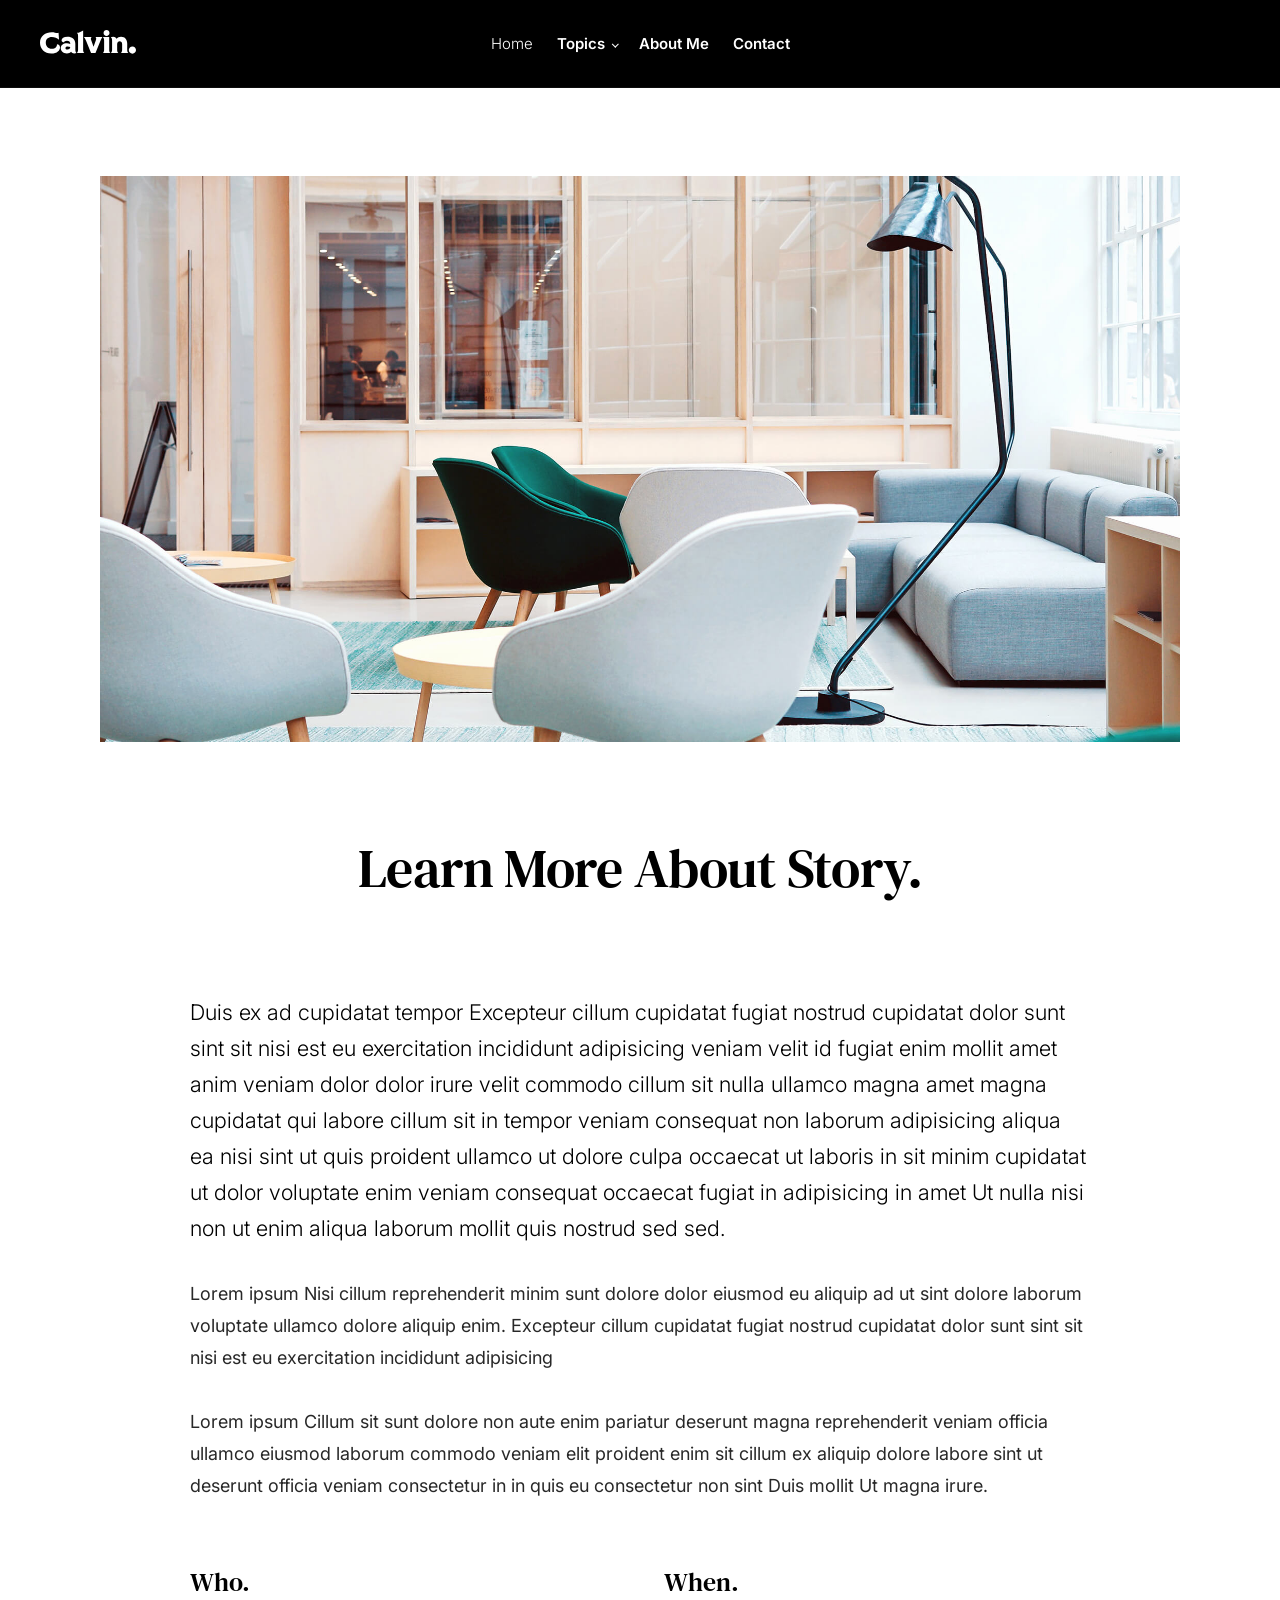
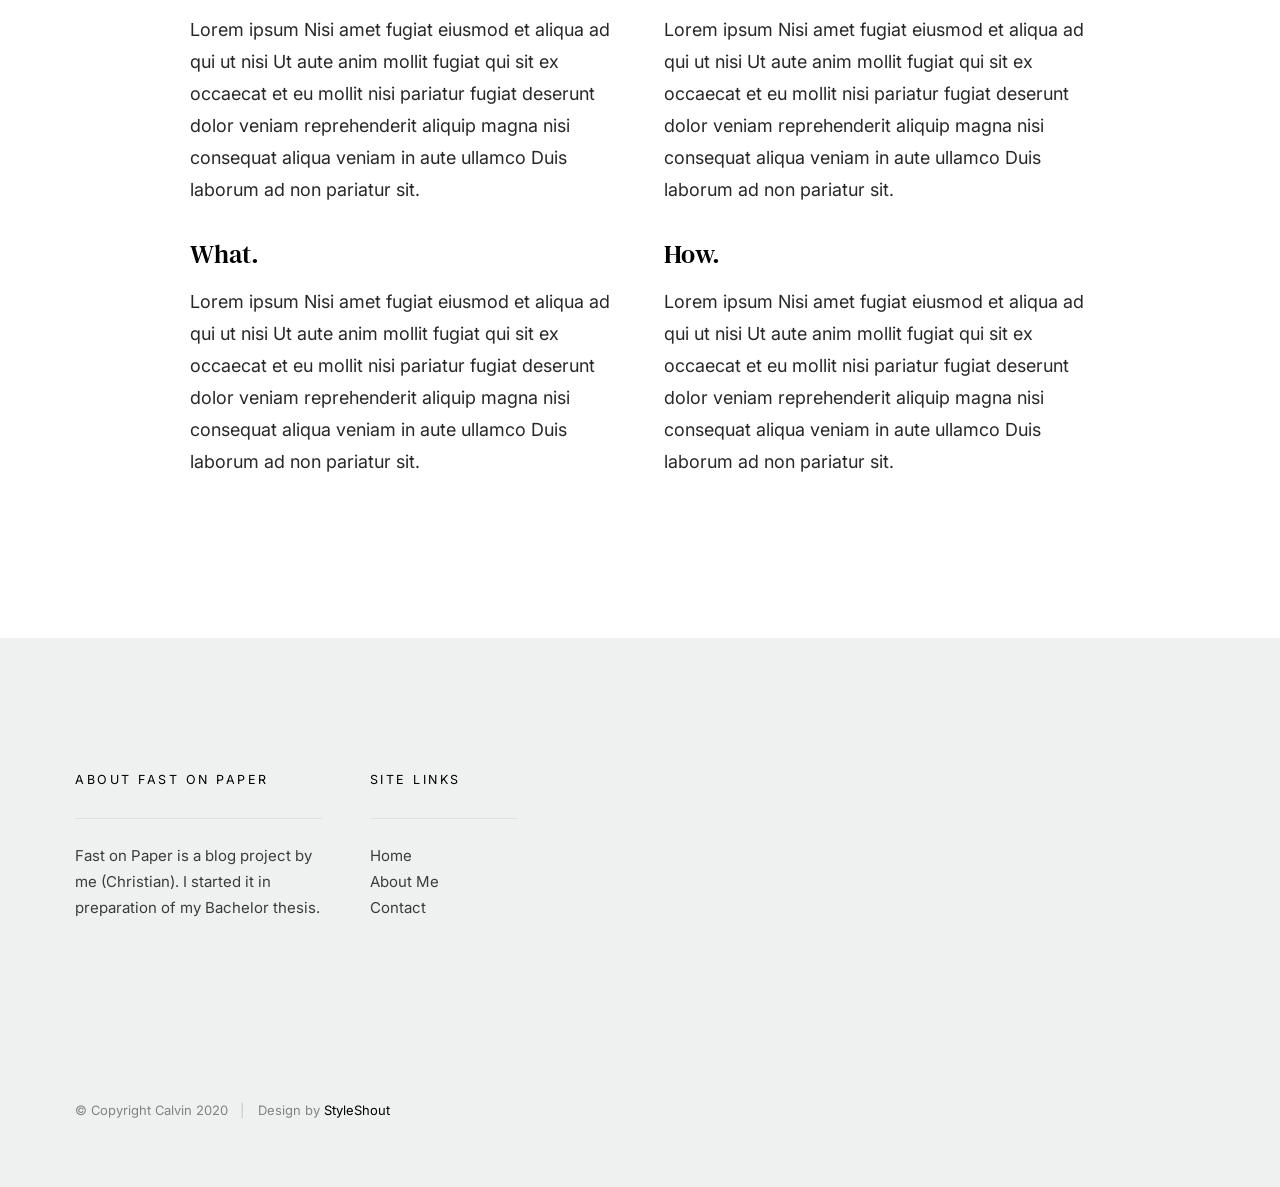
==== about.html @ 8bb9c4a1 "hid search function via css rule and changed header on all html except style guide" ====
<!DOCTYPE html>
<html class="no-js" lang="en">
<head>

    <!--- basic page needs
    ================================================== -->
    <meta charset="utf-8">
    <title>About - Calvin</title>
    <meta name="description" content="">
    <meta name="author" content="">

    <!-- mobile specific metas
    ================================================== -->
    <meta name="viewport" content="width=device-width, initial-scale=1">

    <!-- CSS
    ================================================== -->
    <link rel="stylesheet" href="css/vendor.css">
    <link rel="stylesheet" href="css/styles.css">

    <!-- script
    ================================================== -->
    <script src="js/modernizr.js"></script>
    <script defer src="js/fontawesome/all.min.js"></script>

    <!-- favicons
    ================================================== -->
    <link rel="apple-touch-icon" sizes="180x180" href="apple-touch-icon.png">
    <link rel="icon" type="image/png" sizes="32x32" href="favicon-32x32.png">
    <link rel="icon" type="image/png" sizes="16x16" href="favicon-16x16.png">
    <link rel="manifest" href="site.webmanifest">

</head>

<body id="top">


    <!-- preloader
    ================================================== -->
    <div id="preloader"> 
    	<div id="loader"></div>
    </div>


    <!-- header
    ================================================== -->
    <header class="s-header s-header--opaque">

        <div class="s-header__logo">
            <a class="logo" href="index.html">
                <img src="images/logo.svg" alt="Homepage">
            </a>
        </div>

        <div class="row s-header__navigation">

            <nav class="s-header__nav-wrap">

                <h3 class="s-header__nav-heading h6">Navigate to</h3>

                <ul class="s-header__nav">
                    <li class="current"><a href="index.html" title="">Home</a></li>
                    <li class="has-children">
                        <a href="#0" title="">Topics</a>
                        <ul class="sub-menu">
                            <li><a href="category.html">Physiology</a></li>
                            <li><a href="category.html">Psychology</a></li>
                            <li><a href="category.html">Endurance Training</a></li>
                            <li><a href="category.html">Strength Training</a></li>
                            <li><a href="category.html">Thesis Writing</a></li>
                        </ul>
                    </li>
                    <li><a href="about.html" title="">About Me</a></li>
                    <li><a href="contact.html" title="">Contact</a></li>
                </ul> <!-- end s-header__nav -->

                <a href="#0" title="Close Menu" class="s-header__overlay-close close-mobile-menu">Close</a>

            </nav> <!-- end s-header__nav-wrap -->

        </div> <!-- end s-header__navigation -->

        <a class="s-header__toggle-menu" href="#0" title="Menu"><span>Menu</span></a>

        <div class="s-header__search">

            <div class="s-header__search-inner">
                <div class="row wide">

                    <form role="search" method="get" class="s-header__search-form" action="#">
                        <label>
                            <span class="h-screen-reader-text">Search for:</span>
                            <input type="search" class="s-header__search-field" placeholder="Search for..." value="" name="s" title="Search for:" autocomplete="off">
                        </label>
                        <input type="submit" class="s-header__search-submit" value="Search"> 
                    </form>

                    <a href="#0" title="Close Search" class="s-header__overlay-close">Close</a>

                </div> <!-- end row -->
            </div> <!-- s-header__search-inner -->

        </div> <!-- end s-header__search wrap -->	

        <a class="s-header__search-trigger" href="#">
            <svg xmlns="http://www.w3.org/2000/svg" viewBox="0 0 17.982 17.983"><path fill="#010101" d="M12.622 13.611l-.209.163A7.607 7.607 0 017.7 15.399C3.454 15.399 0 11.945 0 7.7 0 3.454 3.454 0 7.7 0c4.245 0 7.699 3.454 7.699 7.7a7.613 7.613 0 01-1.626 4.714l-.163.209 4.372 4.371-.989.989-4.371-4.372zM7.7 1.399a6.307 6.307 0 00-6.3 6.3A6.307 6.307 0 007.7 14c3.473 0 6.3-2.827 6.3-6.3a6.308 6.308 0 00-6.3-6.301z"/></svg>
        </a>

    </header> <!-- end s-header -->


    <!-- content
    ================================================== -->
    <section class="s-content">

        <div class="row">
            <div class="column large-12">

                <article class="s-content__entry">

                    <div class="s-content__media">
                        <img src="images/thumbs/about/about-1050.jpg" 
                                srcset="images/thumbs/about/about-2100.jpg 2100w, 
                                        images/thumbs/about/about-1050.jpg 1050w, 
                                        images/thumbs/about/about-525.jpg 525w" sizes="(max-width: 2100px) 100vw, 2100px" alt="">

                    </div> <!-- end s-content__media -->

                    <div class="s-content__entry-header">
                        <h1 class="s-content__title">Learn More About Story.</h1>
                    </div> <!-- end s-content__entry-header -->

                    <div class="s-content__primary">

                        <div class="s-content__page-content">

                            <p class="lead">
                            Duis ex ad cupidatat tempor Excepteur cillum cupidatat fugiat nostrud cupidatat dolor sunt sint sit nisi est eu 
                            exercitation incididunt adipisicing veniam velit id fugiat enim mollit amet anim veniam dolor dolor irure velit 
                            commodo cillum sit nulla ullamco magna amet magna cupidatat qui labore cillum sit in tempor veniam consequat non 
                            laborum adipisicing aliqua ea nisi sint ut quis proident ullamco ut dolore culpa occaecat ut laboris in sit minim 
                            cupidatat ut dolor voluptate enim veniam consequat occaecat fugiat in adipisicing in amet Ut nulla nisi non ut 
                            enim aliqua laborum mollit quis nostrud sed sed.
                            </p>
                            
                            <p>
                            Lorem ipsum Nisi cillum reprehenderit minim sunt dolore dolor eiusmod eu aliquip ad ut sint dolore laborum 
                            voluptate ullamco dolore aliquip enim. Excepteur cillum cupidatat fugiat nostrud cupidatat dolor sunt sint sit 
                            nisi est eu exercitation incididunt adipisicing
                            </p> 

                            <p>
                            Lorem ipsum Cillum sit sunt dolore non aute enim pariatur deserunt magna reprehenderit veniam officia ullamco 
                            eiusmod laborum commodo veniam elit proident enim sit cillum ex aliquip dolore labore sint ut deserunt officia 
                            veniam consectetur in in quis eu consectetur non sint Duis mollit Ut magna irure.
                            </p>

                            <br>

                            <div class="row block-large-1-2 block-tab-full s-content__blocks">
                                <div class="column">
                                    <h4>Who.</h4>
                                    <p>
                                    Lorem ipsum Nisi amet fugiat eiusmod et aliqua ad qui ut nisi Ut aute anim mollit fugiat qui sit ex 
                                    occaecat et eu mollit nisi pariatur fugiat deserunt dolor veniam reprehenderit aliquip magna nisi 
                                    consequat aliqua veniam in aute ullamco Duis laborum ad non pariatur sit.
                                    </p>
                                </div>

                                <div class="column">
                                    <h4>When.</h4>
                                    <p>
                                    Lorem ipsum Nisi amet fugiat eiusmod et aliqua ad qui ut nisi Ut aute anim mollit fugiat qui sit ex 
                                    occaecat et eu mollit nisi pariatur fugiat deserunt dolor veniam reprehenderit aliquip magna nisi 
                                    consequat aliqua veniam in aute ullamco Duis laborum ad non pariatur sit.
                                    </p>
                                </div>

                                <div class="column">
                                    <h4>What.</h4>
                                    <p>
                                    Lorem ipsum Nisi amet fugiat eiusmod et aliqua ad qui ut nisi Ut aute anim mollit fugiat qui sit ex 
                                    occaecat et eu mollit nisi pariatur fugiat deserunt dolor veniam reprehenderit aliquip magna nisi 
                                    consequat aliqua veniam in aute ullamco Duis laborum ad non pariatur sit.
                                    </p>
                                </div>

                                <div class="column">
                                    <h4>How.</h4>
                                    <p>
                                    Lorem ipsum Nisi amet fugiat eiusmod et aliqua ad qui ut nisi Ut aute anim mollit fugiat qui 
                                    sit ex occaecat et eu mollit nisi pariatur fugiat deserunt dolor veniam reprehenderit aliquip 
                                    magna nisi consequat aliqua veniam in aute ullamco Duis laborum ad non pariatur sit.
                                    </p>
                                </div>

                            </div>
                        </div> <!-- end s-entry__page-content -->

                    </div> <!-- end s-content__primary -->
                </article> <!-- end entry -->

            </div> <!-- end column -->
        </div> <!-- end row -->

    </section> <!-- end s-content -->


    <!-- footer
    ================================================== -->
    <footer class="s-footer">

        <div class="s-footer__main">

            <div class="row">

                <div class="column large-3 medium-6 tab-12 s-footer__info">

                    <h5>About Fast on Paper</h5>

                    <p>
                    Fast on Paper is a blog project by me (Christian). I started it in preparation of my Bachelor thesis.  
                    </p>

                </div> <!-- end s-footer__info -->

                <div class="column large-2 medium-3 tab-6 s-footer__site-links">

                    <h5>Site Links</h5>

                    <ul>
                        <li><a href="index.html">Home</a></li>
                        <li><a href="about.html">About Me</a></li>
                        <li><a href="contact.html">Contact</a></li>
                    </ul>

                </div> <!-- end s-footer__site-links -->  

<!--this section is hidden via css rule right now-->
                <div class="column large-2 medium-3 tab-6 s-footer__social-links">

                    <h5>Follow Me</h5>

                    <ul>
                        <li><a href="#0">Twitter</a></li>
                        <li><a href="#0">Facebook</a></li>
                        <li><a href="#0">Dribbble</a></li>
                        <li><a href="#0">Pinterest</a></li>
                        <li><a href="#0">Instagram</a></li>
                    </ul>

                </div> <!-- end s-footer__social links --> 

<!--this section is hidden via css rule right now-->
                <div class="column large-3 medium-6 tab-12 s-footer__subscribe">

                    <h5>Sign Up for Newsletter</h5>

                    <p>Trag dich ein, um Updates zu Artikeln und dem Blog zu erhalten.</p>

                    <div class="subscribe-form">
                
                        <form id="mc-form" class="group" novalidate="true">

                            <input type="email" value="" name="dEmail" class="email" id="mc-email" placeholder="Your Email Address" required=""> 
                
                            <input type="submit" name="subscribe" value="subscribe" >
                
                            <label for="mc-email" class="subscribe-message"></label>
                
                        </form>

                    </div>

                </div> <!-- end s-footer__subscribe -->

            </div> <!-- end row -->

        </div> <!-- end s-footer__main -->

        <div class="s-footer__bottom">
            <div class="row">
                <div class="column">
                    <div class="ss-copyright">
                        <span>© Copyright Calvin 2020</span> 
                        <span>Design by <a href="https://www.styleshout.com/">StyleShout</a></span>
                    </div> <!-- end ss-copyright -->
                </div>
            </div> 

            <div class="ss-go-top">
                <a class="smoothscroll" title="Back to Top" href="#top">
                    <svg viewBox="0 0 15 15" fill="none" xmlns="http://www.w3.org/2000/svg" width="15" height="15"><path d="M7.5 1.5l.354-.354L7.5.793l-.354.353.354.354zm-.354.354l4 4 .708-.708-4-4-.708.708zm0-.708l-4 4 .708.708 4-4-.708-.708zM7 1.5V14h1V1.5H7z" fill="currentColor"></path></svg>
                </a>
            </div> <!-- end ss-go-top -->
        </div> <!-- end s-footer__bottom -->

   </footer> <!-- end s-footer -->


    <!-- Java Script
    ================================================== -->
    <script src="js/jquery-3.5.0.min.js"></script>
    <script src="js/plugins.js"></script>
    <script src="js/main.js"></script>

</body>

</html>
---- css/vendor.css ----
/* =================================================================== 
 *  Calvin Vendor/Third Party CSS
 *  Template Ver. 1.0.0 
 *  10-07-2020
 *  ------------------------------------------------------------------
 *
 *  TOC:
 *  # PrismJS 1.20.0
 *  # Animate On Scroll 
 *  # Slick Slider
 *
 * =================================================================== */

/* ===================================================================
 * # PrismJS 1.20.0
 *   https://prismjs.com/download.html#themes=prism-okaidia&languages=markup+css+clike+javascript+markup-templating+php 
 *   
 *   okaidia theme for JavaScript, CSS and HTML
 *   Loosely based on Monokai textmate theme by http://www.monokai.nl/
 *   @author ocodia
 * ------------------------------------------------------------------- */

code[class*="language-"], pre[class*="language-"] {
    color: #f8f8f2;
    background: none;
    text-shadow: 0 1px rgba(0, 0, 0, 0.3);
    font-family: var(--font-mono);
    font-size: calc(var(--text-size) * 0.9444);
    text-align: left;
    white-space: pre;
    word-spacing: normal;
    word-break: normal;
    word-wrap: normal;
    line-height: var(--vspace-1);
    -moz-tab-size: 4;
    -o-tab-size: 4;
    tab-size: 4;
    -webkit-hyphens: none;
    -ms-hyphens: none;
    hyphens: none;
}

/* Code blocks */

pre[class*="language-"] {
    padding: var(--vspace-0_5) 0 var(--vspace-1);
    margin: var(--vspace-1) 0;
    overflow: auto;
}

:not(pre)>code[class*="language-"], pre[class*="language-"] {
    background: #272822;
}

/* Inline code */

:not(pre)>code[class*="language-"] {
    padding: .1em;
    white-space: normal;
}

.token.comment, .token.prolog, .token.doctype, .token.cdata {
    color: slategray;
}

.token.punctuation {
    color: #f8f8f2;
}

.token.namespace {
    opacity: .7;
}

.token.property, .token.tag, .token.constant, .token.symbol, .token.deleted {
    color: #f92672;
}

.token.boolean, .token.number {
    color: #ae81ff;
}

.token.selector, .token.attr-name, .token.string, .token.char, .token.builtin, .token.inserted {
    color: #a6e22e;
}

.token.operator, .token.entity, .token.url, .language-css .token.string, .style .token.string, .token.variable {
    color: #f8f8f2;
}

.token.atrule, .token.attr-value, .token.function, .token.class-name {
    color: #e6db74;
}

.token.keyword {
    color: #66d9ef;
}

.token.regex, .token.important {
    color: #fd971f;
}

.token.important, .token.bold {
    font-weight: bold;
}

.token.italic {
    font-style: italic;
}

.token.entity {
    cursor: help;
}


/* ===================================================================
 * # Animate On Scroll 
 * https://michalsnik.github.io/aos/
 * ------------------------------------------------------------------- */

[data-aos][data-aos][data-aos-duration="50"], body[data-aos-duration="50"] [data-aos] {
    -webkit-transition-duration: 50ms;
    transition-duration: 50ms;
}

[data-aos][data-aos][data-aos-delay="50"], body[data-aos-delay="50"] [data-aos] {
    -webkit-transition-delay: 0;
    transition-delay: 0;
}

[data-aos][data-aos][data-aos-delay="50"].aos-animate, body[data-aos-delay="50"] [data-aos].aos-animate {
    -webkit-transition-delay: 50ms;
    transition-delay: 50ms;
}

[data-aos][data-aos][data-aos-duration="100"], body[data-aos-duration="100"] [data-aos] {
    -webkit-transition-duration: .1s;
    transition-duration: .1s;
}

[data-aos][data-aos][data-aos-delay="100"], body[data-aos-delay="100"] [data-aos] {
    -webkit-transition-delay: 0;
    transition-delay: 0;
}

[data-aos][data-aos][data-aos-delay="100"].aos-animate, body[data-aos-delay="100"] [data-aos].aos-animate {
    -webkit-transition-delay: .1s;
    transition-delay: .1s;
}

[data-aos][data-aos][data-aos-duration="150"], body[data-aos-duration="150"] [data-aos] {
    -webkit-transition-duration: .15s;
    transition-duration: .15s;
}

[data-aos][data-aos][data-aos-delay="150"], body[data-aos-delay="150"] [data-aos] {
    -webkit-transition-delay: 0;
    transition-delay: 0;
}

[data-aos][data-aos][data-aos-delay="150"].aos-animate, body[data-aos-delay="150"] [data-aos].aos-animate {
    -webkit-transition-delay: .15s;
    transition-delay: .15s;
}

[data-aos][data-aos][data-aos-duration="200"], body[data-aos-duration="200"] [data-aos] {
    -webkit-transition-duration: .2s;
    transition-duration: .2s;
}

[data-aos][data-aos][data-aos-delay="200"], body[data-aos-delay="200"] [data-aos] {
    -webkit-transition-delay: 0;
    transition-delay: 0;
}

[data-aos][data-aos][data-aos-delay="200"].aos-animate, body[data-aos-delay="200"] [data-aos].aos-animate {
    -webkit-transition-delay: .2s;
    transition-delay: .2s;
}

[data-aos][data-aos][data-aos-duration="250"], body[data-aos-duration="250"] [data-aos] {
    -webkit-transition-duration: .25s;
    transition-duration: .25s;
}

[data-aos][data-aos][data-aos-delay="250"], body[data-aos-delay="250"] [data-aos] {
    -webkit-transition-delay: 0;
    transition-delay: 0;
}

[data-aos][data-aos][data-aos-delay="250"].aos-animate, body[data-aos-delay="250"] [data-aos].aos-animate {
    -webkit-transition-delay: .25s;
    transition-delay: .25s;
}

[data-aos][data-aos][data-aos-duration="300"], body[data-aos-duration="300"] [data-aos] {
    -webkit-transition-duration: .3s;
    transition-duration: .3s;
}

[data-aos][data-aos][data-aos-delay="300"], body[data-aos-delay="300"] [data-aos] {
    -webkit-transition-delay: 0;
    transition-delay: 0;
}

[data-aos][data-aos][data-aos-delay="300"].aos-animate, body[data-aos-delay="300"] [data-aos].aos-animate {
    -webkit-transition-delay: .3s;
    transition-delay: .3s;
}

[data-aos][data-aos][data-aos-duration="350"], body[data-aos-duration="350"] [data-aos] {
    -webkit-transition-duration: .35s;
    transition-duration: .35s;
}

[data-aos][data-aos][data-aos-delay="350"], body[data-aos-delay="350"] [data-aos] {
    -webkit-transition-delay: 0;
    transition-delay: 0;
}

[data-aos][data-aos][data-aos-delay="350"].aos-animate, body[data-aos-delay="350"] [data-aos].aos-animate {
    -webkit-transition-delay: .35s;
    transition-delay: .35s;
}

[data-aos][data-aos][data-aos-duration="400"], body[data-aos-duration="400"] [data-aos] {
    -webkit-transition-duration: .4s;
    transition-duration: .4s;
}

[data-aos][data-aos][data-aos-delay="400"], body[data-aos-delay="400"] [data-aos] {
    -webkit-transition-delay: 0;
    transition-delay: 0;
}

[data-aos][data-aos][data-aos-delay="400"].aos-animate, body[data-aos-delay="400"] [data-aos].aos-animate {
    -webkit-transition-delay: .4s;
    transition-delay: .4s;
}

[data-aos][data-aos][data-aos-duration="450"], body[data-aos-duration="450"] [data-aos] {
    -webkit-transition-duration: .45s;
    transition-duration: .45s;
}

[data-aos][data-aos][data-aos-delay="450"], body[data-aos-delay="450"] [data-aos] {
    -webkit-transition-delay: 0;
    transition-delay: 0;
}

[data-aos][data-aos][data-aos-delay="450"].aos-animate, body[data-aos-delay="450"] [data-aos].aos-animate {
    -webkit-transition-delay: .45s;
    transition-delay: .45s;
}

[data-aos][data-aos][data-aos-duration="500"], body[data-aos-duration="500"] [data-aos] {
    -webkit-transition-duration: .5s;
    transition-duration: .5s;
}

[data-aos][data-aos][data-aos-delay="500"], body[data-aos-delay="500"] [data-aos] {
    -webkit-transition-delay: 0;
    transition-delay: 0;
}

[data-aos][data-aos][data-aos-delay="500"].aos-animate, body[data-aos-delay="500"] [data-aos].aos-animate {
    -webkit-transition-delay: .5s;
    transition-delay: .5s;
}

[data-aos][data-aos][data-aos-duration="550"], body[data-aos-duration="550"] [data-aos] {
    -webkit-transition-duration: .55s;
    transition-duration: .55s;
}

[data-aos][data-aos][data-aos-delay="550"], body[data-aos-delay="550"] [data-aos] {
    -webkit-transition-delay: 0;
    transition-delay: 0;
}

[data-aos][data-aos][data-aos-delay="550"].aos-animate, body[data-aos-delay="550"] [data-aos].aos-animate {
    -webkit-transition-delay: .55s;
    transition-delay: .55s;
}

[data-aos][data-aos][data-aos-duration="600"], body[data-aos-duration="600"] [data-aos] {
    -webkit-transition-duration: .6s;
    transition-duration: .6s;
}

[data-aos][data-aos][data-aos-delay="600"], body[data-aos-delay="600"] [data-aos] {
    -webkit-transition-delay: 0;
    transition-delay: 0;
}

[data-aos][data-aos][data-aos-delay="600"].aos-animate, body[data-aos-delay="600"] [data-aos].aos-animate {
    -webkit-transition-delay: .6s;
    transition-delay: .6s;
}

[data-aos][data-aos][data-aos-duration="650"], body[data-aos-duration="650"] [data-aos] {
    -webkit-transition-duration: .65s;
    transition-duration: .65s;
}

[data-aos][data-aos][data-aos-delay="650"], body[data-aos-delay="650"] [data-aos] {
    -webkit-transition-delay: 0;
    transition-delay: 0;
}

[data-aos][data-aos][data-aos-delay="650"].aos-animate, body[data-aos-delay="650"] [data-aos].aos-animate {
    -webkit-transition-delay: .65s;
    transition-delay: .65s;
}

[data-aos][data-aos][data-aos-duration="700"], body[data-aos-duration="700"] [data-aos] {
    -webkit-transition-duration: .7s;
    transition-duration: .7s;
}

[data-aos][data-aos][data-aos-delay="700"], body[data-aos-delay="700"] [data-aos] {
    -webkit-transition-delay: 0;
    transition-delay: 0;
}

[data-aos][data-aos][data-aos-delay="700"].aos-animate, body[data-aos-delay="700"] [data-aos].aos-animate {
    -webkit-transition-delay: .7s;
    transition-delay: .7s;
}

[data-aos][data-aos][data-aos-duration="750"], body[data-aos-duration="750"] [data-aos] {
    -webkit-transition-duration: .75s;
    transition-duration: .75s;
}

[data-aos][data-aos][data-aos-delay="750"], body[data-aos-delay="750"] [data-aos] {
    -webkit-transition-delay: 0;
    transition-delay: 0;
}

[data-aos][data-aos][data-aos-delay="750"].aos-animate, body[data-aos-delay="750"] [data-aos].aos-animate {
    -webkit-transition-delay: .75s;
    transition-delay: .75s;
}

[data-aos][data-aos][data-aos-duration="800"], body[data-aos-duration="800"] [data-aos] {
    -webkit-transition-duration: .8s;
    transition-duration: .8s;
}

[data-aos][data-aos][data-aos-delay="800"], body[data-aos-delay="800"] [data-aos] {
    -webkit-transition-delay: 0;
    transition-delay: 0;
}

[data-aos][data-aos][data-aos-delay="800"].aos-animate, body[data-aos-delay="800"] [data-aos].aos-animate {
    -webkit-transition-delay: .8s;
    transition-delay: .8s;
}

[data-aos][data-aos][data-aos-duration="850"], body[data-aos-duration="850"] [data-aos] {
    -webkit-transition-duration: .85s;
    transition-duration: .85s;
}

[data-aos][data-aos][data-aos-delay="850"], body[data-aos-delay="850"] [data-aos] {
    -webkit-transition-delay: 0;
    transition-delay: 0;
}

[data-aos][data-aos][data-aos-delay="850"].aos-animate, body[data-aos-delay="850"] [data-aos].aos-animate {
    -webkit-transition-delay: .85s;
    transition-delay: .85s;
}

[data-aos][data-aos][data-aos-duration="900"], body[data-aos-duration="900"] [data-aos] {
    -webkit-transition-duration: .9s;
    transition-duration: .9s;
}

[data-aos][data-aos][data-aos-delay="900"], body[data-aos-delay="900"] [data-aos] {
    -webkit-transition-delay: 0;
    transition-delay: 0;
}

[data-aos][data-aos][data-aos-delay="900"].aos-animate, body[data-aos-delay="900"] [data-aos].aos-animate {
    -webkit-transition-delay: .9s;
    transition-delay: .9s;
}

[data-aos][data-aos][data-aos-duration="950"], body[data-aos-duration="950"] [data-aos] {
    -webkit-transition-duration: .95s;
    transition-duration: .95s;
}

[data-aos][data-aos][data-aos-delay="950"], body[data-aos-delay="950"] [data-aos] {
    -webkit-transition-delay: 0;
    transition-delay: 0;
}

[data-aos][data-aos][data-aos-delay="950"].aos-animate, body[data-aos-delay="950"] [data-aos].aos-animate {
    -webkit-transition-delay: .95s;
    transition-delay: .95s;
}

[data-aos][data-aos][data-aos-duration="1000"], body[data-aos-duration="1000"] [data-aos] {
    -webkit-transition-duration: 1s;
    transition-duration: 1s;
}

[data-aos][data-aos][data-aos-delay="1000"], body[data-aos-delay="1000"] [data-aos] {
    -webkit-transition-delay: 0;
    transition-delay: 0;
}

[data-aos][data-aos][data-aos-delay="1000"].aos-animate, body[data-aos-delay="1000"] [data-aos].aos-animate {
    -webkit-transition-delay: 1s;
    transition-delay: 1s;
}

[data-aos][data-aos][data-aos-duration="1050"], body[data-aos-duration="1050"] [data-aos] {
    -webkit-transition-duration: 1.05s;
    transition-duration: 1.05s;
}

[data-aos][data-aos][data-aos-delay="1050"], body[data-aos-delay="1050"] [data-aos] {
    -webkit-transition-delay: 0;
    transition-delay: 0;
}

[data-aos][data-aos][data-aos-delay="1050"].aos-animate, body[data-aos-delay="1050"] [data-aos].aos-animate {
    -webkit-transition-delay: 1.05s;
    transition-delay: 1.05s;
}

[data-aos][data-aos][data-aos-duration="1100"], body[data-aos-duration="1100"] [data-aos] {
    -webkit-transition-duration: 1.1s;
    transition-duration: 1.1s;
}

[data-aos][data-aos][data-aos-delay="1100"], body[data-aos-delay="1100"] [data-aos] {
    -webkit-transition-delay: 0;
    transition-delay: 0;
}

[data-aos][data-aos][data-aos-delay="1100"].aos-animate, body[data-aos-delay="1100"] [data-aos].aos-animate {
    -webkit-transition-delay: 1.1s;
    transition-delay: 1.1s;
}

[data-aos][data-aos][data-aos-duration="1150"], body[data-aos-duration="1150"] [data-aos] {
    -webkit-transition-duration: 1.15s;
    transition-duration: 1.15s;
}

[data-aos][data-aos][data-aos-delay="1150"], body[data-aos-delay="1150"] [data-aos] {
    -webkit-transition-delay: 0;
    transition-delay: 0;
}

[data-aos][data-aos][data-aos-delay="1150"].aos-animate, body[data-aos-delay="1150"] [data-aos].aos-animate {
    -webkit-transition-delay: 1.15s;
    transition-delay: 1.15s;
}

[data-aos][data-aos][data-aos-duration="1200"], body[data-aos-duration="1200"] [data-aos] {
    -webkit-transition-duration: 1.2s;
    transition-duration: 1.2s;
}

[data-aos][data-aos][data-aos-delay="1200"], body[data-aos-delay="1200"] [data-aos] {
    -webkit-transition-delay: 0;
    transition-delay: 0;
}

[data-aos][data-aos][data-aos-delay="1200"].aos-animate, body[data-aos-delay="1200"] [data-aos].aos-animate {
    -webkit-transition-delay: 1.2s;
    transition-delay: 1.2s;
}

[data-aos][data-aos][data-aos-duration="1250"], body[data-aos-duration="1250"] [data-aos] {
    -webkit-transition-duration: 1.25s;
    transition-duration: 1.25s;
}

[data-aos][data-aos][data-aos-delay="1250"], body[data-aos-delay="1250"] [data-aos] {
    -webkit-transition-delay: 0;
    transition-delay: 0;
}

[data-aos][data-aos][data-aos-delay="1250"].aos-animate, body[data-aos-delay="1250"] [data-aos].aos-animate {
    -webkit-transition-delay: 1.25s;
    transition-delay: 1.25s;
}

[data-aos][data-aos][data-aos-duration="1300"], body[data-aos-duration="1300"] [data-aos] {
    -webkit-transition-duration: 1.3s;
    transition-duration: 1.3s;
}

[data-aos][data-aos][data-aos-delay="1300"], body[data-aos-delay="1300"] [data-aos] {
    -webkit-transition-delay: 0;
    transition-delay: 0;
}

[data-aos][data-aos][data-aos-delay="1300"].aos-animate, body[data-aos-delay="1300"] [data-aos].aos-animate {
    -webkit-transition-delay: 1.3s;
    transition-delay: 1.3s;
}

[data-aos][data-aos][data-aos-duration="1350"], body[data-aos-duration="1350"] [data-aos] {
    -webkit-transition-duration: 1.35s;
    transition-duration: 1.35s;
}

[data-aos][data-aos][data-aos-delay="1350"], body[data-aos-delay="1350"] [data-aos] {
    -webkit-transition-delay: 0;
    transition-delay: 0;
}

[data-aos][data-aos][data-aos-delay="1350"].aos-animate, body[data-aos-delay="1350"] [data-aos].aos-animate {
    -webkit-transition-delay: 1.35s;
    transition-delay: 1.35s;
}

[data-aos][data-aos][data-aos-duration="1400"], body[data-aos-duration="1400"] [data-aos] {
    -webkit-transition-duration: 1.4s;
    transition-duration: 1.4s;
}

[data-aos][data-aos][data-aos-delay="1400"], body[data-aos-delay="1400"] [data-aos] {
    -webkit-transition-delay: 0;
    transition-delay: 0;
}

[data-aos][data-aos][data-aos-delay="1400"].aos-animate, body[data-aos-delay="1400"] [data-aos].aos-animate {
    -webkit-transition-delay: 1.4s;
    transition-delay: 1.4s;
}

[data-aos][data-aos][data-aos-duration="1450"], body[data-aos-duration="1450"] [data-aos] {
    -webkit-transition-duration: 1.45s;
    transition-duration: 1.45s;
}

[data-aos][data-aos][data-aos-delay="1450"], body[data-aos-delay="1450"] [data-aos] {
    -webkit-transition-delay: 0;
    transition-delay: 0;
}

[data-aos][data-aos][data-aos-delay="1450"].aos-animate, body[data-aos-delay="1450"] [data-aos].aos-animate {
    -webkit-transition-delay: 1.45s;
    transition-delay: 1.45s;
}

[data-aos][data-aos][data-aos-duration="1500"], body[data-aos-duration="1500"] [data-aos] {
    -webkit-transition-duration: 1.5s;
    transition-duration: 1.5s;
}

[data-aos][data-aos][data-aos-delay="1500"], body[data-aos-delay="1500"] [data-aos] {
    -webkit-transition-delay: 0;
    transition-delay: 0;
}

[data-aos][data-aos][data-aos-delay="1500"].aos-animate, body[data-aos-delay="1500"] [data-aos].aos-animate {
    -webkit-transition-delay: 1.5s;
    transition-delay: 1.5s;
}

[data-aos][data-aos][data-aos-duration="1550"], body[data-aos-duration="1550"] [data-aos] {
    -webkit-transition-duration: 1.55s;
    transition-duration: 1.55s;
}

[data-aos][data-aos][data-aos-delay="1550"], body[data-aos-delay="1550"] [data-aos] {
    -webkit-transition-delay: 0;
    transition-delay: 0;
}

[data-aos][data-aos][data-aos-delay="1550"].aos-animate, body[data-aos-delay="1550"] [data-aos].aos-animate {
    -webkit-transition-delay: 1.55s;
    transition-delay: 1.55s;
}

[data-aos][data-aos][data-aos-duration="1600"], body[data-aos-duration="1600"] [data-aos] {
    -webkit-transition-duration: 1.6s;
    transition-duration: 1.6s;
}

[data-aos][data-aos][data-aos-delay="1600"], body[data-aos-delay="1600"] [data-aos] {
    -webkit-transition-delay: 0;
    transition-delay: 0;
}

[data-aos][data-aos][data-aos-delay="1600"].aos-animate, body[data-aos-delay="1600"] [data-aos].aos-animate {
    -webkit-transition-delay: 1.6s;
    transition-delay: 1.6s;
}

[data-aos][data-aos][data-aos-duration="1650"], body[data-aos-duration="1650"] [data-aos] {
    -webkit-transition-duration: 1.65s;
    transition-duration: 1.65s;
}

[data-aos][data-aos][data-aos-delay="1650"], body[data-aos-delay="1650"] [data-aos] {
    -webkit-transition-delay: 0;
    transition-delay: 0;
}

[data-aos][data-aos][data-aos-delay="1650"].aos-animate, body[data-aos-delay="1650"] [data-aos].aos-animate {
    -webkit-transition-delay: 1.65s;
    transition-delay: 1.65s;
}

[data-aos][data-aos][data-aos-duration="1700"], body[data-aos-duration="1700"] [data-aos] {
    -webkit-transition-duration: 1.7s;
    transition-duration: 1.7s;
}

[data-aos][data-aos][data-aos-delay="1700"], body[data-aos-delay="1700"] [data-aos] {
    -webkit-transition-delay: 0;
    transition-delay: 0;
}

[data-aos][data-aos][data-aos-delay="1700"].aos-animate, body[data-aos-delay="1700"] [data-aos].aos-animate {
    -webkit-transition-delay: 1.7s;
    transition-delay: 1.7s;
}

[data-aos][data-aos][data-aos-duration="1750"], body[data-aos-duration="1750"] [data-aos] {
    -webkit-transition-duration: 1.75s;
    transition-duration: 1.75s;
}

[data-aos][data-aos][data-aos-delay="1750"], body[data-aos-delay="1750"] [data-aos] {
    -webkit-transition-delay: 0;
    transition-delay: 0;
}

[data-aos][data-aos][data-aos-delay="1750"].aos-animate, body[data-aos-delay="1750"] [data-aos].aos-animate {
    -webkit-transition-delay: 1.75s;
    transition-delay: 1.75s;
}

[data-aos][data-aos][data-aos-duration="1800"], body[data-aos-duration="1800"] [data-aos] {
    -webkit-transition-duration: 1.8s;
    transition-duration: 1.8s;
}

[data-aos][data-aos][data-aos-delay="1800"], body[data-aos-delay="1800"] [data-aos] {
    -webkit-transition-delay: 0;
    transition-delay: 0;
}

[data-aos][data-aos][data-aos-delay="1800"].aos-animate, body[data-aos-delay="1800"] [data-aos].aos-animate {
    -webkit-transition-delay: 1.8s;
    transition-delay: 1.8s;
}

[data-aos][data-aos][data-aos-duration="1850"], body[data-aos-duration="1850"] [data-aos] {
    -webkit-transition-duration: 1.85s;
    transition-duration: 1.85s;
}

[data-aos][data-aos][data-aos-delay="1850"], body[data-aos-delay="1850"] [data-aos] {
    -webkit-transition-delay: 0;
    transition-delay: 0;
}

[data-aos][data-aos][data-aos-delay="1850"].aos-animate, body[data-aos-delay="1850"] [data-aos].aos-animate {
    -webkit-transition-delay: 1.85s;
    transition-delay: 1.85s;
}

[data-aos][data-aos][data-aos-duration="1900"], body[data-aos-duration="1900"] [data-aos] {
    -webkit-transition-duration: 1.9s;
    transition-duration: 1.9s;
}

[data-aos][data-aos][data-aos-delay="1900"], body[data-aos-delay="1900"] [data-aos] {
    -webkit-transition-delay: 0;
    transition-delay: 0;
}

[data-aos][data-aos][data-aos-delay="1900"].aos-animate, body[data-aos-delay="1900"] [data-aos].aos-animate {
    -webkit-transition-delay: 1.9s;
    transition-delay: 1.9s;
}

[data-aos][data-aos][data-aos-duration="1950"], body[data-aos-duration="1950"] [data-aos] {
    -webkit-transition-duration: 1.95s;
    transition-duration: 1.95s;
}

[data-aos][data-aos][data-aos-delay="1950"], body[data-aos-delay="1950"] [data-aos] {
    -webkit-transition-delay: 0;
    transition-delay: 0;
}

[data-aos][data-aos][data-aos-delay="1950"].aos-animate, body[data-aos-delay="1950"] [data-aos].aos-animate {
    -webkit-transition-delay: 1.95s;
    transition-delay: 1.95s;
}

[data-aos][data-aos][data-aos-duration="2000"], body[data-aos-duration="2000"] [data-aos] {
    -webkit-transition-duration: 2s;
    transition-duration: 2s;
}

[data-aos][data-aos][data-aos-delay="2000"], body[data-aos-delay="2000"] [data-aos] {
    -webkit-transition-delay: 0;
    transition-delay: 0;
}

[data-aos][data-aos][data-aos-delay="2000"].aos-animate, body[data-aos-delay="2000"] [data-aos].aos-animate {
    -webkit-transition-delay: 2s;
    transition-delay: 2s;
}

[data-aos][data-aos][data-aos-duration="2050"], body[data-aos-duration="2050"] [data-aos] {
    -webkit-transition-duration: 2.05s;
    transition-duration: 2.05s;
}

[data-aos][data-aos][data-aos-delay="2050"], body[data-aos-delay="2050"] [data-aos] {
    -webkit-transition-delay: 0;
    transition-delay: 0;
}

[data-aos][data-aos][data-aos-delay="2050"].aos-animate, body[data-aos-delay="2050"] [data-aos].aos-animate {
    -webkit-transition-delay: 2.05s;
    transition-delay: 2.05s;
}

[data-aos][data-aos][data-aos-duration="2100"], body[data-aos-duration="2100"] [data-aos] {
    -webkit-transition-duration: 2.1s;
    transition-duration: 2.1s;
}

[data-aos][data-aos][data-aos-delay="2100"], body[data-aos-delay="2100"] [data-aos] {
    -webkit-transition-delay: 0;
    transition-delay: 0;
}

[data-aos][data-aos][data-aos-delay="2100"].aos-animate, body[data-aos-delay="2100"] [data-aos].aos-animate {
    -webkit-transition-delay: 2.1s;
    transition-delay: 2.1s;
}

[data-aos][data-aos][data-aos-duration="2150"], body[data-aos-duration="2150"] [data-aos] {
    -webkit-transition-duration: 2.15s;
    transition-duration: 2.15s;
}

[data-aos][data-aos][data-aos-delay="2150"], body[data-aos-delay="2150"] [data-aos] {
    -webkit-transition-delay: 0;
    transition-delay: 0;
}

[data-aos][data-aos][data-aos-delay="2150"].aos-animate, body[data-aos-delay="2150"] [data-aos].aos-animate {
    -webkit-transition-delay: 2.15s;
    transition-delay: 2.15s;
}

[data-aos][data-aos][data-aos-duration="2200"], body[data-aos-duration="2200"] [data-aos] {
    -webkit-transition-duration: 2.2s;
    transition-duration: 2.2s;
}

[data-aos][data-aos][data-aos-delay="2200"], body[data-aos-delay="2200"] [data-aos] {
    -webkit-transition-delay: 0;
    transition-delay: 0;
}

[data-aos][data-aos][data-aos-delay="2200"].aos-animate, body[data-aos-delay="2200"] [data-aos].aos-animate {
    -webkit-transition-delay: 2.2s;
    transition-delay: 2.2s;
}

[data-aos][data-aos][data-aos-duration="2250"], body[data-aos-duration="2250"] [data-aos] {
    -webkit-transition-duration: 2.25s;
    transition-duration: 2.25s;
}

[data-aos][data-aos][data-aos-delay="2250"], body[data-aos-delay="2250"] [data-aos] {
    -webkit-transition-delay: 0;
    transition-delay: 0;
}

[data-aos][data-aos][data-aos-delay="2250"].aos-animate, body[data-aos-delay="2250"] [data-aos].aos-animate {
    -webkit-transition-delay: 2.25s;
    transition-delay: 2.25s;
}

[data-aos][data-aos][data-aos-duration="2300"], body[data-aos-duration="2300"] [data-aos] {
    -webkit-transition-duration: 2.3s;
    transition-duration: 2.3s;
}

[data-aos][data-aos][data-aos-delay="2300"], body[data-aos-delay="2300"] [data-aos] {
    -webkit-transition-delay: 0;
    transition-delay: 0;
}

[data-aos][data-aos][data-aos-delay="2300"].aos-animate, body[data-aos-delay="2300"] [data-aos].aos-animate {
    -webkit-transition-delay: 2.3s;
    transition-delay: 2.3s;
}

[data-aos][data-aos][data-aos-duration="2350"], body[data-aos-duration="2350"] [data-aos] {
    -webkit-transition-duration: 2.35s;
    transition-duration: 2.35s;
}

[data-aos][data-aos][data-aos-delay="2350"], body[data-aos-delay="2350"] [data-aos] {
    -webkit-transition-delay: 0;
    transition-delay: 0;
}

[data-aos][data-aos][data-aos-delay="2350"].aos-animate, body[data-aos-delay="2350"] [data-aos].aos-animate {
    -webkit-transition-delay: 2.35s;
    transition-delay: 2.35s;
}

[data-aos][data-aos][data-aos-duration="2400"], body[data-aos-duration="2400"] [data-aos] {
    -webkit-transition-duration: 2.4s;
    transition-duration: 2.4s;
}

[data-aos][data-aos][data-aos-delay="2400"], body[data-aos-delay="2400"] [data-aos] {
    -webkit-transition-delay: 0;
    transition-delay: 0;
}

[data-aos][data-aos][data-aos-delay="2400"].aos-animate, body[data-aos-delay="2400"] [data-aos].aos-animate {
    -webkit-transition-delay: 2.4s;
    transition-delay: 2.4s;
}

[data-aos][data-aos][data-aos-duration="2450"], body[data-aos-duration="2450"] [data-aos] {
    -webkit-transition-duration: 2.45s;
    transition-duration: 2.45s;
}

[data-aos][data-aos][data-aos-delay="2450"], body[data-aos-delay="2450"] [data-aos] {
    -webkit-transition-delay: 0;
    transition-delay: 0;
}

[data-aos][data-aos][data-aos-delay="2450"].aos-animate, body[data-aos-delay="2450"] [data-aos].aos-animate {
    -webkit-transition-delay: 2.45s;
    transition-delay: 2.45s;
}

[data-aos][data-aos][data-aos-duration="2500"], body[data-aos-duration="2500"] [data-aos] {
    -webkit-transition-duration: 2.5s;
    transition-duration: 2.5s;
}

[data-aos][data-aos][data-aos-delay="2500"], body[data-aos-delay="2500"] [data-aos] {
    -webkit-transition-delay: 0;
    transition-delay: 0;
}

[data-aos][data-aos][data-aos-delay="2500"].aos-animate, body[data-aos-delay="2500"] [data-aos].aos-animate {
    -webkit-transition-delay: 2.5s;
    transition-delay: 2.5s;
}

[data-aos][data-aos][data-aos-duration="2550"], body[data-aos-duration="2550"] [data-aos] {
    -webkit-transition-duration: 2.55s;
    transition-duration: 2.55s;
}

[data-aos][data-aos][data-aos-delay="2550"], body[data-aos-delay="2550"] [data-aos] {
    -webkit-transition-delay: 0;
    transition-delay: 0;
}

[data-aos][data-aos][data-aos-delay="2550"].aos-animate, body[data-aos-delay="2550"] [data-aos].aos-animate {
    -webkit-transition-delay: 2.55s;
    transition-delay: 2.55s;
}

[data-aos][data-aos][data-aos-duration="2600"], body[data-aos-duration="2600"] [data-aos] {
    -webkit-transition-duration: 2.6s;
    transition-duration: 2.6s;
}

[data-aos][data-aos][data-aos-delay="2600"], body[data-aos-delay="2600"] [data-aos] {
    -webkit-transition-delay: 0;
    transition-delay: 0;
}

[data-aos][data-aos][data-aos-delay="2600"].aos-animate, body[data-aos-delay="2600"] [data-aos].aos-animate {
    -webkit-transition-delay: 2.6s;
    transition-delay: 2.6s;
}

[data-aos][data-aos][data-aos-duration="2650"], body[data-aos-duration="2650"] [data-aos] {
    -webkit-transition-duration: 2.65s;
    transition-duration: 2.65s;
}

[data-aos][data-aos][data-aos-delay="2650"], body[data-aos-delay="2650"] [data-aos] {
    -webkit-transition-delay: 0;
    transition-delay: 0;
}

[data-aos][data-aos][data-aos-delay="2650"].aos-animate, body[data-aos-delay="2650"] [data-aos].aos-animate {
    -webkit-transition-delay: 2.65s;
    transition-delay: 2.65s;
}

[data-aos][data-aos][data-aos-duration="2700"], body[data-aos-duration="2700"] [data-aos] {
    -webkit-transition-duration: 2.7s;
    transition-duration: 2.7s;
}

[data-aos][data-aos][data-aos-delay="2700"], body[data-aos-delay="2700"] [data-aos] {
    -webkit-transition-delay: 0;
    transition-delay: 0;
}

[data-aos][data-aos][data-aos-delay="2700"].aos-animate, body[data-aos-delay="2700"] [data-aos].aos-animate {
    -webkit-transition-delay: 2.7s;
    transition-delay: 2.7s;
}

[data-aos][data-aos][data-aos-duration="2750"], body[data-aos-duration="2750"] [data-aos] {
    -webkit-transition-duration: 2.75s;
    transition-duration: 2.75s;
}

[data-aos][data-aos][data-aos-delay="2750"], body[data-aos-delay="2750"] [data-aos] {
    -webkit-transition-delay: 0;
    transition-delay: 0;
}

[data-aos][data-aos][data-aos-delay="2750"].aos-animate, body[data-aos-delay="2750"] [data-aos].aos-animate {
    -webkit-transition-delay: 2.75s;
    transition-delay: 2.75s;
}

[data-aos][data-aos][data-aos-duration="2800"], body[data-aos-duration="2800"] [data-aos] {
    -webkit-transition-duration: 2.8s;
    transition-duration: 2.8s;
}

[data-aos][data-aos][data-aos-delay="2800"], body[data-aos-delay="2800"] [data-aos] {
    -webkit-transition-delay: 0;
    transition-delay: 0;
}

[data-aos][data-aos][data-aos-delay="2800"].aos-animate, body[data-aos-delay="2800"] [data-aos].aos-animate {
    -webkit-transition-delay: 2.8s;
    transition-delay: 2.8s;
}

[data-aos][data-aos][data-aos-duration="2850"], body[data-aos-duration="2850"] [data-aos] {
    -webkit-transition-duration: 2.85s;
    transition-duration: 2.85s;
}

[data-aos][data-aos][data-aos-delay="2850"], body[data-aos-delay="2850"] [data-aos] {
    -webkit-transition-delay: 0;
    transition-delay: 0;
}

[data-aos][data-aos][data-aos-delay="2850"].aos-animate, body[data-aos-delay="2850"] [data-aos].aos-animate {
    -webkit-transition-delay: 2.85s;
    transition-delay: 2.85s;
}

[data-aos][data-aos][data-aos-duration="2900"], body[data-aos-duration="2900"] [data-aos] {
    -webkit-transition-duration: 2.9s;
    transition-duration: 2.9s;
}

[data-aos][data-aos][data-aos-delay="2900"], body[data-aos-delay="2900"] [data-aos] {
    -webkit-transition-delay: 0;
    transition-delay: 0;
}

[data-aos][data-aos][data-aos-delay="2900"].aos-animate, body[data-aos-delay="2900"] [data-aos].aos-animate {
    -webkit-transition-delay: 2.9s;
    transition-delay: 2.9s;
}

[data-aos][data-aos][data-aos-duration="2950"], body[data-aos-duration="2950"] [data-aos] {
    -webkit-transition-duration: 2.95s;
    transition-duration: 2.95s;
}

[data-aos][data-aos][data-aos-delay="2950"], body[data-aos-delay="2950"] [data-aos] {
    -webkit-transition-delay: 0;
    transition-delay: 0;
}

[data-aos][data-aos][data-aos-delay="2950"].aos-animate, body[data-aos-delay="2950"] [data-aos].aos-animate {
    -webkit-transition-delay: 2.95s;
    transition-delay: 2.95s;
}

[data-aos][data-aos][data-aos-duration="3000"], body[data-aos-duration="3000"] [data-aos] {
    -webkit-transition-duration: 3s;
    transition-duration: 3s;
}

[data-aos][data-aos][data-aos-delay="3000"], body[data-aos-delay="3000"] [data-aos] {
    -webkit-transition-delay: 0;
    transition-delay: 0;
}

[data-aos][data-aos][data-aos-delay="3000"].aos-animate, body[data-aos-delay="3000"] [data-aos].aos-animate {
    -webkit-transition-delay: 3s;
    transition-delay: 3s;
}

[data-aos][data-aos][data-aos-easing=linear], body[data-aos-easing=linear] [data-aos] {
    -webkit-transition-timing-function: cubic-bezier(0.25, 0.25, 0.75, 0.75);
    transition-timing-function: cubic-bezier(0.25, 0.25, 0.75, 0.75);
}

[data-aos][data-aos][data-aos-easing=ease], body[data-aos-easing=ease] [data-aos] {
    -webkit-transition-timing-function: ease;
    transition-timing-function: ease;
}

[data-aos][data-aos][data-aos-easing=ease-in], body[data-aos-easing=ease-in] [data-aos] {
    -webkit-transition-timing-function: ease-in;
    transition-timing-function: ease-in;
}

[data-aos][data-aos][data-aos-easing=ease-out], body[data-aos-easing=ease-out] [data-aos] {
    -webkit-transition-timing-function: ease-out;
    transition-timing-function: ease-out;
}

[data-aos][data-aos][data-aos-easing=ease-in-out], body[data-aos-easing=ease-in-out] [data-aos] {
    -webkit-transition-timing-function: ease-in-out;
    transition-timing-function: ease-in-out;
}

[data-aos][data-aos][data-aos-easing=ease-in-back], body[data-aos-easing=ease-in-back] [data-aos] {
    -webkit-transition-timing-function: cubic-bezier(0.6, -0.28, 0.735, 0.045);
    transition-timing-function: cubic-bezier(0.6, -0.28, 0.735, 0.045);
}

[data-aos][data-aos][data-aos-easing=ease-out-back], body[data-aos-easing=ease-out-back] [data-aos] {
    -webkit-transition-timing-function: cubic-bezier(0.175, 0.885, 0.32, 1.275);
    transition-timing-function: cubic-bezier(0.175, 0.885, 0.32, 1.275);
}

[data-aos][data-aos][data-aos-easing=ease-in-out-back], body[data-aos-easing=ease-in-out-back] [data-aos] {
    -webkit-transition-timing-function: cubic-bezier(0.68, -0.55, 0.265, 1.55);
    transition-timing-function: cubic-bezier(0.68, -0.55, 0.265, 1.55);
}

[data-aos][data-aos][data-aos-easing=ease-in-sine], body[data-aos-easing=ease-in-sine] [data-aos] {
    -webkit-transition-timing-function: cubic-bezier(0.47, 0, 0.745, 0.715);
    transition-timing-function: cubic-bezier(0.47, 0, 0.745, 0.715);
}

[data-aos][data-aos][data-aos-easing=ease-out-sine], body[data-aos-easing=ease-out-sine] [data-aos] {
    -webkit-transition-timing-function: cubic-bezier(0.39, 0.575, 0.565, 1);
    transition-timing-function: cubic-bezier(0.39, 0.575, 0.565, 1);
}

[data-aos][data-aos][data-aos-easing=ease-in-out-sine], body[data-aos-easing=ease-in-out-sine] [data-aos] {
    -webkit-transition-timing-function: cubic-bezier(0.445, 0.05, 0.55, 0.95);
    transition-timing-function: cubic-bezier(0.445, 0.05, 0.55, 0.95);
}

[data-aos][data-aos][data-aos-easing=ease-in-quad], body[data-aos-easing=ease-in-quad] [data-aos] {
    -webkit-transition-timing-function: cubic-bezier(0.55, 0.085, 0.68, 0.53);
    transition-timing-function: cubic-bezier(0.55, 0.085, 0.68, 0.53);
}

[data-aos][data-aos][data-aos-easing=ease-out-quad], body[data-aos-easing=ease-out-quad] [data-aos] {
    -webkit-transition-timing-function: cubic-bezier(0.25, 0.46, 0.45, 0.94);
    transition-timing-function: cubic-bezier(0.25, 0.46, 0.45, 0.94);
}

[data-aos][data-aos][data-aos-easing=ease-in-out-quad], body[data-aos-easing=ease-in-out-quad] [data-aos] {
    -webkit-transition-timing-function: cubic-bezier(0.455, 0.03, 0.515, 0.955);
    transition-timing-function: cubic-bezier(0.455, 0.03, 0.515, 0.955);
}

[data-aos][data-aos][data-aos-easing=ease-in-cubic], body[data-aos-easing=ease-in-cubic] [data-aos] {
    -webkit-transition-timing-function: cubic-bezier(0.55, 0.085, 0.68, 0.53);
    transition-timing-function: cubic-bezier(0.55, 0.085, 0.68, 0.53);
}

[data-aos][data-aos][data-aos-easing=ease-out-cubic], body[data-aos-easing=ease-out-cubic] [data-aos] {
    -webkit-transition-timing-function: cubic-bezier(0.25, 0.46, 0.45, 0.94);
    transition-timing-function: cubic-bezier(0.25, 0.46, 0.45, 0.94);
}

[data-aos][data-aos][data-aos-easing=ease-in-out-cubic], body[data-aos-easing=ease-in-out-cubic] [data-aos] {
    -webkit-transition-timing-function: cubic-bezier(0.455, 0.03, 0.515, 0.955);
    transition-timing-function: cubic-bezier(0.455, 0.03, 0.515, 0.955);
}

[data-aos][data-aos][data-aos-easing=ease-in-quart], body[data-aos-easing=ease-in-quart] [data-aos] {
    -webkit-transition-timing-function: cubic-bezier(0.55, 0.085, 0.68, 0.53);
    transition-timing-function: cubic-bezier(0.55, 0.085, 0.68, 0.53);
}

[data-aos][data-aos][data-aos-easing=ease-out-quart], body[data-aos-easing=ease-out-quart] [data-aos] {
    -webkit-transition-timing-function: cubic-bezier(0.25, 0.46, 0.45, 0.94);
    transition-timing-function: cubic-bezier(0.25, 0.46, 0.45, 0.94);
}

[data-aos][data-aos][data-aos-easing=ease-in-out-quart], body[data-aos-easing=ease-in-out-quart] [data-aos] {
    -webkit-transition-timing-function: cubic-bezier(0.455, 0.03, 0.515, 0.955);
    transition-timing-function: cubic-bezier(0.455, 0.03, 0.515, 0.955);
}

[data-aos^=fade][data-aos^=fade] {
    opacity: 0;
    -webkit-transition-property: opacity, -webkit-transform;
    transition-property: opacity, -webkit-transform;
    transition-property: opacity, transform;
    transition-property: opacity, transform, -webkit-transform;
}

[data-aos^=fade][data-aos^=fade].aos-animate {
    opacity: 1;
    -webkit-transform: translateZ(0);
    transform: translateZ(0);
}

[data-aos=fade-up] {
    -webkit-transform: translate3d(0, 100px, 0);
    transform: translate3d(0, 100px, 0);
}

[data-aos=fade-down] {
    -webkit-transform: translate3d(0, -100px, 0);
    transform: translate3d(0, -100px, 0);
}

[data-aos=fade-right] {
    -webkit-transform: translate3d(-100px, 0, 0);
    transform: translate3d(-100px, 0, 0);
}

[data-aos=fade-left] {
    -webkit-transform: translate3d(100px, 0, 0);
    transform: translate3d(100px, 0, 0);
}

[data-aos=fade-up-right] {
    -webkit-transform: translate3d(-100px, 100px, 0);
    transform: translate3d(-100px, 100px, 0);
}

[data-aos=fade-up-left] {
    -webkit-transform: translate3d(100px, 100px, 0);
    transform: translate3d(100px, 100px, 0);
}

[data-aos=fade-down-right] {
    -webkit-transform: translate3d(-100px, -100px, 0);
    transform: translate3d(-100px, -100px, 0);
}

[data-aos=fade-down-left] {
    -webkit-transform: translate3d(100px, -100px, 0);
    transform: translate3d(100px, -100px, 0);
}

[data-aos^=zoom][data-aos^=zoom] {
    opacity: 0;
    -webkit-transition-property: opacity, -webkit-transform;
    transition-property: opacity, -webkit-transform;
    transition-property: opacity, transform;
    transition-property: opacity, transform, -webkit-transform;
}

[data-aos^=zoom][data-aos^=zoom].aos-animate {
    opacity: 1;
    -webkit-transform: translateZ(0) scale(1);
    transform: translateZ(0) scale(1);
}

[data-aos=zoom-in] {
    -webkit-transform: scale(0.6);
    transform: scale(0.6);
}

[data-aos=zoom-in-up] {
    -webkit-transform: translate3d(0, 100px, 0) scale(0.6);
    transform: translate3d(0, 100px, 0) scale(0.6);
}

[data-aos=zoom-in-down] {
    -webkit-transform: translate3d(0, -100px, 0) scale(0.6);
    transform: translate3d(0, -100px, 0) scale(0.6);
}

[data-aos=zoom-in-right] {
    -webkit-transform: translate3d(-100px, 0, 0) scale(0.6);
    transform: translate3d(-100px, 0, 0) scale(0.6);
}

[data-aos=zoom-in-left] {
    -webkit-transform: translate3d(100px, 0, 0) scale(0.6);
    transform: translate3d(100px, 0, 0) scale(0.6);
}

[data-aos=zoom-out] {
    -webkit-transform: scale(1.2);
    transform: scale(1.2);
}

[data-aos=zoom-out-up] {
    -webkit-transform: translate3d(0, 100px, 0) scale(1.2);
    transform: translate3d(0, 100px, 0) scale(1.2);
}

[data-aos=zoom-out-down] {
    -webkit-transform: translate3d(0, -100px, 0) scale(1.2);
    transform: translate3d(0, -100px, 0) scale(1.2);
}

[data-aos=zoom-out-right] {
    -webkit-transform: translate3d(-100px, 0, 0) scale(1.2);
    transform: translate3d(-100px, 0, 0) scale(1.2);
}

[data-aos=zoom-out-left] {
    -webkit-transform: translate3d(100px, 0, 0) scale(1.2);
    transform: translate3d(100px, 0, 0) scale(1.2);
}

[data-aos^=slide][data-aos^=slide] {
    -webkit-transition-property: -webkit-transform;
    transition-property: -webkit-transform;
    transition-property: transform;
    transition-property: transform, -webkit-transform;
}

[data-aos^=slide][data-aos^=slide].aos-animate {
    -webkit-transform: translateZ(0);
    transform: translateZ(0);
}

[data-aos=slide-up] {
    -webkit-transform: translate3d(0, 100%, 0);
    transform: translate3d(0, 100%, 0);
}

[data-aos=slide-down] {
    -webkit-transform: translate3d(0, -100%, 0);
    transform: translate3d(0, -100%, 0);
}

[data-aos=slide-right] {
    -webkit-transform: translate3d(-100%, 0, 0);
    transform: translate3d(-100%, 0, 0);
}

[data-aos=slide-left] {
    -webkit-transform: translate3d(100%, 0, 0);
    transform: translate3d(100%, 0, 0);
}

[data-aos^=flip][data-aos^=flip] {
    -webkit-backface-visibility: hidden;
    backface-visibility: hidden;
    -webkit-transition-property: -webkit-transform;
    transition-property: -webkit-transform;
    transition-property: transform;
    transition-property: transform, -webkit-transform;
}

[data-aos=flip-left] {
    -webkit-transform: perspective(2500px) rotateY(-100deg);
    transform: perspective(2500px) rotateY(-100deg);
}

[data-aos=flip-left].aos-animate {
    -webkit-transform: perspective(2500px) rotateY(0);
    transform: perspective(2500px) rotateY(0);
}

[data-aos=flip-right] {
    -webkit-transform: perspective(2500px) rotateY(100deg);
    transform: perspective(2500px) rotateY(100deg);
}

[data-aos=flip-right].aos-animate {
    -webkit-transform: perspective(2500px) rotateY(0);
    transform: perspective(2500px) rotateY(0);
}

[data-aos=flip-up] {
    -webkit-transform: perspective(2500px) rotateX(-100deg);
    transform: perspective(2500px) rotateX(-100deg);
}

[data-aos=flip-up].aos-animate {
    -webkit-transform: perspective(2500px) rotateX(0);
    transform: perspective(2500px) rotateX(0);
}

[data-aos=flip-down] {
    -webkit-transform: perspective(2500px) rotateX(100deg);
    transform: perspective(2500px) rotateX(100deg);
}

[data-aos=flip-down].aos-animate {
    -webkit-transform: perspective(2500px) rotateX(0);
    transform: perspective(2500px) rotateX(0);
}

/* ===================================================================
 * # Slick Slider
 * http://kenwheeler.github.io/slick/
 * ------------------------------------------------------------------- */

/* Slider */
.slick-slider {
    position: relative;
    display: block;
    -webkit-box-sizing: border-box;
    box-sizing: border-box;
    -webkit-touch-callout: none;
    -webkit-user-select: none;
    -moz-user-select: none;
    -ms-user-select: none;
    user-select: none;
    -ms-touch-action: pan-y;
    touch-action: pan-y;
    -webkit-tap-highlight-color: transparent;
}

.slick-list {
    position: relative;
    overflow: hidden;
    display: block;
    margin: 0;
    padding: 0;
}

.slick-list:focus {
    outline: none;
}

.slick-list.dragging {
    cursor: pointer;
    cursor: hand;
}

.slick-slider .slick-track, .slick-slider .slick-list {
    -webkit-transform: translate3d(0, 0, 0);
    transform: translate3d(0, 0, 0);
}

.slick-track {
    position: relative;
    left: 0;
    top: 0;
    display: block;
    margin-left: auto;
    margin-right: auto;
}

.slick-track:before, .slick-track:after {
    content: "";
    display: table;
}

.slick-track:after {
    clear: both;
}

.slick-loading .slick-track {
    visibility: hidden;
}

.slick-slide {
    float: left;
    height: 100%;
    min-height: 1px;
    display: none;
}

[dir="rtl"] .slick-slide {
    float: right;
}

.slick-slide img {
    display: block;
}

.slick-slide.slick-loading img {
    display: none;
}

.slick-slide.dragging img {
    pointer-events: none;
}

.slick-initialized .slick-slide {
    display: block;
}

.slick-loading .slick-slide {
    visibility: hidden;
}

.slick-vertical .slick-slide {
    display: block;
    height: auto;
    border: 1px solid transparent;
}

.slick-arrow.slick-hidden {
    display: none;
}
---- css/styles.css ----
/* =================================================================== 
 * Calvin Main Stylesheet
 * Template Ver. 1.0.0
 * 10-07-2020
 * ------------------------------------------------------------------
 *
 * TOC:
 * # settings and variables
 *      ## fonts
 *      ## colors
 *      ## vertical spacing and typescale
 *      ## grid variables
 *  # normalize
 *  # basic/base setup styles
 *      ## media
 *      ## typography resets
 *      ## links
 *      ## inputs
 *  # Grid v3.0.0
 *      ## medium screen devices
 *      ## tablets
 *      ## mobile devices
 *      ## small mobile devices <= 400px
 *  # block grids
 *      ## block grids - medium screen devices
 *      ## block grids - tablets
 *      ## block grids - mobile devices 
 *      ## block grids - small mobile devices <= 400px
 *  # MISC
 *  # custom grid, block grid STACK breakpoints
 *  # base style overrides
 *      ## links
 *  # typography & general theme styles
 *      ## lists
 *      ## responsive video container
 *      ## floated image
 *      ## tables
 *      ## spacing
 *  # preloader
 *      ## page loaded
 *  # forms
 *      ## style placeholder text
 *      ## change autocomplete styles in Chrome 
 *  # buttons
 *  # additional components
 *      ## additional typo styles
 *      ## skillbars
 *      ## alert box
 *      ## pagination
 *  # common and reusable styles
 *      ## animation stuff
 *      ## close button for search & mobile nav
 *      ## bricks masonry
 *      ## masonry entries
 *  # site header
 *      ## header logo
 *      ## main navigation
 *      ## header-toggle
 *      ## header-search
 *      ## search triggers
 *  # hero
 *      ## hero slider
 *      ## hero social
 *      ## hero slider nav arrows
 *  # content wrap
 *      ## pageheader
 *      ## content media
 *      ## content entry header
 *      ## content primary
 *  # footer
 *      ## footer main
 *      ## footer bottom
 *      ## go top
 *  # blog styles and blog components
 *      ## blog comments 
 *
 * ------------------------------------------------------------------ */


/* ===================================================================
 * # settings and variables
 *
 * ------------------------------------------------------------------- */

/* ------------------------------------------------------------------- 
 * ## fonts
 * ------------------------------------------------------------------- */
@import url("https://fonts.googleapis.com/css2?family=DM+Serif+Display&family=DM+Serif+Text&family=Inter:wght@300;400;500;600;700&display=swap");

:root {
    --font-1: "Inter", sans-serif;
    --font-2: "DM Serif Text", serif;
    --font-3: "DM Serif Display", serif;

    /* monospace
     */
    --font-mono: Consolas, "Andale Mono", Courier, "Courier New", monospace;
}

/* ------------------------------------------------------------------- 
 * ## colors
 * ------------------------------------------------------------------- */
:root {

    /* color-1(#0A369D)
     * color-2(#C1292E)
     */
    --color-1: hsla(222, 88%, 33%, 1);
    --color-2: hsla(358, 65%, 46%, 1);

    /* theme color variations
     */
    --color-1-lighter: hsla(222, 88%, 53%, 1);
    --color-1-light  : hsla(222, 88%, 43%, 1);
    --color-1-dark   : hsla(222, 88%, 23%, 1);
    --color-1-darker : hsla(222, 88%, 13%, 1);
    --color-2-lighter: hsla(358, 65%, 66%, 1);
    --color-2-light  : hsla(358, 65%, 56%, 1);
    --color-2-dark   : hsla(358, 65%, 36%, 1);
    --color-2-darker : hsla(358, 65%, 26%, 1);

    /* feedback colors
     * color-error(#ffd1d2), color-success(#c8e675), 
     * color-info(#d7ecfb), color-notice(#fff099)
     */
    --color-error          : hsla(359, 100%, 91%, 1);
    --color-success        : hsla(76, 69%, 68%, 1);
    --color-info           : hsla(205, 82%, 91%, 1);
    --color-notice         : hsla(51, 100%, 80%, 1);
    --color-error-content  : hsla(359, 50%, 50%, 1);
    --color-success-content: hsla(76, 29%, 28%, 1);
    --color-info-content   : hsla(205, 32%, 31%, 1);
    --color-notice-content : hsla(51, 30%, 30%, 1);

    /* shades 
     * generated using 
     * Tint & Shade Generator 
     * (https://maketintsandshades.com/)
     */
    --color-black  : #000000;
    --color-gray-19: #0a0a0a;
    --color-gray-18: #141414;
    --color-gray-17: #1e1e1e;
    --color-gray-16: #282828;
    --color-gray-15: #323333;
    --color-gray-14: #3b3d3d;
    --color-gray-13: #454747;
    --color-gray-12: #4f5151;
    --color-gray-11: #595b5b;
    --color-gray-10: #636565;
    --color-gray-9 : #737474;
    --color-gray-8 : #828484;
    --color-gray-7 : #929393;
    --color-gray-6 : #a1a3a3;
    --color-gray-5 : #b1b2b2;
    --color-gray-4 : #c1c1c1;
    --color-gray-3 : #d0d1d1;
    --color-gray-2 : #e0e0e0;
    --color-gray-1 : #eff0f0;
    --color-white  : #ffffff;

    /* text
     */
    --color-text: var(--color-gray-16);
    --color-text-dark: var(--color-black);
    --color-text-light: var(--color-gray-7);
    --color-placeholder: var(--color-gray-7);

    /* buttons
     */
    --color-btn: var(--color-gray-3);
    --color-btn-text: var(--color-black);
    --color-btn-hover: var(--color-black);
    --color-btn-hover-text: var(--color-white);
    --color-btn-primary: var(--color-black);
    --color-btn-primary-text: var(--color-white);
    --color-btn-primary-hover: var(--color-gray-16);
    --color-btn-primary-hover-text: var(--color-white);
    --color-btn-stroke: var(--color-black);
    --color-btn-stroke-text: var(--color-black);
    --color-btn-stroke-hover: var(--color-black);
    --color-btn-stroke-hover-text: var(--color-white);

    /* others
     */
    --color-bg: var(--color-gray-1);
    --color-border: #eeeeee;
}

/* ------------------------------------------------------------------- 
 * ## vertical spacing and typescale
 * ------------------------------------------------------------------- */
:root {

    /* spacing
     * base font size: 18px 
     * vertical space unit : 32px
     */
    --base-size: 62.5%;
    --base-font-size: 1.8rem;
    --space: 3.2rem;

    /* vertical spacing 
     */
    --vspace-0_125: calc(0.125 * var(--space));
    --vspace-0_25 : calc(0.25 * var(--space));
    --vspace-0_5  : calc(0.5 * var(--space));
    --vspace-0_75 : calc(0.75 * var(--space));
    --vspace-0_875: calc(0.875 * var(--space));
    --vspace-1    : calc(var(--space));
    --vspace-1_25 : calc(1.25 * var(--space));
    --vspace-1_5  : calc(1.5 * var(--space));
    --vspace-1_75 : calc(1.75 * var(--space));
    --vspace-2    : calc(2 * var(--space));
    --vspace-2_5  : calc(2.5 * var(--space));
    --vspace-3    : calc(3 * var(--space));
    --vspace-3_5  : calc(3.5 * var(--space));
    --vspace-4    : calc(4 * var(--space));
    --vspace-4_5  : calc(4.5 * var(--space));
    --vspace-5    : calc(5 * var(--space));

    /* type scale
     * ratio 1:2 | base: 18px
     * -------------------------------------------------------
     *
     * --text-display-3 = (77.40px)
     * --text-display-2 = (64.50px)
     * --text-display-1 = (53.75px)
     * --text-xxxl      = (44.79px)
     * --text-xxl       = (37.32px)
     * --text-xl        = (31.10px)
     * --text-lg        = (25.92px)
     * --text-md        = (21.60px)
     * --text-size      = (18.00px) BASE
     * --text-sm        = (15.00px)
     * --text-xs        = (12.50px)
     *
     * -------------------------------------------------------
     */
    --text-scale-ratio: 1.2;
    --text-size       : var(--base-font-size);
    --text-xs         : calc((var(--text-size) / var(--text-scale-ratio)) / var(--text-scale-ratio));
    --text-sm         : calc(var(--text-xs) * var(--text-scale-ratio));
    --text-md         : calc(var(--text-sm) * var(--text-scale-ratio) * var(--text-scale-ratio));
    --text-lg         : calc(var(--text-md) * var(--text-scale-ratio));
    --text-xl         : calc(var(--text-lg) * var(--text-scale-ratio));
    --text-xxl        : calc(var(--text-xl) * var(--text-scale-ratio));
    --text-xxxl       : calc(var(--text-xxl) * var(--text-scale-ratio));
    --text-display-1  : calc(var(--text-xxxl) * var(--text-scale-ratio));
    --text-display-2  : calc(var(--text-display-1) * var(--text-scale-ratio));
    --text-display-3  : calc(var(--text-display-2) * var(--text-scale-ratio));

    /* default button height
     */
    --vspace-btn: var(--vspace-2);
}

/* on mobile devices below 600px
 */
@media screen and (max-width: 600px) {
    :root {
        --base-font-size: 1.7rem;
        --space: 2.8rem;
    }
}

/* ------------------------------------------------------------------- 
 * ## grid variables
 * ------------------------------------------------------------------- */
:root {

    /* widths for rows and containers
     */
    --width-full    : 100%;
    --width-max     : 1200px;
    --width-wide    : 1400px;
    --width-wider   : 1600px;
    --width-widest  : 1800px;
    --width-narrow  : 1000px;
    --width-narrower: 800px;
    --width-grid-max: var(--width-max);

    /* gutters
     */
    --gutter-lg : 2.4rem;
    --gutter-md : 2rem;
    --gutter-mob: 1rem;
}


/* ==========================================================================
 * # normalize
 * normalize.css v8.0.1 | MIT License |
 * github.com/necolas/normalize.css
 *
 * -------------------------------------------------------------------------- */

/* ------------------------------------------------------------------- 
 * ## document
 * ------------------------------------------------------------------- */

/* 1. Correct the line height in all browsers.
 * 2. Prevent adjustments of font size after orientation changes in iOS.*/

html {
    line-height: 1.15;
    /* 1 */
    -webkit-text-size-adjust: 100%;
    /* 2 */
}

/* ------------------------------------------------------------------- 
 * ## sections
 * ------------------------------------------------------------------- */

/* Remove the margin in all browsers. */

body {
    margin: 0;
}

/* Render the `main` element consistently in IE. */

main {
    display: block;
}

/* Correct the font size and margin on `h1` elements within `section` and
 * `article` contexts in Chrome, Firefox, and Safari. */

h1 {
    font-size: 2em;
    margin: 0.67em 0;
}

/* ------------------------------------------------------------------- 
 * ## grouping
 * ------------------------------------------------------------------- */

/* 1. Add the correct box sizing in Firefox.
 * 2. Show the overflow in Edge and IE. */

hr {
    -webkit-box-sizing: content-box;
    box-sizing: content-box;
    /* 1 */
    height: 0;
    /* 1 */
    overflow: visible;
    /* 2 */
}

/* 1. Correct the inheritance and scaling of font size in all browsers.
 * 2. Correct the odd `em` font sizing in all browsers. */

pre {
    font-family: monospace, monospace;
    /* 1 */
    font-size: 1em;
    /* 2 */
}

/* ------------------------------------------------------------------- 
 * ## text-level semantics
 * ------------------------------------------------------------------- */

/* Remove the gray background on active links in IE 10. */

a {
    background-color: transparent;
}

/* 1. Remove the bottom border in Chrome 57-
 * 2. Add the correct text decoration in Chrome, Edge, IE, Opera, and Safari. */

abbr[title] {
    border-bottom: none;
    /* 1 */
    text-decoration: underline;
    /* 2 */
    -webkit-text-decoration: underline dotted;
    text-decoration: underline dotted;
    /* 2 */
}

/* Add the correct font weight in Chrome, Edge, and Safari. */

b, strong {
    font-weight: bolder;
}

/* 1. Correct the inheritance and scaling of font size in all browsers.
 * 2. Correct the odd `em` font sizing in all browsers. */

code, kbd, samp {
    font-family: monospace, monospace;
    /* 1 */
    font-size: 1em;
    /* 2 */
}

/* Add the correct font size in all browsers. */

small {
    font-size: 80%;
}

/* Prevent `sub` and `sup` elements from affecting the line height in
 * all browsers. */

sub, sup {
    font-size: 75%;
    line-height: 0;
    position: relative;
    vertical-align: baseline;
}

sub {
    bottom: -0.25em;
}

sup {
    top: -0.5em;
}

/* ------------------------------------------------------------------- 
 * ## embedded content
 * ------------------------------------------------------------------- */

/* Remove the border on images inside links in IE 10. */

img {
    border-style: none;
}

/* ------------------------------------------------------------------- 
 * ## forms
 * ------------------------------------------------------------------- */

/* 1. Change the font styles in all browsers.
 * 2. Remove the margin in Firefox and Safari. */

button, input, optgroup, select, textarea {
    font-family: inherit;
    /* 1 */
    font-size: 100%;
    /* 1 */
    line-height: 1.15;
    /* 1 */
    margin: 0;
    /* 2 */
}

/* Show the overflow in IE.
 * 1. Show the overflow in Edge. */

button, input {
    /* 1 */
    overflow: visible;
}

/* Remove the inheritance of text transform in Edge, Firefox, and IE.
 * 1. Remove the inheritance of text transform in Firefox. */

button, select {
    /* 1 */
    text-transform: none;
}

/* Correct the inability to style clickable types in iOS and Safari. */

button, [type="button"], [type="reset"], [type="submit"] {
    -webkit-appearance: button;
}

/* Remove the inner border and padding in Firefox. */

button::-moz-focus-inner, [type="button"]::-moz-focus-inner, [type="reset"]::-moz-focus-inner, [type="submit"]::-moz-focus-inner {
    border-style: none;
    padding: 0;
}

/* Restore the focus styles unset by the previous rule. */

button:-moz-focusring, [type="button"]:-moz-focusring, [type="reset"]:-moz-focusring, [type="submit"]:-moz-focusring {
    outline: 1px dotted ButtonText;
}

/* Correct the padding in Firefox. */

fieldset {
    padding: 0.35em 0.75em 0.625em;
}

/* 1. Correct the text wrapping in Edge and IE.
 * 2. Correct the color inheritance from `fieldset` elements in IE.
 * 3. Remove the padding so developers are not caught out when they zero out
 *    `fieldset` elements in all browsers. */

legend {
    -webkit-box-sizing: border-box;
    box-sizing: border-box;
    /* 1 */
    color: inherit;
    /* 2 */
    display: table;
    /* 1 */
    max-width: 100%;
    /* 1 */
    padding: 0;
    /* 3 */
    white-space: normal;
    /* 1 */
}

/* Add the correct vertical alignment in Chrome, Firefox, and Opera. */

progress {
    vertical-align: baseline;
}

/* Remove the default vertical scrollbar in IE 10+. */

textarea {
    overflow: auto;
}

/* 1. Add the correct box sizing in IE 10.
 * 2. Remove the padding in IE 10. */

[type="checkbox"], [type="radio"] {
    -webkit-box-sizing: border-box;
    box-sizing: border-box;
    /* 1 */
    padding: 0;
    /* 2 */
}

/* Correct the cursor style of increment and decrement buttons in Chrome. */

[type="number"]::-webkit-inner-spin-button, [type="number"]::-webkit-outer-spin-button {
    height: auto;
}

/* 1. Correct the odd appearance in Chrome and Safari.
 * 2. Correct the outline style in Safari. */

[type="search"] {
    -webkit-appearance: textfield;
    /* 1 */
    outline-offset: -2px;
    /* 2 */
}

/* Remove the inner padding in Chrome and Safari on macOS. */

[type="search"]::-webkit-search-decoration {
    -webkit-appearance: none;
}

/* 1. Correct the inability to style clickable types in iOS and Safari.
 * 2. Change font properties to `inherit` in Safari. */

::-webkit-file-upload-button {
    -webkit-appearance: button;
    /* 1 */
    font: inherit;
    /* 2 */
}

/* ------------------------------------------------------------------- 
 * ## interactive
 * ------------------------------------------------------------------- */

/* Add the correct display in Edge, IE 10+, and Firefox. */

details {
    display: block;
}

/* Add the correct display in all browsers. */

summary {
    display: list-item;
}

/* ------------------------------------------------------------------- 
 * ## misc
 * ------------------------------------------------------------------- */

/* Add the correct display in IE 10+. */

template {
    display: none;
}

/* Add the correct display in IE 10. */

[hidden] {
    display: none;
}


/* ===================================================================
 * # basic/base setup styles
 *
 * ------------------------------------------------------------------- */
html {
    font-size: 62.5%;
    -webkit-box-sizing: border-box;
    box-sizing: border-box;
}

*, *::before, *::after {
    -webkit-box-sizing: inherit;
    box-sizing: inherit;
}

body {
    font-weight: normal;
    line-height: 1;
    word-wrap: break-word;
    -moz-font-smoothing: grayscale;
    -moz-osx-font-smoothing: grayscale;
    -webkit-font-smoothing: antialiased;
    -webkit-overflow-scrolling: touch;
    -webkit-text-size-adjust: none;
}

/* ------------------------------------------------------------------- 
 * ## media
 * ------------------------------------------------------------------- */
svg, img, video embed, iframe, object {
    max-width: 100%;
    height: auto;
}

/* ------------------------------------------------------------------- 
 * ## typography resets
 * ------------------------------------------------------------------- */
div, dl, dt, dd, ul, ol, li, h1, h2, h3, h4, h5, h6, pre, form, p, blockquote, th, td {
    margin: 0;
    padding: 0;
}

p {
    font-size: inherit;
    text-rendering: optimizeLegibility;
}

em, i {
    font-style: italic;
    line-height: inherit;
}

strong, b {
    font-weight: bold;
    line-height: inherit;
}

small {
    font-size: 60%;
    line-height: inherit;
}

ol, ul {
    list-style: none;
}

li {
    display: block;
}

/* ------------------------------------------------------------------- 
 * ## links
 * ------------------------------------------------------------------- */
a {
    text-decoration: none;
    line-height: inherit;
}

a img {
    border: none;
}

/* ------------------------------------------------------------------- 
 * ## inputs
 * ------------------------------------------------------------------- */
fieldset {
    margin: 0;
    padding: 0;
}

input[type="email"], 
input[type="number"], 
input[type="search"], 
input[type="text"], 
input[type="tel"], 
input[type="url"], 
input[type="password"], 
textarea {
    -webkit-appearance: none;
    -moz-appearance: none;
    appearance: none;
}


/* ===================================================================
 * # Grid v3.0.0
 *
 *   -----------------------------------------------------------------
 * - Grid breakpoints are based on MAXIMUM WIDTH media queries, 
 *   meaning they apply to that one breakpoint and ALL THOSE BELOW IT.
 * - Grid columns without a specified width will automatically layout 
 *   as equal width columns.
 * ------------------------------------------------------------------- */

/* rows
 * ------------------------------------- */
.row {
    width: 92%;
    max-width: var(--width-grid-max);
    margin: 0 auto;
    display: -ms-flexbox;
    display: -webkit-box;
    display: flex;
    -ms-flex-flow: row wrap;
    -webkit-box-orient: horizontal;
    -webkit-box-direction: normal;
    flex-flow: row wrap;
}

.row .row {
    width: auto;
    max-width: none;
    margin-left: calc(var(--gutter-lg) * -1);
    margin-right: calc(var(--gutter-lg) * -1);
}

/* columns
 * -------------------------------------- */
.column {
    -ms-flex: 1 1 0%;
    -webkit-box-flex: 1;
    flex: 1 1 0%;
    padding: 0 var(--gutter-lg);
}

.collapse>.column, .column.collapse {
    padding: 0;
}

/* flex row containers utility classes
 */
.row.row-wrap {
    -ms-flex-wrap: wrap;
    flex-wrap: wrap;
}

.row.row-nowrap {
    -ms-flex-wrap: none;
    flex-wrap: nowrap;
}

.row.row-y-top {
    -ms-flex-align: start;
    -webkit-box-align: start;
    align-items: flex-start;
}

.row.row-y-bottom {
    -ms-flex-align: end;
    -webkit-box-align: end;
    align-items: flex-end;
}

.row.row-y-center {
    -ms-flex-align: center;
    -webkit-box-align: center;
    align-items: center;
}

.row.row-stretch {
    -ms-flex-align: stretch;
    -webkit-box-align: stretch;
    align-items: stretch;
}

.row.row-baseline {
    -ms-flex-align: baseline;
    -webkit-box-align: baseline;
    align-items: baseline;
}

.row.row-x-left {
    -ms-flex-pack: start;
    -webkit-box-pack: start;
    justify-content: flex-start;
}

.row.row-x-right {
    -ms-flex-pack: end;
    -webkit-box-pack: end;
    justify-content: flex-end;
}

.row.row-x-center {
    -ms-flex-pack: center;
    -webkit-box-pack: center;
    justify-content: center;
}

/* flex item utility alignment classes
 */
.align-center {
    margin: auto;
    -webkit-align-self: center;
    -ms-flex-item-align: center;
    -ms-grid-row-align: center;
    align-self: center;
}

.align-left {
    margin-right: auto;
    -webkit-align-self: center;
    -ms-flex-item-align: center;
    -ms-grid-row-align: center;
    align-self: center;
}

.align-right {
    margin-left: auto;
    -webkit-align-self: center;
    -ms-flex-item-align: center;
    -ms-grid-row-align: center;
    align-self: center;
}

.align-x-center {
    margin-right: auto;
    margin-left: auto;
}

.align-x-left {
    margin-right: auto;
}

.align-x-right {
    margin-left: auto;
}

.align-y-center {
    -webkit-align-self: center;
    -ms-flex-item-align: center;
    -ms-grid-row-align: center;
    align-self: center;
}

.align-y-top {
    -webkit-align-self: flex-start;
    -ms-flex-item-align: start;
    align-self: flex-start;
}

.align-y-bottom {
    -webkit-align-self: flex-end;
    -ms-flex-item-align: end;
    align-self: flex-end;
}

/* large screen column widths 
 */
.large-1 {
    -ms-flex: 0 0 8.33333%;
    -webkit-box-flex: 0;
    flex: 0 0 8.33333%;
    max-width: 8.33333%;
}

.large-2 {
    -ms-flex: 0 0 16.66667%;
    -webkit-box-flex: 0;
    flex: 0 0 16.66667%;
    max-width: 16.66667%;
}

.large-3 {
    -ms-flex: 0 0 25%;
    -webkit-box-flex: 0;
    flex: 0 0 25%;
    max-width: 25%;
}

.large-4 {
    -ms-flex: 0 0 33.33333%;
    -webkit-box-flex: 0;
    flex: 0 0 33.33333%;
    max-width: 33.33333%;
}

.large-5 {
    -ms-flex: 0 0 41.66667%;
    -webkit-box-flex: 0;
    flex: 0 0 41.66667%;
    max-width: 41.66667%;
}

.large-6 {
    -ms-flex: 0 0 50%;
    -webkit-box-flex: 0;
    flex: 0 0 50%;
    max-width: 50%;
}

.large-7 {
    -ms-flex: 0 0 58.33333%;
    -webkit-box-flex: 0;
    flex: 0 0 58.33333%;
    max-width: 58.33333%;
}

.large-8 {
    -ms-flex: 0 0 66.66667%;
    -webkit-box-flex: 0;
    flex: 0 0 66.66667%;
    max-width: 66.66667%;
}

.large-9 {
    -ms-flex: 0 0 75%;
    -webkit-box-flex: 0;
    flex: 0 0 75%;
    max-width: 75%;
}

.large-10 {
    -ms-flex: 0 0 83.33333%;
    -webkit-box-flex: 0;
    flex: 0 0 83.33333%;
    max-width: 83.33333%;
}

.large-11 {
    -ms-flex: 0 0 91.66667%;
    -webkit-box-flex: 0;
    flex: 0 0 91.66667%;
    max-width: 91.66667%;
}

.large-12 {
    -ms-flex: 0 0 100%;
    -webkit-box-flex: 0;
    flex: 0 0 100%;
    max-width: 100%;
}

/* ------------------------------------------------------------------- 
 * ## medium screen devices
 * ------------------------------------------------------------------- */
@media screen and (max-width: 1200px) {
    .row .row {
        margin-left: calc(var(--gutter-md) * -1);
        margin-right: calc(var(--gutter-md) * -1);
    }
    .column {
        padding: 0 var(--gutter-md);
    }
    .medium-1 {
        -ms-flex: 0 0 8.33333%;
        -webkit-box-flex: 0;
        flex: 0 0 8.33333%;
        max-width: 8.33333%;
    }
    .medium-2 {
        -ms-flex: 0 0 16.66667%;
        -webkit-box-flex: 0;
        flex: 0 0 16.66667%;
        max-width: 16.66667%;
    }
    .medium-3 {
        -ms-flex: 0 0 25%;
        -webkit-box-flex: 0;
        flex: 0 0 25%;
        max-width: 25%;
    }
    .medium-4 {
        -ms-flex: 0 0 33.33333%;
        -webkit-box-flex: 0;
        flex: 0 0 33.33333%;
        max-width: 33.33333%;
    }
    .medium-5 {
        -ms-flex: 0 0 41.66667%;
        -webkit-box-flex: 0;
        flex: 0 0 41.66667%;
        max-width: 41.66667%;
    }
    .medium-6 {
        -ms-flex: 0 0 50%;
        -webkit-box-flex: 0;
        flex: 0 0 50%;
        max-width: 50%;
    }
    .medium-7 {
        -ms-flex: 0 0 58.33333%;
        -webkit-box-flex: 0;
        flex: 0 0 58.33333%;
        max-width: 58.33333%;
    }
    .medium-8 {
        -ms-flex: 0 0 66.66667%;
        -webkit-box-flex: 0;
        flex: 0 0 66.66667%;
        max-width: 66.66667%;
    }
    .medium-9 {
        -ms-flex: 0 0 75%;
        -webkit-box-flex: 0;
        flex: 0 0 75%;
        max-width: 75%;
    }
    .medium-10 {
        -ms-flex: 0 0 83.33333%;
        -webkit-box-flex: 0;
        flex: 0 0 83.33333%;
        max-width: 83.33333%;
    }
    .medium-11 {
        -ms-flex: 0 0 91.66667%;
        -webkit-box-flex: 0;
        flex: 0 0 91.66667%;
        max-width: 91.66667%;
    }
    .medium-12 {
        -ms-flex: 0 0 100%;
        -webkit-box-flex: 0;
        flex: 0 0 100%;
        max-width: 100%;
    }
}

/* ------------------------------------------------------------------- 
 * ## tablets
 * ------------------------------------------------------------------- */
@media screen and (max-width: 800px) {
    .row {
        width: 90%;
    }
    .tab-1 {
        -ms-flex: 0 0 8.33333%;
        -webkit-box-flex: 0;
        flex: 0 0 8.33333%;
        max-width: 8.33333%;
    }
    .tab-2 {
        -ms-flex: 0 0 16.66667%;
        -webkit-box-flex: 0;
        flex: 0 0 16.66667%;
        max-width: 16.66667%;
    }
    .tab-3 {
        -ms-flex: 0 0 25%;
        -webkit-box-flex: 0;
        flex: 0 0 25%;
        max-width: 25%;
    }
    .tab-4 {
        -ms-flex: 0 0 33.33333%;
        -webkit-box-flex: 0;
        flex: 0 0 33.33333%;
        max-width: 33.33333%;
    }
    .tab-5 {
        -ms-flex: 0 0 41.66667%;
        -webkit-box-flex: 0;
        flex: 0 0 41.66667%;
        max-width: 41.66667%;
    }
    .tab-6 {
        -ms-flex: 0 0 50%;
        -webkit-box-flex: 0;
        flex: 0 0 50%;
        max-width: 50%;
    }
    .tab-7 {
        -ms-flex: 0 0 58.33333%;
        -webkit-box-flex: 0;
        flex: 0 0 58.33333%;
        max-width: 58.33333%;
    }
    .tab-8 {
        -ms-flex: 0 0 66.66667%;
        -webkit-box-flex: 0;
        flex: 0 0 66.66667%;
        max-width: 66.66667%;
    }
    .tab-9 {
        -ms-flex: 0 0 75%;
        -webkit-box-flex: 0;
        flex: 0 0 75%;
        max-width: 75%;
    }
    .tab-10 {
        -ms-flex: 0 0 83.33333%;
        -webkit-box-flex: 0;
        flex: 0 0 83.33333%;
        max-width: 83.33333%;
    }
    .tab-11 {
        -ms-flex: 0 0 91.66667%;
        -webkit-box-flex: 0;
        flex: 0 0 91.66667%;
        max-width: 91.66667%;
    }
    .tab-12 {
        -ms-flex: 0 0 100%;
        -webkit-box-flex: 0;
        flex: 0 0 100%;
        max-width: 100%;
    }
    .hide-on-tablet {
        display: none;
    }
}

/* ------------------------------------------------------------------- 
 * ## mobile devices
 * ------------------------------------------------------------------- */
@media screen and (max-width: 600px) {
    .row {
        width: 100%;
        padding-left: 6vw;
        padding-right: 6vw;
    }
    .row .row {
        margin-left: calc(var(--gutter-mob) * -1);
        margin-right: calc(var(--gutter-mob) * -1);
        padding-left: 0;
        padding-right: 0;
    }
    .column {
        padding: 0 var(--gutter-mob);
    }
    .mob-1 {
        -ms-flex: 0 0 8.33333%;
        -webkit-box-flex: 0;
        flex: 0 0 8.33333%;
        max-width: 8.33333%;
    }
    .mob-2 {
        -ms-flex: 0 0 16.66667%;
        -webkit-box-flex: 0;
        flex: 0 0 16.66667%;
        max-width: 16.66667%;
    }
    .mob-3 {
        -ms-flex: 0 0 25%;
        -webkit-box-flex: 0;
        flex: 0 0 25%;
        max-width: 25%;
    }
    .mob-4 {
        -ms-flex: 0 0 33.33333%;
        -webkit-box-flex: 0;
        flex: 0 0 33.33333%;
        max-width: 33.33333%;
    }
    .mob-5 {
        -ms-flex: 0 0 41.66667%;
        -webkit-box-flex: 0;
        flex: 0 0 41.66667%;
        max-width: 41.66667%;
    }
    .mob-6 {
        -ms-flex: 0 0 50%;
        -webkit-box-flex: 0;
        flex: 0 0 50%;
        max-width: 50%;
    }
    .mob-7 {
        -ms-flex: 0 0 58.33333%;
        -webkit-box-flex: 0;
        flex: 0 0 58.33333%;
        max-width: 58.33333%;
    }
    .mob-8 {
        -ms-flex: 0 0 66.66667%;
        -webkit-box-flex: 0;
        flex: 0 0 66.66667%;
        max-width: 66.66667%;
    }
    .mob-9 {
        -ms-flex: 0 0 75%;
        -webkit-box-flex: 0;
        flex: 0 0 75%;
        max-width: 75%;
    }
    .mob-10 {
        -ms-flex: 0 0 83.33333%;
        -webkit-box-flex: 0;
        flex: 0 0 83.33333%;
        max-width: 83.33333%;
    }
    .mob-11 {
        -ms-flex: 0 0 91.66667%;
        -webkit-box-flex: 0;
        flex: 0 0 91.66667%;
        max-width: 91.66667%;
    }
    .mob-12 {
        -ms-flex: 0 0 100%;
        -webkit-box-flex: 0;
        flex: 0 0 100%;
        max-width: 100%;
    }
    .hide-on-mobile {
        display: none;
    }
}

/* ------------------------------------------------------------------- 
 * ## small mobile devices <= 400px
 * ------------------------------------------------------------------- */
@media screen and (max-width: 400px) {
    .row .row {
        margin-left: 0;
        margin-right: 0;
    }
    .column {
        -ms-flex: 0 0 100%;
        -webkit-box-flex: 0;
        flex: 0 0 100%;
        max-width: 100%;
        margin-left: 0;
        margin-right: 0;
        padding: 0;
    }
    .hide-on-mobile-small {
        display: none;
    }
}


/* ===================================================================
 * # block grids
 *
 * -------------------------------------------------------------------
 * Equally-sized columns define at parent/row level.
 * ------------------------------------------------------------------- */
.block-large-1-8>.column {
    -ms-flex: 0 0 12.5%;
    -webkit-box-flex: 0;
    flex: 0 0 12.5%;
    max-width: 12.5%;
}

.block-large-1-6>.column {
    -ms-flex: 0 0 16.66667%;
    -webkit-box-flex: 0;
    flex: 0 0 16.66667%;
    max-width: 16.66667%;
}

.block-large-1-5>.column {
    -ms-flex: 0 0 20%;
    -webkit-box-flex: 0;
    flex: 0 0 20%;
    max-width: 20%;
}

.block-large-1-4>.column {
    -ms-flex: 0 0 25%;
    -webkit-box-flex: 0;
    flex: 0 0 25%;
    max-width: 25%;
}

.block-large-1-3>.column {
    -ms-flex: 0 0 33.33333%;
    -webkit-box-flex: 0;
    flex: 0 0 33.33333%;
    max-width: 33.33333%;
}

.block-large-1-2>.column {
    -ms-flex: 0 0 50%;
    -webkit-box-flex: 0;
    flex: 0 0 50%;
    max-width: 50%;
}

.block-large-full>.column {
    -ms-flex: 0 0 100%;
    -webkit-box-flex: 0;
    flex: 0 0 100%;
    max-width: 100%;
}

/* ------------------------------------------------------------------- 
 * ## block grids - medium screen devices
 * ------------------------------------------------------------------- */
@media screen and (max-width: 1200px) {
    .block-medium-1-8>.column {
        -ms-flex: 0 0 12.5%;
        -webkit-box-flex: 0;
        flex: 0 0 12.5%;
        max-width: 12.5%;
    }
    .block-medium-1-6>.column {
        -ms-flex: 0 0 16.66667%;
        -webkit-box-flex: 0;
        flex: 0 0 16.66667%;
        max-width: 16.66667%;
    }
    .block-medium-1-5>.column {
        -ms-flex: 0 0 20%;
        -webkit-box-flex: 0;
        flex: 0 0 20%;
        max-width: 20%;
    }
    .block-medium-1-4>.column {
        -ms-flex: 0 0 25%;
        -webkit-box-flex: 0;
        flex: 0 0 25%;
        max-width: 25%;
    }
    .block-medium-1-3>.column {
        -ms-flex: 0 0 33.33333%;
        -webkit-box-flex: 0;
        flex: 0 0 33.33333%;
        max-width: 33.33333%;
    }
    .block-medium-1-2>.column {
        -ms-flex: 0 0 50%;
        -webkit-box-flex: 0;
        flex: 0 0 50%;
        max-width: 50%;
    }
    .block-medium-full>.column {
        -ms-flex: 0 0 100%;
        -webkit-box-flex: 0;
        flex: 0 0 100%;
        max-width: 100%;
    }
}

/* ------------------------------------------------------------------- 
 * ## block grids - tablets
 * ------------------------------------------------------------------- */
@media screen and (max-width: 800px) {
    .block-tab-1-8>.column {
        -ms-flex: 0 0 12.5%;
        -webkit-box-flex: 0;
        flex: 0 0 12.5%;
        max-width: 12.5%;
    }
    .block-tab-1-6>.column {
        -ms-flex: 0 0 16.66667%;
        -webkit-box-flex: 0;
        flex: 0 0 16.66667%;
        max-width: 16.66667%;
    }
    .block-tab-1-5>.column {
        -ms-flex: 0 0 20%;
        -webkit-box-flex: 0;
        flex: 0 0 20%;
        max-width: 20%;
    }
    .block-tab-1-4>.column {
        -ms-flex: 0 0 25%;
        -webkit-box-flex: 0;
        flex: 0 0 25%;
        max-width: 25%;
    }
    .block-tab-1-3>.column {
        -ms-flex: 0 0 33.33333%;
        -webkit-box-flex: 0;
        flex: 0 0 33.33333%;
        max-width: 33.33333%;
    }
    .block-tab-1-2>.column {
        -ms-flex: 0 0 50%;
        -webkit-box-flex: 0;
        flex: 0 0 50%;
        max-width: 50%;
    }
    .block-tab-full>.column {
        -ms-flex: 0 0 100%;
        -webkit-box-flex: 0;
        flex: 0 0 100%;
        max-width: 100%;
    }
}

/* ------------------------------------------------------------------- 
 * ## block grids - mobile devices 
 * ------------------------------------------------------------------- */
@media screen and (max-width: 600px) {
    .block-mob-1-8>.column {
        -ms-flex: 0 0 12.5%;
        -webkit-box-flex: 0;
        flex: 0 0 12.5%;
        max-width: 12.5%;
    }
    .block-mob-1-6>.column {
        -ms-flex: 0 0 16.66667%;
        -webkit-box-flex: 0;
        flex: 0 0 16.66667%;
        max-width: 16.66667%;
    }
    .block-mob-1-5>.column {
        -ms-flex: 0 0 20%;
        -webkit-box-flex: 0;
        flex: 0 0 20%;
        max-width: 20%;
    }
    .block-mob-1-4>.column {
        -ms-flex: 0 0 25%;
        -webkit-box-flex: 0;
        flex: 0 0 25%;
        max-width: 25%;
    }
    .block-mob-1-3>.column {
        -ms-flex: 0 0 33.33333%;
        -webkit-box-flex: 0;
        flex: 0 0 33.33333%;
        max-width: 33.33333%;
    }
    .block-mob-1-2>.column {
        -ms-flex: 0 0 50%;
        -webkit-box-flex: 0;
        flex: 0 0 50%;
        max-width: 50%;
    }
    .block-mob-full>.column {
        -ms-flex: 0 0 100%;
        -webkit-box-flex: 0;
        flex: 0 0 100%;
        max-width: 100%;
    }
}

/* ------------------------------------------------------------------- 
 * ## block grids - small mobile devices <= 400px
 * ------------------------------------------------------------------- */
@media screen and (max-width: 400px) {
    .stack>.column {
        -ms-flex: 0 0 100%;
        -webkit-box-flex: 0;
        flex: 0 0 100%;
        max-width: 100%;
        margin-left: 0;
        margin-right: 0;
        padding: 0;
    }
}


/* ===================================================================
 * # MISC
 *
 * ------------------------------------------------------------------- */
.h-group:after {
    content: "";
    display: table;
    clear: both;
}

/* misc helper classes
 */
.is-hidden {
    display: none;
}

.is-invisible {
    visibility: hidden;
}

.h-screen-reader-text {
    clip: rect(1px, 1px, 1px, 1px);
    -webkit-clip-path: inset(50%);
    clip-path: inset(50%);
    height: 1px;
    width: 1px;
    margin: -1px;
    overflow: hidden;
    padding: 0;
    border: 0;
    position: absolute;
}

.h-antialiased {
    -webkit-font-smoothing: antialiased;
    -moz-osx-font-smoothing: grayscale;
}

.h-overflow-hidden {
    overflow: hidden;
}

.h-remove-top {
    margin-top: 0;
}

.h-remove-bottom {
    margin-bottom: 0;
}

.h-add-half-bottom {
    margin-bottom: var(--vspace-0_5) !important;
}

.h-add-bottom {
    margin-bottom: var(--vspace-1) !important;
}

.h-no-border {
    border: none;
}

.h-full-width {
    width: 100%;
}

.h-text-center {
    text-align: center;
}

.h-text-left {
    text-align: left;
}

.h-text-right {
    text-align: right;
}

.h-pull-left {
    float: left;
}

.h-pull-right {
    float: right;
}


/* ===================================================================
 * # custom grid, block grid STACK breakpoints
 *
 * ------------------------------------------------------------------- */
@media screen and (max-width: 1000px) {
    .w-1000-stack, .block-1000-stack>.column {
        -ms-flex: 0 0 100%;
        -webkit-box-flex: 0;
        flex: 0 0 100%;
        max-width: 100%;
    }
}

@media screen and (max-width: 700px) {
    .w-700-stack, .block-700-stack>.column {
        -ms-flex: 0 0 100%;
        -webkit-box-flex: 0;
        flex: 0 0 100%;
        max-width: 100%;
    }
}

@media screen and (max-width: 500px) {
    .w-500-stack, .block-500-stack>.column {
        -ms-flex: 0 0 100%;
        -webkit-box-flex: 0;
        flex: 0 0 100%;
        max-width: 100%;
    }
}


/* ===================================================================
 * # base style overrides
 *
 * ------------------------------------------------------------------- */
html {
    font-size: var(--base-size);
}

html, body {
    height: 100%;
}

body {
    background: var(--color-bg);
    font-family: var(--font-1);
    font-size: var(--text-size);
    font-style: normal;
    font-weight: normal;
    line-height: var(--vspace-1);
    color: var(--color-text);
    margin: 0;
    padding: 0;
}

/* ------------------------------------------------------------------- 
 * ## links
 * ------------------------------------------------------------------- */
a {
    color: var(--color-1);
    -webkit-transition: all 0.3s ease-in-out;
    transition: all 0.3s ease-in-out;
}

a:hover, a:focus, a:active {
    color: var(--color-2);
}

a:hover, a:active {
    outline: 0;
}

/* ===================================================================
 * # typography & general theme styles
 * 
 * ------------------------------------------------------------------- */

/* type scale - ratio 1:2 | base: 18px
 * -------------------------------------------------------------------
 * --text-display-3 = (77.40px)
 * --text-display-2 = (64.50px)
 * --text-display-1 = (53.75px)
 * --text-xxxl      = (44.79px)
 * --text-xxl       = (37.32px)
 * --text-xl        = (31.10px)
 * --text-lg        = (25.92px)
 * --text-md        = (21.60px)
 * --text-size      = (18.00px) BASE
 * --text-sm        = (15.00px)
 * --text-xs        = (12.50px)
 * -------------------------------------------------------------------- */

h1, h2, h3, h4, h5, h6, .h1, .h2, .h3, .h4, .h5, .h6 {
    font-weight: 400;
    font-style: normal;
    color: var(--color-text-dark);
    -webkit-font-variant-ligatures: common-ligatures;
    font-variant-ligatures: common-ligatures;
    text-rendering: optimizeLegibility;
}

h1, h2, h3, h4, h5, .h1, .h2, .h3, .h4, .h5 {
    font-family: var(--font-2);
}

h6, .h6 {
    font-family: var(--font-1);
}

h1, .h1 {
    margin-top: var(--vspace-3);
    margin-bottom: var(--vspace-0_75);
}

h2, .h2, h3, .h3, h4, .h4 {
    margin-top: var(--vspace-2_5);
    margin-bottom: var(--vspace-0_5);
}

h5, .h5, h6, .h6 {
    margin-top: var(--vspace-1_5);
    margin-bottom: var(--vspace-0_5);
}

h1, .h1 {
    font-size: var(--text-display-1);
    line-height: calc(var(--vspace-1_75) + var(--vspace-0_125));
}

@media screen and (max-width: 600px) {
    h1, .h1 {
        font-size: var(--text-xxxl);
        line-height: var(--vspace-1_75);
    }
}

h2, .h2 {
    font-size: var(--text-xxl);
    line-height: calc(var(--vspace-1_25) + var(--vspace-0_125));
}

h3, .h3 {
    font-size: var(--text-xl);
    line-height: var(--vspace-1_25);
}

h4, .h4 {
    font-size: var(--text-lg);
    line-height: var(--vspace-1);
}

h5, .h5 {
    font-size: var(--text-md);
    line-height: calc(0.875 * var(--space));
}

h6, .h6 {
    font-size: var(--text-sm);
    font-weight: 600;
    line-height: var(--vspace-0_75);
    text-transform: uppercase;
    letter-spacing: .2em;
}

.lead, .attention-getter {
    font-weight: 300;
    font-size: var(--text-md);
    line-height: calc(1.125 * var(--space));
    color: var(--color-text-dark);
}

@media screen and (max-width: 400px) {
    .lead, .attention-getter {
        font-size: calc(var(--text-size) * 1.0556);
    }
}

figure img, p img {
    margin: 0;
    vertical-align: bottom;
}

em, i, strong, b {
    font-size: inherit;
    line-height: inherit;
}

em, i {
    font-family: var(--font-1);
    font-style: italic;
}

strong, b {
    font-family: var(--font-1);
    font-weight: 600;
    color: var(--color-text-dark);
}

small {
    font-size: var(--text-sm);
    font-weight: 500;
    line-height: var(--vspace-0_5);
}

blockquote {
    margin: 0 0 var(--vspace-1) 0;
    padding: var(--vspace-1) var(--vspace-1_5);
    border-left: 4px solid black;
    position: relative;
}

@media screen and (max-width: 400px) {
    blockquote {
        padding: var(--vspace-0_75) var(--vspace-0_75);
    }
}

blockquote p {
    font-family: var(--font-1);
    font-size: var(--text-lg);
    font-weight: 400;
    font-style: normal;
    line-height: var(--vspace-1_25);
    color: var(--color-text-dark);
    padding: 0;
}

blockquote cite {
    display: block;
    font-family: var(--font-1);
    font-weight: 400;
    font-size: var(--text-sm);
    line-height: var(--vspace-0_75);
    font-style: normal;
}

blockquote cite:before {
    content: "\2014 \0020";
}

blockquote cite, 
blockquote cite a, 
blockquote cite a:visited {
    color: var(--color-text-light);
    border: none;
}

figure {
    display: block;
    margin-left: 0;
    margin-right: 0;
}

figure img+figcaption {
    margin-top: var(--vspace-1);
}

figcaption {
    font-size: var(--text-sm);
    text-align: center;
    margin-bottom: 0;
}

var, kbd, samp, code, pre {
    font-family: var(--font-mono);
}

pre {
    padding: var(--vspace-0_75) var(--vspace-1) var(--vspace-1);
    background: var(--color-gray-1);
    overflow-x: auto;
}

code {
    font-size: var(--text-sm);
    line-height: 1.6rem;
    margin: 0 .2rem;
    padding: calc(((var(--vspace-1) - 1.6rem) / 2) - .1rem) calc(.8rem - .1rem);
    white-space: nowrap;
    background: var(--color-gray-1);
    border: 1px solid var(--color-gray-3);
    color: var(--color-text);
    border-radius: 3px;
}

pre>code {
    display: block;
    white-space: pre;
    line-height: var(--vspace-1);
    padding: 0;
    margin: 0;
    border: none;
}

del {
    text-decoration: line-through;
}

abbr {
    font-family: var(--font-1);
    font-weight: 400;
    font-variant: small-caps;
    text-transform: lowercase;
    letter-spacing: .1em;
}

abbr[title], dfn[title] {
    border-bottom: 1px dotted;
    cursor: help;
    text-decoration: none;
}

mark {
    background: var(--color-notice);
    color: var(--color-black);
}

hr {
    border: solid var(--color-border);
    border-width: .1rem 0 0;
    clear: both;
    margin: var(--vspace-2) 0 calc(var(--vspace-2) - .1rem);
    height: 0;
}

hr.fancy {
    border: none;
    margin: var(--vspace-2) 0;
    height: var(--vspace-1);
    text-align: center;
}

hr.fancy::before {
    content: "*****";
    letter-spacing: .3em;
}

/* ------------------------------------------------------------------- 
 * ## lists
 * ------------------------------------------------------------------- */
ol {
    list-style: decimal;
}

ul {
    list-style: disc;
}

li {
    display: list-item;
}

ol, ul {
    margin-left: 1.6rem;
}

ul li {
    padding-left: .4rem;
}

ul ul, ul ol, ol ol, ol ul {
    margin: 1.6rem 0 1.6rem 1.6rem;
}

ul.disc li {
    display: list-item;
    list-style: none;
    padding: 0 0 0 .8rem;
    position: relative;
}

ul.disc li::before {
    content: "";
    display: inline-block;
    width: var(--vspace-0_25);
    height: var(--vspace-0_25);
    border-radius: 50%;
    background: var(--color-1-dark);
    position: absolute;
    left: -.9em;
    top: .65em;
    vertical-align: middle;
}

dt {
    margin: 0;
    color: var(--color-1);
}

dd {
    margin: 0 0 0 2rem;
}

/* ------------------------------------------------------------------- 
 * ## responsive video container
 * ------------------------------------------------------------------- */
.video-container {
    position: relative;
    padding-bottom: 56.25%;
    height: 0;
    overflow: hidden;
}

.video-container iframe, 
.video-container object, 
.video-container embed, 
.video-container video {
    position: absolute;
    top: 0;
    left: 0;
    width: 100%;
    height: 100%;
}

/* ------------------------------------------------------------------- 
 * ## floated image
 * ------------------------------------------------------------------- */
img.h-pull-right {
    margin: var(--vspace-0_5) 0 var(--vspace-0_5) 2.8rem;
}

img.h-pull-left {
    margin: var(--vspace-0_5) 2.8rem var(--vspace-0_5) 0;
}

/* ------------------------------------------------------------------- 
 * ## tables
 * ------------------------------------------------------------------- */

table {
    border-width: 0;
    width: 100%;
    max-width: 100%;
    font-family: var(--font-1);
    border-collapse: collapse;
}

th, td {
    padding: var(--vspace-0_5) 3.2rem calc(var(--vspace-0_5) - .1rem);
    text-align: left;
    border-bottom: 1px solid var(--color-border);
}

th {
    padding: var(--vspace-0_5) 3.2rem;
    color: var(--color-text-dark);
    font-family: var(--font-1);
    font-weight: 600;
}

th:first-child, td:first-child {
    padding-left: 0;
}

th:last-child, td:last-child {
    padding-right: 0;
}

.table-responsive {
    overflow-x: auto;
    -webkit-overflow-scrolling: touch;
}

/* ------------------------------------------------------------------- 
 * ## spacing
 * ------------------------------------------------------------------- */
fieldset, button, .btn {
    margin-bottom: var(--vspace-0_5);
}

input, 
textarea, 
select, 
pre, 
blockquote, 
figure, 
figcaption, 
table, 
p, 
ul, 
ol, 
dl, 
form, 
img, 
.video-container, 
.ss-custom-select {
    margin-bottom: var(--vspace-1);
}


/* =================================================================== 
 * # preloader
 *
 * ------------------------------------------------------------------- */
#preloader {
    position: fixed;
    top: 0;
    left: 0;
    right: 0;
    bottom: 0;
    display: -ms-flexbox;
    display: -webkit-box;
    display: flex;
    -ms-flex-flow: row wrap;
    -webkit-box-orient: horizontal;
    -webkit-box-direction: normal;
    flex-flow: row wrap;
    -ms-flex-pack: center;
    -webkit-box-pack: center;
    justify-content: center;
    -ms-flex-line-pack: center;
    align-content: center;
    background: black;
    z-index: 500;
    height: 100vh;
    width: 100%;
    opacity: 1;
}

.no-js #preloader, .oldie #preloader {
    display: none;
}

#loader {
    width: var(--vspace-1_5);
    height: var(--vspace-1_5);
    padding: 0;
    opacity: 1;
}

#loader:before {
    content: "";
    border-top: 4px solid rgba(255, 255, 255, 0.15);
    border-right: 4px solid rgba(255, 255, 255, 0.15);
    border-bottom: 4px solid rgba(255, 255, 255, 0.15);
    border-left: 4px solid white;
    -webkit-animation: load 1.1s infinite linear;
    animation: load 1.1s infinite linear;
    display: block;
    border-radius: 50%;
    width: var(--vspace-1_5);
    height: var(--vspace-1_5);
}

@-webkit-keyframes load {
    0% {
        -webkit-transform: rotate(0deg);
        transform: rotate(0deg);
    }
    100% {
        -webkit-transform: rotate(360deg);
        transform: rotate(360deg);
    }
}

@keyframes load {
    0% {
        -webkit-transform: rotate(0deg);
        transform: rotate(0deg);
    }
    100% {
        -webkit-transform: rotate(360deg);
        transform: rotate(360deg);
    }
}

/* ------------------------------------------------------------------- 
 * ## page loaded
 * ------------------------------------------------------------------- */
.ss-loaded #preloader {
    opacity: 0;
    visibility: hidden;
    -webkit-transition: all .6s .9s ease-in-out;
    transition: all .6s .9s ease-in-out;
}

.ss-loaded #preloader #loader {
    opacity: 0;
    -webkit-transition: opacity .6s ease-in-out;
    transition: opacity .6s ease-in-out;
}


/* ===================================================================
 * # forms
 *
 * ------------------------------------------------------------------- */
fieldset {
    border: none;
}

input[type="email"], 
input[type="number"], 
input[type="search"], 
input[type="text"], 
input[type="tel"], 
input[type="url"], 
input[type="password"], 
textarea, 
select {
    --input-height: var(--vspace-2);
    --input-line-height: var(--vspace-1);
    --input-vpadding: calc((var(--input-height) - var(--input-line-height)) / 2);
    display: block;
    height: var(--input-height);
    padding: var(--input-vpadding) 0 calc(var(--input-vpadding) - .1rem);
    border: 0;
    outline: none;
    color: var(--color-text);
    font-family: var(--font-1);
    font-size: calc(var(--text-size) * 0.7778);
    line-height: var(--input-line-height);
    max-width: 100%;
    background: transparent;
    border-bottom: 1px solid var(--color-gray-8);
    -webkit-transition: all .3s ease-in-out;
    transition: all .3s ease-in-out;
}

.ss-custom-select {
    position: relative;
    padding: 0;
}

.ss-custom-select select {
    -webkit-appearance: none;
    -moz-appearance: none;
    appearance: none;
    text-indent: 0.01px;
    text-overflow: '';
    margin: 0;
    line-height: 3rem;
    vertical-align: middle;
}

.ss-custom-select select option {
    padding-left: 2rem;
    padding-right: 2rem;
}

.ss-custom-select select::-ms-expand {
    display: none;
}

.ss-custom-select::after {
    border-bottom: 2px solid var(--color-black);
    border-right: 2px solid var(--color-black);
    content: '';
    display: block;
    height: 8px;
    width: 8px;
    margin-top: -7px;
    pointer-events: none;
    position: absolute;
    right: 2.4rem;
    top: 50%;
    -webkit-transition: all 0.15s ease-in-out;
    transition: all 0.15s ease-in-out;
    -webkit-transform-origin: 66% 66%;
    transform-origin: 66% 66%;
    -webkit-transform: rotate(45deg);
    transform: rotate(45deg);
}

textarea {
    min-height: 25.6rem;
}

input[type="email"]:focus, 
input[type="number"]:focus, 
input[type="search"]:focus, 
input[type="text"]:focus, 
input[type="tel"]:focus, 
input[type="url"]:focus, 
input[type="password"]:focus, 
textarea:focus, 
select:focus {
    color: var(--color-black);
    border-bottom: 2px solid var(--color-black);
}

label, legend {
    font-family: var(--font-1);
    font-weight: 700;
    font-size: var(--text-sm);
    line-height: var(--vspace-0_5);
    margin-bottom: var(--vspace-0_5);
    color: var(--color-text-dark);
    display: block;
}

input[type="checkbox"], input[type="radio"] {
    display: inline;
}

label>.label-text {
    display: inline-block;
    margin-left: 1rem;
    font-family: var(--font-1);
    line-height: inherit;
}

label>input[type="checkbox"], label>input[type="radio"] {
    margin: 0;
    position: relative;
    top: .2rem;
}

/* ------------------------------------------------------------------- 
 * ## style placeholder text
 * ------------------------------------------------------------------- */
::-webkit-input-placeholder {
    /* WebKit, Blink, Edge */
    color: var(--color-placeholder);
}

:-ms-input-placeholder {
    /* Internet Explorer 10-11 */
    color: var(--color-placeholder);
}

::-ms-input-placeholder {
    /* Microsoft Edge */
    color: var(--color-placeholder);
}

::placeholder {
    /* Most modern browsers support this now. */
    color: var(--color-placeholder);
}

.placeholder {
    color: var(--color-placeholder) !important;
}

/* ------------------------------------------------------------------- 
 * ## change autocomplete styles in Chrome
 * ------------------------------------------------------------------- */
input:-webkit-autofill, 
input:-webkit-autofill:hover, 
input:-webkit-autofill:focus input:-webkit-autofill, 
textarea:-webkit-autofill, 
textarea:-webkit-autofill:hover textarea:-webkit-autofill:focus, 
select:-webkit-autofill, 
select:-webkit-autofill:hover, 
select:-webkit-autofill:focus {
    -webkit-text-fill-color: var(--color-1);
    -webkit-transition: background-color 5000s ease-in-out 0s;
    transition: background-color 5000s ease-in-out 0s;
}


/* ===================================================================
 * # buttons
 *
 * ------------------------------------------------------------------- */
.btn, 
button, 
input[type="submit"], 
input[type="reset"], 
input[type="button"] {
    --btn-height: var(--vspace-btn);
    display: inline-block;
    font-family: var(--font-1);
    font-weight: 400;
    font-size: var(--text-xs);
    text-transform: uppercase;
    letter-spacing: .4em;
    height: var(--btn-height);
    line-height: calc(var(--btn-height) - .4rem);
    padding: 0 3.2rem;
    margin: 0 .4rem 1.6rem 0;
    color: var(--color-btn-text);
    text-decoration: none;
    text-align: center;
    white-space: nowrap;
    cursor: pointer;
    -webkit-transition: all .3s;
    transition: all .3s;
    -webkit-font-smoothing: antialiased;
    -moz-osx-font-smoothing: grayscale;
    background-color: var(--color-btn);
    border: 0.2rem solid var(--color-btn);
}

.btn:hover, 
button:hover, 
input[type="submit"]:hover, 
input[type="reset"]:hover, 
input[type="button"]:hover, 
.btn:focus, button:focus, 
input[type="submit"]:focus, 
input[type="reset"]:focus, 
input[type="button"]:focus {
    background-color: var(--color-btn-hover);
    border-color: var(--color-btn-hover);
    color: var(--color-btn-hover-text);
    outline: 0;
}

/* button primary
 * ------------------------------------------------- */
.btn.btn--primary, 
button.btn--primary, 
input[type="submit"].btn--primary, 
input[type="reset"].btn--primary, 
input[type="button"].btn--primary {
    background: var(--color-btn-primary);
    border-color: var(--color-btn-primary);
    color: var(--color-btn-primary-text);
}

.btn.btn--primary:hover, 
button.btn--primary:hover, 
input[type="submit"].btn--primary:hover, 
input[type="reset"].btn--primary:hover, 
input[type="button"].btn--primary:hover, 
.btn.btn--primary:focus, 
button.btn--primary:focus, 
input[type="submit"].btn--primary:focus, 
input[type="reset"].btn--primary:focus, 
input[type="button"].btn--primary:focus {
    background: var(--color-btn-primary-hover);
    border-color: var(--color-btn-primary-hover);
    color: var(--color-btn-primary-hover-text);
}

/* button modifiers
 * ------------------------------------------------- */
.btn.h-full-width, button.h-full-width {
    width: 100%;
    margin-right: 0;
}

.btn--small, button.btn--small {
    --btn-height: calc(var(--vspace-btn) - 1.6rem);
}

.btn--medium, button.btn--medium {
    --btn-height: calc(var(--vspace-btn) + .8rem);
}

.btn--large, button.btn--large {
    --btn-height: calc(var(--vspace-btn) + 1.6rem);
}

.btn--stroke, button.btn--stroke {
    background: transparent !important;
    border: 0.2rem solid var(--color-btn-stroke);
    color: var(--color-btn-stroke-text);
}

.btn--stroke:hover, button.btn--stroke:hover {
    background: var(--color-btn-stroke-hover) !important;
    border: 0.2rem solid var(--color-btn-stroke-hover);
    color: var(--color-btn-stroke-hover-text);
}

.btn--pill, button.btn--pill {
    padding-left: 3.2rem !important;
    padding-right: 3.2rem !important;
    border-radius: 1000px !important;
}

button::-moz-focus-inner, input::-moz-focus-inner {
    border: 0;
    padding: 0;
}


/* =================================================================== 
 * # additional components
 *
 * ------------------------------------------------------------------- */

/* ------------------------------------------------------------------- 
 * ## additional typo styles
 * ------------------------------------------------------------------- */
.drop-cap:first-letter {
    float: left;
    font-family: var(--font-1);
    font-weight: 700;
    font-size: calc(3 * var(--space));
    line-height: 1;
    padding: 0 0.125em 0 0;
    text-transform: uppercase;
    background: transparent;
    color: var(--color-text-dark);
}

/* line definition style 
 * ----------------------------------------------- */
.lining dt, .lining dd {
    display: inline;
    margin: 0;
}

.lining dt+dt:before, .lining dd+dt:before {
    content: "\A";
    white-space: pre;
}

.lining dd+dd:before {
    content: ", ";
}

.lining dd+dd:before {
    content: ", ";
}

.lining dd:before {
    content: ": ";
    margin-left: -0.2em;
}

/* dictionary definition style 
 * ----------------------------------------------- */
.dictionary-style dt {
    display: inline;
    counter-reset: definitions;
}

.dictionary-style dt+dt:before {
    content: ", ";
    margin-left: -0.2em;
}

.dictionary-style dd {
    display: block;
    counter-increment: definitions;
}

.dictionary-style dd:before {
    content: counter(definitions, decimal) ". ";
}

/** 
 * Pull Quotes
 * -----------
 * markup:
 *
 * <figure class="pull-quote">
 *		<blockquote>
 *			<p></p>
 *		</blockquote>
 * </figure>
 *
 * --------------------------------------------------------------------- */
.pull-quote {
    position: relative;
    padding: 0;
    margin-top: 0;
    text-align: center;
    background-color: var(--color-gray-1);
}

.pull-quote blockquote {
    border: none;
    margin: 0 auto;
    max-width: 62rem;
    padding-top: var(--vspace-4);
    padding-bottom: var(--vspace-2);
    position: relative;
}

.pull-quote blockquote p {
    font-weight: 400;
    color: var(--color-text-dark);
}

.pull-quote blockquote:before {
    content: "";
    display: block;
    height: var(--vspace-1_25);
    width: var(--vspace-1_25);
    background-repeat: no-repeat;
    background: center center;
    background-size: contain;
    background-image: url(../images/icons/icon-quote.svg);
    -webkit-transform: translate3d(-50%, 0, 0);
    transform: translate3d(-50%, 0, 0);
    position: absolute;
    top: var(--vspace-1_5);
    left: 50%;
}

/** 
 * Stats Tab
 * ---------
 * markup:
 *
 * <ul class="stats-tabs">
 *		<li><a href="#">[value]<em>[name]</em></a></li>
 *	</ul>
 *
 * Extend this object into your markup.
 *
 * --------------------------------------------------------------------- */
.stats-tabs {
    padding: 0;
    margin: var(--vspace-1) 0;
}

.stats-tabs li {
    display: inline-block;
    margin: 0 1.6rem var(--vspace-0_5) 0;
    padding: 0 1.5rem 0 0;
    border-right: 1px solid var(--color-border);
}

.stats-tabs li:last-child {
    margin: 0;
    padding: 0;
    border: none;
}

.stats-tabs li a {
    display: inline-block;
    font-size: var(--text-lg);
    font-family: var(--font-1);
    font-weight: 700;
    line-height: var(--vspace-1_5);
    border: none;
    color: var(--color-black);
}

.stats-tabs li a:hover {
    color: var(--color-1);
}

.stats-tabs li a em {
    display: block;
    margin: 0;
    font-family: var(--font-1);
    font-size: var(--text-sm);
    line-height: var(--vspace-0_5);
    font-weight: normal;
    font-style: normal;
    color: var(--color-text-light);
}

/* ------------------------------------------------------------------- 
 * ## skillbars
 * ------------------------------------------------------------------- */
.skill-bars {
    list-style: none;
    margin: var(--vspace-2) 0 var(--vspace-1);
}

.skill-bars li {
    height: .4rem;
    background: var(--color-gray-3);
    width: 100%;
    margin-bottom: calc(var(--vspace-2) - .4rem);
    padding: 0;
    position: relative;
}

.skill-bars li strong {
    position: absolute;
    left: 0;
    top: calc((var(--vspace-1) * 1.25) * -1);
    font-family: var(--font-1);
    font-weight: 500;
    color: white;
    text-transform: uppercase;
    letter-spacing: .2em;
    font-size: calc(var(--text-size) * 0.7778);
    line-height: calc(0.75 * var(--space));
}

.skill-bars li .progress {
    background: var(--color-black);
    position: relative;
    height: 100%;
}

.skill-bars li .progress span {
    position: absolute;
    right: 0;
    top: calc((var(--vspace-1) + .8rem)* -1);
    display: block;
    font-family: var(--font-1);
    color: white;
    font-size: 1rem;
    line-height: 1;
    background: var(--color-black);
    padding: calc(0.25 * var(--space)) calc(0.25 * var(--space));
    border-radius: 4px;
}

.skill-bars li .progress span::after {
    position: absolute;
    left: 50%;
    bottom: -10px;
    margin-left: -5px;
    width: 0;
    height: 0;
    border: 5px solid transparent;
    border-top-color: var(--color-black, var(--color-black));
    content: "";
}

.skill-bars li .percent5 {
    width: 5%;
}
.skill-bars li .percent10 {
    width: 10%;
}
.skill-bars li .percent15 {
    width: 15%;
}
.skill-bars li .percent20 {
    width: 20%;
}
.skill-bars li .percent25 {
    width: 25%;
}
.skill-bars li .percent30 {
    width: 30%;
}
.skill-bars li .percent35 {
    width: 35%;
}
.skill-bars li .percent40 {
    width: 40%;
}
.skill-bars li .percent45 {
    width: 45%;
}
.skill-bars li .percent50 {
    width: 50%;
}
.skill-bars li .percent55 {
    width: 55%;
}
.skill-bars li .percent60 {
    width: 60%;
}
.skill-bars li .percent65 {
    width: 65%;
}
.skill-bars li .percent70 {
    width: 70%;
}
.skill-bars li .percent75 {
    width: 75%;
}
.skill-bars li .percent80 {
    width: 80%;
}
.skill-bars li .percent85 {
    width: 85%;
}
.skill-bars li .percent90 {
    width: 90%;
}
.skill-bars li .percent95 {
    width: 95%;
}
.skill-bars li .percent100 {
    width: 100%;
}

/* ------------------------------------------------------------------- 
 * ## alert box
 * ------------------------------------------------------------------- */
.alert-box {
    padding: var(--vspace-0_75) 4rem var(--vspace-0_75) 3.2rem;
    margin-bottom: var(--vspace-1);
    border-radius: 4px;
    font-family: var(--font-1);
    font-weight: 500;
    font-size: var(--text-sm);
    line-height: var(--vspace-0_75);
    opacity: 1;
    visibility: visible;
    position: relative;
}

.alert-box__close {
    position: absolute;
    display: block;
    right: 1.6rem;
    top: 1.6rem;
    cursor: pointer;
    width: 12px;
    height: 12px;
}

.alert-box__close::before, 
.alert-box__close::after {
    content: '';
    position: absolute;
    display: inline-block;
    width: 2px;
    height: 12px;
    top: 0;
    left: 5px;
}

.alert-box__close::before {
    -webkit-transform: rotate(45deg);
    transform: rotate(45deg);
}

.alert-box__close::after {
    -webkit-transform: rotate(-45deg);
    transform: rotate(-45deg);
}

.alert-box--error {
    background-color: var(--color-error);
    color: var(--color-error-content);
}

.alert-box--error .alert-box__close::before, 
.alert-box--error .alert-box__close::after {
    background-color: var(--color-error-content);
}

.alert-box--success {
    background-color: var(--color-success);
    color: var(--color-success-content);
}

.alert-box--success .alert-box__close::before, 
.alert-box--success .alert-box__close::after {
    background-color: var(--color-success-content);
}

.alert-box--info {
    background-color: var(--color-info);
    color: var(--color-info-content);
}

.alert-box--info .alert-box__close::before, 
.alert-box--info .alert-box__close::after {
    background-color: var(--color-info-content);
}

.alert-box--notice {
    background-color: var(--color-notice);
    color: var(--color-notice-content);
}

.alert-box--notice .alert-box__close::before, 
.alert-box--notice .alert-box__close::after {
    background-color: var(--color-notice-content);
}

.alert-box.hideit {
    opacity: 0;
    visibility: hidden;
    -webkit-transition: all .5s;
    transition: all .5s;
}

/* -------------------------------------------------------------------
 * ## pagination
 * ------------------------------------------------------------------- */
.pgn {
    --pgn-num-height: calc(var(--vspace-1) + .4rem);
    margin: var(--vspace-1_5) auto var(--vspace-2);
    text-align: center;
}

.pgn ul {
    display: -ms-inline-flexbox;
    display: -webkit-inline-box;
    display: inline-flex;
    -ms-flex-flow: row wrap;
    -webkit-box-orient: horizontal;
    -webkit-box-direction: normal;
    flex-flow: row wrap;
    -ms-flex-pack: center;
    -webkit-box-pack: center;
    justify-content: center;
    list-style: none;
    margin-left: 0;
    padding: 0 8.8rem;
    text-align: center;
    position: relative;
}

.pgn ul li {
    margin: 0;
    padding: 0;
}

.pgn__num, .pgn__prev, .pgn__next {
    position: relative;
}

.pgn__num::after, .pgn__prev::after, .pgn__next::after {
    content: "";
    display: block;
    background-color: black;
    height: 2px;
    width: 0;
    -webkit-transition: width, .3s, ease-in-out;
    transition: width, .3s, ease-in-out;
    position: absolute;
    left: 0;
    bottom: 0;
}

.pgn__num {
    font-family: var(--font-1);
    font-weight: 400;
    font-size: var(--text-size);
    line-height: var(--vspace-1);
    display: inline-block;
    padding: .2rem 1.2rem;
    height: var(--pgn-num-height);
    margin: .2rem .4rem;
    color: var(--color-text-dark);
    -webkit-transition: all, .3s, ease-in-out;
    transition: all, .3s, ease-in-out;
}

.pgn__num:not(.dots):hover {
    color: black;
}

.pgn__num:not(.dots):hover::after {
    width: 100%;
}

.pgn .current {
    background-color: var(--color-gray-18);
    color: var(--color-white);
}

.pgn .current::after {
    display: none;
}

.pgn .current:hover {
    color: white;
}

.pgn .disabled, 
.pgn .inactive, 
.pgn .inactive:hover {
    opacity: 0.4;
    cursor: default;
}

.pgn .disabled::after, 
.pgn .inactive::after, 
.pgn .inactive:hover::after {
    display: none;
}

.pgn__prev, .pgn__next {
    font-family: var(--font-1);
    font-weight: 400;
    font-size: var(--text-size);
    color: black;
    display: -ms-inline-flexbox;
    display: -webkit-inline-box;
    display: inline-flex;
    -ms-flex-flow: row wrap;
    -webkit-box-orient: horizontal;
    -webkit-box-direction: normal;
    flex-flow: row wrap;
    -ms-flex-pack: center;
    -webkit-box-pack: center;
    justify-content: center;
    -ms-flex-align: center;
    -webkit-box-align: center;
    align-items: center;
    height: var(--pgn-num-height);
    line-height: var(--vspace-1);
    padding: 0;
    margin: 0;
    opacity: 1;
    cursor: pointer;
    -webkit-transition: all, .3s, ease-in-out;
    transition: all, .3s, ease-in-out;
    position: absolute;
    top: 50%;
    -webkit-transform: translate3d(0, -50%, 0);
    transform: translate3d(0, -50%, 0);
}

.pgn__prev:hover, .pgn__next:hover {
    color: black;
}

.pgn__prev:hover::after, 
.pgn__next:hover::after {
    width: 100%;
}

.pgn__prev svg, .pgn__next svg {
    height: 2.4rem;
    width: 2.4rem;
    -webkit-transition: all, .3s, ease-in-out;
    transition: all, .3s, ease-in-out;
}

.pgn__prev svg path, 
.pgn__next svg path {
    fill: var(--color-text-dark);
}

.pgn__prev:hover svg path, 
.pgn__prev:focus svg path, 
.pgn__next:hover svg path, 
.pgn__next:focus svg path {
    fill: white;
}

.pgn__prev {
    left: 0;
}

.pgn__next {
    right: 0;
}

.pgn__prev.inactive, 
.pgn__next.inactive {
    opacity: 0.4;
    cursor: default;
}

.pgn__prev.inactive:hover, 
.pgn__next.inactive:hover {
    background-color: transparent;
}

/* ------------------------------------------------------------------- 
 * responsive:
 * pagination
 * ------------------------------------------------------------------- */
@media screen and (max-width: 600px) {
    .pgn ul {
        padding: 0 6.4rem;
    }
    .pgn__num {
        margin: .2rem .2rem;
    }
}


/* ===================================================================
 * # common and reusable styles
 *
 * ------------------------------------------------------------------- */
.wide {
    max-width: var(--width-wide);
}

.narrow {
    max-width: 800px;
}

.sticky-block {
    position: -webkit-sticky;
    position: sticky;
    top: 2rem;
}

/* ------------------------------------------------------------------- 
 * ## animation stuff
 * ------------------------------------------------------------------- */
.animate-this {
    opacity: 0;
    visibility: hidden;
}

.no-js .animate-this, 
.no-cssanimations .animate-this {
    opacity: 1;
    visibility: visible;
}

.animated {
    -webkit-animation-duration: 1s;
    animation-duration: 1s;
    -webkit-animation-fill-mode: both;
    animation-fill-mode: both;
    -webkit-animation-name: fadeInUp;
    animation-name: fadeInUp;
    -webkit-animation-timing-function: cubic-bezier(0, 0.55, 0.45, 1);
    animation-timing-function: cubic-bezier(0, 0.55, 0.45, 1);
}

/* fade in up */

@-webkit-keyframes fadeInUp {
    from {
        opacity: 0;
        visibility: hidden;
        -webkit-transform: translate3d(0, 20%, 0);
        transform: translate3d(0, 20%, 0);
    }
    to {
        opacity: 1;
        visibility: visible;
        -webkit-transform: translate3d(0, 0, 0);
        transform: translate3d(0, 0, 0);
    }
}

@keyframes fadeInUp {
    from {
        opacity: 0;
        visibility: hidden;
        -webkit-transform: translate3d(0, 20%, 0);
        transform: translate3d(0, 20%, 0);
    }
    to {
        opacity: 1;
        visibility: visible;
        -webkit-transform: translate3d(0, 0, 0);
        transform: translate3d(0, 0, 0);
    }
}

/* ------------------------------------------------------------------- 
 * ## close button for search & mobile nav
 * ------------------------------------------------------------------- */
.s-header__overlay-close {
    font: 0/0 a;
    text-shadow: none;
    color: transparent;
    display: block;
    width: 50px;
    height: 50px;
    margin-left: -25px;
    -webkit-transform: scale(0.85);
    transform: scale(0.85);
    position: absolute;
    top: var(--vspace-1);
    left: 50%;
}

.s-header__overlay-close:hover {
    -webkit-transform: scale(1);
    transform: scale(1);
}

.s-header__overlay-close::before, 
.s-header__overlay-close::after {
    content: '';
    display: inline-block;
    width: 2px;
    height: 24px;
    top: 13px;
    left: 24px;
    background-color: white;
    position: absolute;
}

.s-header__overlay-close::before {
    -webkit-transform: rotate(45deg);
    transform: rotate(45deg);
}

.s-header__overlay-close::after {
    -webkit-transform: rotate(-45deg);
    transform: rotate(-45deg);
}

/* ------------------------------------------------------------------- 
 * ## bricks masonry
 * ------------------------------------------------------------------- */
.s-bricks {
    --brick-padding: 4rem;
    padding-top: var(--vspace-4);
    padding-bottom: var(--vspace-2_25);
    background-color: white;
}

.s-bricks--half-top-padding {
    padding-top: var(--vspace-2);
}

.s-bricks .masonry {
    max-width: 1520px;
    width: 94%;
    margin: 0 auto var(--vspace-2);
    overflow: hidden;
}

.s-bricks .pagination {
    margin-top: 6rem;
}

.bricks-wrapper {
    position: relative;
    margin-top: calc(var(--brick-padding) * -1);
}

.bricks-wrapper .lines {
    width: 100%;
    height: 100%;
    position: absolute;
    top: 0;
    left: 0;
    right: 0;
    bottom: 0;
    width: 100%;
    height: 100%;
}

.bricks-wrapper .lines span {
    height: 100%;
    width: 1px;
    background-color: var(--color-border);
    position: absolute;
    top: 0;
    bottom: 0;
}

.bricks-wrapper .lines span:nth-child(1) {
    left: 25%;
}

.bricks-wrapper .lines span:nth-child(2) {
    left: 50%;
}

.bricks-wrapper .lines span:nth-child(3) {
    left: 75%;
}

.bricks-wrapper .grid-sizer, .bricks-wrapper .brick {
    width: 25%;
}

.bricks-wrapper .brick {
    float: left;
    padding: var(--brick-padding) var(--brick-padding) 0;
    border-top: 1px solid var(--color-border);
}

/* ------------------------------------------------------------------- 
 * ## masonry entries 
 * ------------------------------------------------------------------- */
.bricks-wrapper .entry__thumb {
    overflow: hidden;
    position: relative;
}

.bricks-wrapper .entry__thumb img {
    vertical-align: bottom;
    -webkit-transition: all 0.3s ease-in-out;
    transition: all 0.3s ease-in-out;
    margin: 0;
}

.bricks-wrapper .entry__thumb .thumb-link::before {
    z-index: 1;
    content: "";
    display: block;
    background: rgba(0, 0, 0, 0.5);
    opacity: 0;
    visibility: hidden;
    width: 100%;
    height: 100%;
    -webkit-transition: all 0.3s ease-in-out;
    transition: all 0.3s ease-in-out;
    position: absolute;
    top: 0;
    left: 0;
}

.bricks-wrapper .entry__thumb .thumb-link::after {
    z-index: 1;
    display: block;
    content: "...";
    font-family: georgia, serif;
    font-size: 3.2rem;
    height: 90px;
    width: 90px;
    letter-spacing: .2rem;
    line-height: 90px;
    margin-left: -45px;
    margin-top: -45px;
    text-align: center;
    color: white;
    opacity: 0;
    visibility: hidden;
    -webkit-transform: scale(0.5);
    transform: scale(0.5);
    -webkit-transition: all 0.3s ease-in-out;
    transition: all 0.3s ease-in-out;
    position: absolute;
    left: 50%;
    top: 50%;
}

.bricks-wrapper .entry__thumb:hover .thumb-link::before {
    opacity: 1;
    visibility: visible;
}

.bricks-wrapper .entry__thumb:hover .thumb-link::after {
    opacity: 1;
    visibility: visible;
    -webkit-transform: scale(1);
    transform: scale(1);
}

.bricks-wrapper .entry__thumb:hover .thumb-link img {
    -webkit-transform: scale(1.05);
    transform: scale(1.05);
}

.bricks-wrapper .entry__text {
    padding: 2.8rem 0 3.6rem;
}

.bricks-wrapper .entry__title {
    font-size: var(--text-xl);
    font-weight: 400;
    line-height: calc(var(--vspace-1) + var(--vspace-0_125));
    margin-top: 0;
    margin-bottom: calc(0.375 * var(--space));
}

.bricks-wrapper .entry__title a, 
.bricks-wrapper .entry__title a:visited {
    color: black;
}

.bricks-wrapper .entry__title a:hover, 
.bricks-wrapper .entry__title a:focus {
    color: rgba(0, 0, 0, 0.8);
}

.bricks-wrapper .entry__meta {
    font-family: var(--font-1);
    font-weight: 400;
    font-size: calc(var(--text-size) * 0.7778);
    line-height: var(--vspace-0_75);
    margin-bottom: var(--vspace-0_75);
}

.bricks-wrapper .entry__meta a {
    color: var(--color-text-light);
}

.bricks-wrapper .entry__meta a:focus, 
.bricks-wrapper .entry__meta a:hover {
    color: black;
}

.bricks-wrapper .entry__meta .byline, 
.bricks-wrapper .entry__meta .cat-links {
    display: inline-block;
}

.bricks-wrapper .entry__meta .byline {
    margin-right: .8rem;
}

.bricks-wrapper .entry__meta .cat-links a::after {
    content: ", ";
}

.bricks-wrapper .entry__meta .cat-links a:last-child::after {
    display: none;
}

.bricks-wrapper .entry__excerpt {
    font-size: 1.5rem;
    line-height: 1.733;
}

.bricks-wrapper .entry__excerpt p {
    margin-bottom: var(--vspace-0_75);
}

.bricks-wrapper .entry__more-link {
    display: inline-block;
    font-size: calc(var(--text-size) * 0.6111);
    text-transform: uppercase;
    letter-spacing: .15em;
    color: black;
    border-bottom: 1px solid transparent;
}

.bricks-wrapper .entry__more-link:hover, 
.bricks-wrapper .entry__more-link:focus {
    border-bottom: 1px solid black;
}

/* ------------------------------------------------------------------- 
 * responsive:
 * common and reusable styles
 * ------------------------------------------------------------------- */
@media screen and (max-width: 1500px) {
    .s-bricks {
        --brick-padding: 3.4rem;
    }
}

@media screen and (max-width: 1400px) {
    .s-bricks {
        --brick-padding: 4rem;
    }
    .bricks-wrapper .lines span:nth-child(1) {
        left: 33.3333%;
    }
    .bricks-wrapper .lines span:nth-child(2) {
        left: 66.6666%;
    }
    .bricks-wrapper .lines span:nth-child(3) {
        display: none;
    }
    .bricks-wrapper .grid-sizer, .bricks-wrapper .brick {
        width: 33.3333%;
    }
}

@media screen and (max-width: 1200px) {
    .s-bricks {
        --brick-padding: 3.2rem;
    }
}

@media screen and (max-width: 1040px) {
    .s-bricks {
        --brick-padding: 4rem;
    }
    .bricks-wrapper .lines span:nth-child(1) {
        left: 50%;
    }
    .bricks-wrapper .lines span:nth-child(2) {
        display: none;
    }
    .bricks-wrapper .grid-sizer, .bricks-wrapper .brick {
        width: 50%;
    }
}

@media screen and (max-width: 800px) {
    .s-bricks {
        --brick-padding: 3.2rem;
    }
}

@media screen and (max-width: 640px) {
    .s-bricks {
        --brick-padding: 4rem;
    }
    .s-bricks .masonry {
        max-width: 500px;
    }
    .bricks-wrapper .lines {
        display: none;
    }
    .bricks-wrapper .grid-sizer, .bricks-wrapper .brick {
        width: 100%;
    }
}

@media screen and (max-width: 420px) {
    .s-bricks .masonry {
        width: 100%;
    }
    .bricks-wrapper .brick {
        padding-right: 8vw;
        padding-left: 8vw;
    }
    .bricks-wrapper .entry__title {
        font-size: calc(var(--text-size) * 1.648);
    }
}


/* ===================================================================
 * # site header
 *
 * ------------------------------------------------------------------- */
.s-header {
    --header-height: 8.8rem;
    --logo-width: 96px;
    --logo-height: 24px;
    z-index: 100;
    background-color: rgba(0, 0, 0, 0.1);
    width: 100%;
    height: var(--header-height);
    border-bottom: 1px solid rgba(255, 255, 255, 0.05);
    display: -ms-flexbox;
    display: -webkit-box;
    display: flex;
    -ms-flex-align: center;
    -webkit-box-align: center;
    align-items: center;
    position: absolute;
    top: 0;
    left: 0;
}

.s-header--opaque {
    background-color: black;
}

/* -------------------------------------------------------------------
 * ## header logo
 * ------------------------------------------------------------------- */
.s-header__logo {
    z-index: 101;
    margin: 0;
    -webkit-transform: translateY(-50%);
    transform: translateY(-50%);
    position: absolute;
    top: calc(50% - 6px);
    left: 4rem;
}

.s-header__logo a {
    display: block;
    margin: 0;
    padding: 0;
    outline: 0;
    border: none;
    -webkit-transition: all .3s;
    transition: all .3s;
}

.s-header__logo img {
    width: var(--logo-width);
    height: var(--logo-height);
    margin: 0;
    vertical-align: bottom;
}

/* -------------------------------------------------------------------
 * ## main navigation
 * ------------------------------------------------------------------- */
.s-header__navigation {
    max-width: var(--width-wide);
    height: auto;
    padding: var(--gutter-lg);
    -ms-flex-align: center;
    -webkit-box-align: center;
    align-items: center;
    position: relative;
}

.s-header__nav-wrap {
    margin-right: auto;
}

.s-header__nav-wrap .s-header__nav-heading {
    font-family: var(--font-1);
    font-weight: 400;
    font-size: calc(var(--text-size) * 0.7778);
    letter-spacing: .4em;
    margin-top: var(--vspace-3);
    color: rgba(255, 255, 255, 0.5);
    text-align: center;
}

.s-header__nav-wrap .s-header__nav-heading, 
.s-header__nav-wrap .close-mobile-menu {
    display: none;
}

.s-header--opaque .s-header__nav-wrap {
    margin: 0 auto;
}

.s-header__nav {
    list-style: none;
    margin: 0;
    padding: 0;
    font-family: var(--font-1);
    font-weight: 600;
    font-size: 1.5rem;
}

.s-header__nav li {
    display: inline-block;
    position: relative;
    padding: 0 1rem;
}

.s-header__nav li.has-children {
    padding-right: 2rem;
}

.s-header__nav li a {
    display: block;
    color: white;
    line-height: var(--header-height);
    position: relative;
}

.s-header__nav li.has-children>a::after {
    border-bottom: 1px solid white;
    border-right: 1px solid white;
    content: '';
    display: block;
    height: 5px;
    width: 5px;
    margin-top: -4px;
    pointer-events: none;
    -webkit-transform-origin: 66% 66%;
    transform-origin: 66% 66%;
    -webkit-transform: rotate(45deg);
    transform: rotate(45deg);
    -webkit-transition: all .3s;
    transition: all .3s;
    position: absolute;
    right: -1.2rem;
    top: calc(50% + 2px);
}

.s-header__nav li:hover>a, .s-header__nav li:focus>a {
    color: white;
}

.s-header__nav li:hover li, .s-header__nav li:focus li {
    background: transparent;
}

.s-header__nav li.current>a {
    color: white;
    font-weight: 300;
}

.s-header__nav li ul {
    z-index: 200;
    font-size: 1.4rem;
    font-weight: 400;
    margin: 0;
    padding: 1.8rem 0;
    background: #222222;
    border-radius: 0 0 4px 4px;
    -webkit-transform: translate3d(0, 15px, 0);
    transform: translate3d(0, 15px, 0);
    opacity: 0;
    visibility: hidden;
    -webkit-transition: all .5s;
    transition: all .5s;
    position: absolute;
    top: calc(100% - 1px);
    left: 0;
}

.s-header__nav li ul ul {
    position: absolute;
    top: 0;
    left: 100%;
    left: calc(100% + 1px);
    border-radius: 0 0 4px 4px;
    padding-top: 1.2rem;
}

.s-header__nav li ul li {
    display: block;
    text-align: left;
    padding: 0;
    margin: 0;
    min-height: 3.2rem;
    width: 100%;
}

.s-header__nav li ul li a {
    display: block;
    white-space: nowrap;
    padding: .7rem 3rem .7rem 2rem;
    font-family: var(--font-1);
    line-height: 1.8rem;
    color: rgba(255, 255, 255, 0.7);
}

.s-header__nav li ul li a:hover, .s-header__nav li ul li a:focus {
    color: white;
}

.s-header__nav li:hover>ul {
    opacity: 1;
    visibility: visible;
    -webkit-transform: translate3d(0, 0, 0);
    transform: translate3d(0, 0, 0);
}

/* ------------------------------------------------------------------- 
 * ## header-toggle
 * ------------------------------------------------------------------- */
.s-header__toggle-menu {
    display: none;
    width: 48px;
    height: 48px;
    -webkit-transform: translateY(-50%);
    transform: translateY(-50%);
    position: absolute;
    right: 4rem;
    top: 50%;
}

.s-header__toggle-menu span {
    display: block;
    background-color: white;
    font: 0/0 a;
    text-shadow: none;
    color: transparent;
    width: 28px;
    height: 2px;
    margin-top: -1px;
    position: absolute;
    right: 10px;
    top: 50%;
    bottom: auto;
    left: auto;
}

.s-header__toggle-menu span::before, 
.s-header__toggle-menu span::after {
    content: '';
    width: 100%;
    height: 100%;
    position: absolute;
    background-color: inherit;
    left: 0;
}

.s-header__toggle-menu span::before {
    top: -10px;
}

.s-header__toggle-menu span::after {
    bottom: -10px;
}

/* ------------------------------------------------------------------- 
 * ## header-search
 * ------------------------------------------------------------------- */
.s-header__search {
    z-index: 300;
    display: block;
    background: rgba(0, 0, 0, 0.3);
    opacity: 0;
    visibility: hidden;
    position: fixed;
    top: 0;
    left: 0;
    right: 0;
    bottom: 0;
    width: 100%;
    height: 100%;
    -webkit-transition: all .3s .5s;
    transition: all .3s .5s;
}

.s-header__search .s-header__overlay-close {
    margin-top: -23px;
    top: 50%;
    right: 4rem;
    left: auto;
}

.s-header__search-inner {
    background-color: black;
    height: var(--header-height);
    width: 100%;
    -webkit-transform: translateY(-200%);
    transform: translateY(-200%);
    -webkit-transition: -webkit-transform 0.5s 0.3s cubic-bezier(0, 0.55, 0.45, 1);
    transition: -webkit-transform 0.5s 0.3s cubic-bezier(0, 0.55, 0.45, 1);
    transition: transform 0.5s 0.3s cubic-bezier(0, 0.55, 0.45, 1);
    transition: transform 0.5s 0.3s cubic-bezier(0, 0.55, 0.45, 1), -webkit-transform 0.5s 0.3s cubic-bezier(0, 0.55, 0.45, 1);
    -webkit-box-shadow: 0 8px 16px rgba(0, 0, 0, 0.1);
    box-shadow: 0 8px 16px rgba(0, 0, 0, 0.1);
    position: absolute;
    top: 0;
    left: 0;
}

.s-header__search-form {
    width: 100%;
    padding: 0 var(--gutter-lg);
    margin: 0;
}

.s-header__search-form label {
    margin: 0;
}

.s-header__search-form input[type="search"] {
    --input-height: var(--header-height);
    background-color: transparent;
    color: white;
    height: auto;
    width: 100%;
    font-family: var(--font-1);
    font-weight: 400;
    font-size: var(--text-md);
    line-height: 1;
    border: transparent;
    margin: 0;
}

.s-header__search-form input[type="search"]::-webkit-search-decoration, 
.s-header__search-form input[type="search"]::-webkit-search-cancel-button, 
.s-header__search-form input[type="search"]::-webkit-search-results-button, 
.s-header__search-form input[type="search"]::-webkit-search-results-decoration {
    -webkit-appearance: none;
}

.s-header__search-form input[type="search"]::-webkit-input-placeholder {
    color: white;
    opacity: 1;
}

.s-header__search-form input[type="search"]:-moz-placeholder {
    color: white;
    opacity: 1;
}

.s-header__search-form input[type="search"]::-moz-placeholder {
    color: white;
    opacity: 1;
}

.s-header__search-form input[type="search"]:-ms-input-placeholder {
    color: white;
    opacity: 1;
}

.s-header__search-form input[type="search"].placeholder {
    color: white;
    opacity: 1;
}

.s-header__search-form input[type="search"]:focus {
    outline: none;
    color: white;
}

.s-header__search-form input[type="submit"] {
    display: none;
}

body.search-is-visible {
    overflow: hidden;
}

.search-is-visible .s-header__search {
    -webkit-transition: all .3s;
    transition: all .3s;
    opacity: 1;
    visibility: visible;
}

.search-is-visible .s-header__search-inner {
    -webkit-transform: none;
    transform: none;
}

/* -------------------------------------------------------------------
 * ## search triggers
 * ------------------------------------------------------------------- */
.s-header__search-trigger {
    visibility: hidden;
    width: 4rem;
    height: 4rem;
    display: -ms-flexbox;
    display: -webkit-box;
    display: flex;
    -ms-flex-align: center;
    -webkit-box-align: center;
    align-items: center;
    -ms-flex-pack: center;
    -webkit-box-pack: center;
    justify-content: center;
    -webkit-transform: translateY(-50%);
    transform: translateY(-50%);
    position: absolute;
    top: 50%;
    right: 4.4rem;
}

.s-header__search-trigger svg {
    height: 2.4rem;
    width: 2.4rem;
}

.s-header__search-trigger svg path {
    fill: white;
}

/* ------------------------------------------------------------------- 
 * responsive:
 * header
 * ------------------------------------------------------------------- */
@media screen and (max-width: 1700px) {
    .s-header:not(.s-header--opaque) .s-header__navigation {
        margin-left: calc(var(--logo-width) + 5.2rem);
    }
}

@media screen and (max-width: 1400px) {
    .s-header__search-form {
        padding: 0 calc(var(--gutter-lg) + 3rem) 0 var(--gutter-lg);
    }
}

@media screen and (min-width: 901px) {
    .s-header__nav li.has-children:hover>a::after, 
    .s-header__nav li.has-children:focus>a::after {
        -webkit-transform: rotate(225deg);
        transform: rotate(225deg);
    }
    .s-header__nav li ul {
        display: block !important;
    }
}

@media screen and (max-width: 900px) {
    .s-header__logo {
        left: 4.4rem;
    }
    .s-header__nav-wrap {
        --color-border: var(--color-gray-1);
        z-index: 300;
        background-color: black;
        opacity: 0;
        visibility: hidden;
        position: fixed;
        top: 0;
        left: 0;
        right: 0;
        bottom: 0;
        width: 100%;
        height: 100%;
        margin: 0;
        border: none;
        overflow-y: auto;
    }
    .s-header__nav-wrap .s-header__nav-heading, 
    .s-header__nav-wrap .close-mobile-menu {
        display: block;
    }
    .s-header__nav {
        counter-reset: ctr;
        font-family: var(--font-1);
        font-weight: 600;
        font-size: var(--text-md);
        margin: var(--vspace-2_5) 6rem var(--vspace-1);
        border-bottom: 1px dotted rgba(255, 255, 255, 0.05);
    }
    .s-header__nav>li::before {
        content: counter(ctr, decimal-leading-zero);
        counter-increment: ctr;
        display: inline;
        font-family: var(--font-1);
        font-weight: 300;
        font-size: var(--text-xs);
        color: rgba(255, 255, 255, 0.25);
        position: absolute;
        left: 0;
        top: 1.9em;
    }
    .s-header__nav li {
        display: block;
        padding: 0;
        text-align: left;
        position: relative;
    }
    .s-header__nav li ul {
        display: none;
        position: static;
        -webkit-box-shadow: none;
        box-shadow: none;
        -webkit-transform: translate3d(0, 0, 0);
        transform: translate3d(0, 0, 0);
        opacity: 1;
        visibility: visible;
        background-color: transparent;
        padding: 0 0 2rem 0;
        -webkit-transition: none !important;
        transition: none !important;
    }
    .s-header__nav li.has-children>a::after {
        top: var(--vspace-1_25);
    }
    .s-header__nav li.has-children>a.sub-menu-is-open::after {
        -webkit-transform: rotate(225deg);
        transform: rotate(225deg);
    }
    .s-header__nav li ul li a {
        padding: .8rem 1.6rem .8rem 2.8rem;
    }
    .s-header__nav li.current a {
        font-weight: 600;
    }
    .s-header__nav>li {
        border-top: 1px dotted rgba(255, 255, 255, 0.05);
    }
    .s-header__nav>li a {
        line-height: var(--vspace-2_5);
        padding-left: 2.6rem;
    }
    .s-header__toggle-menu {
        display: block;
    }
    .s-header__search-trigger {
        top: calc(50% + 1px);
        right: calc(4rem + 5rem);
    }
    .s-header__search-trigger svg {
        height: 2.5rem;
        width: 2.5rem;
    }
    body.nav-wrap-is-visible {
        overflow: hidden;
    }
    .nav-wrap-is-visible .s-header__nav-wrap {
        opacity: 1;
        visibility: visible;
    }
}

@media screen and (max-width: 600px) {
    .s-header__logo {
        left: 3.6rem;
    }
    .s-header__toggle-menu {
        right: 2.8rem;
    }
    .s-header__search-trigger {
        right: calc(2.8rem + 5rem);
    }
}

@media screen and (max-width: 500px) {
    .s-header__nav {
        margin: var(--vspace-2_5) 4rem var(--vspace-1);
    }
}

@media screen and (max-width: 400px) {
    .s-header__logo {
        left: 2.8rem;
    }
    .s-header__nav-wrap .s-header__nav-heading {
        font-size: calc(var(--text-size) * 0.7778);
    }
    .s-header__nav>li::before {
        top: 1.4em;
    }
    .s-header__nav li.has-children>a::after {
        top: var(--vspace-1);
    }
    .s-header__nav>li a {
        line-height: calc(var(--vspace-2) + var(--vspace-0_125));
    }
    .s-header__toggle-menu {
        right: 2rem;
    }
    .s-header__search .s-header__overlay-close {
        right: 3rem;
    }
    .s-header__search-trigger {
        right: calc(2rem + 5rem);
    }
}

@media screen and (max-width: 360px) {
    .s-header__nav {
        margin: var(--vspace-2_5) 2.8rem var(--vspace-1);
    }
}


/* ===================================================================
 * # hero
 *
 * ------------------------------------------------------------------- */
.s-hero {
    width: 100%;
    height: 100vh;
    min-height: calc(25.5 * var(--space));
    background-color: #151515;
    overflow: hidden;
    position: relative;
}

/* -------------------------------------------------------------------
 * ## hero slider
 * ------------------------------------------------------------------- */
.s-hero__slider {
    position: relative;
}

.s-hero__slider .slick-dots {
    display: block;
    list-style: none;
    width: 92%;
    max-width: var(--width-wide);
    padding: 0 3.2rem;
    margin-left: 0;
    margin-top: -15vh;
    margin-left: auto;
    margin-right: auto;
    position: relative;
}

.s-hero__slider .slick-dots li {
    display: inline;
    padding-left: 0;
    margin-right: .8rem;
}

.s-hero__slider .slick-dots li::after {
    content: "";
    display: inline-block;
    width: 0;
    height: 1px;
    background-color: rgba(255, 255, 255, 0.5);
    -webkit-transform: translateY(-4px);
    transform: translateY(-4px);
    -webkit-transition: width 0.3s cubic-bezier(0.21, 0.97, 0.75, 0.85);
    transition: width 0.3s cubic-bezier(0.21, 0.97, 0.75, 0.85);
}

.s-hero__slider .slick-dots li button {
    display: inline-block;
    background: transparent;
    border: none;
    margin: 0;
    padding: .4rem;
    line-height: var(--vspace-1);
    height: auto;
    color: white;
    position: relative;
}

.s-hero__slider .slick-dots li button::before {
    content: "0";
}

.s-hero__slider .slick-dots li:nth-child(n+10) button::before {
    content: none;
}

.s-hero__slider .slick-dots li.slick-active::after {
    width: 32px;
    margin: 0 10px 0 4px;
}

.s-hero__slider .s-hero__slide {
    height: 100vh;
    min-height: calc(25.5 * var(--space));
    position: relative;
}

.s-hero__slide-bg {
    display: block;
    position: absolute;
    top: 0;
    left: 0;
    right: 0;
    bottom: 0;
    width: 100%;
    height: 100%;
    background-size: cover;
    background-position: center center;
    background-repeat: no-repeat;
}

.s-hero__slide-bg::before {
    content: "";
    display: block;
    position: absolute;
    top: 0;
    left: 0;
    right: 0;
    bottom: 0;
    width: 100%;
    height: 100%;
    background-color: rgba(0, 0, 0, 0.4);
}

.s-hero__slide-bg::after {
    content: "";
    display: block;
    position: absolute;
    top: 0;
    left: 0;
    right: 0;
    bottom: 0;
    width: 100%;
    height: 100%;
    background: -webkit-gradient(linear, left top, left bottom, color-stop(45%, rgba(0, 0, 0, 0)), to(rgba(0, 0, 0, 0.78)));
    background: linear-gradient(180deg, rgba(0, 0, 0, 0) 45%, rgba(0, 0, 0, 0.78) 100%);
    opacity: 0.2;
}

.s-hero__slide-content {
    height: 100%;
    max-width: var(--width-wide);
    padding-top: calc(6 * var(--space));
    padding-bottom: 20vh;
    position: relative;
}

.s-hero__slide-content>.column {
    -webkit-align-self: flex-end;
    -ms-flex-item-align: end;
    align-self: flex-end;
    -ms-flex: 0 0 55%;
    -webkit-box-flex: 0;
    flex: 0 0 55%;
    max-width: 55%;
}

.s-hero__slide-meta {
    font-weight: 400;
    font-size: var(--text-sm);
    line-height: var(--vspace-0_75);
    color: white;
    margin-bottom: var(--vspace-0_5);
}

.s-hero__slide-meta .cat-links, .s-hero__slide-meta .byline {
    display: inline-block;
    margin: 0 .8rem;
}

.s-hero__slide-meta .cat-links a::after {
    content: ", ";
}

.s-hero__slide-meta .cat-links a:last-child::after {
    display: none;
}

.s-hero__slide-meta a, .s-hero__slide-meta .author {
    font-weight: 300;
    color: rgba(255, 255, 255, 0.7);
}

.s-hero__slide-text {
    font-family: var(--font-3);
    font-size: 8.8rem;
    font-weight: 400;
    line-height: 1.091;
    letter-spacing: -.01em;
    color: white;
    margin-top: 0;
    text-shadow: 0 4px 8px rgba(0, 0, 0, 0.1);
    position: relative;
}

.s-hero__slide-text a {
    color: white;
}

/* ------------------------------------------------------------------- 
 * ## hero social
 * ------------------------------------------------------------------- */
.s-hero__social {
    visibility: hidden; /* remove or alter html comment in index if you change visibility */
    font-size: var(--text-xs);
    font-weight: 400;
    color: white;
    text-align: right;
    position: absolute;
    right: 4rem;
    bottom: 15vh;
}

.s-hero__social p {
    line-height: 1;
    margin: 0;
    position: relative;
    -webkit-transform: rotate(90deg);
    transform: rotate(90deg);
}

.s-hero__social span {
    display: block;
    width: 1px;
    height: 3.6rem;
    background-color: white;
    margin: 3.6rem auto 4.8rem;
}

.s-hero__social-icons {
    list-style: none;
    margin-left: 0;
    font-size: 2.4rem;
}

.s-hero__social-icons li {
    padding-left: 0;
    margin-bottom: var(--vspace-0_75);
    text-align: center;
}

.s-hero__social-icons a {
    color: white;
}

.s-hero__social-icons a svg {
    -webkit-transform: scale(0.85);
    transform: scale(0.85);
    -webkit-transition: all 0.3s ease-in-out;
    transition: all 0.3s ease-in-out;
}

.s-hero__social-icons a:hover svg, .s-hero__social-icons a:focus svg {
    -webkit-transform: scale(1);
    transform: scale(1);
}

/* ------------------------------------------------------------------- 
 * ## hero slider nav arrows
 * ------------------------------------------------------------------- */
.s-hero__nav-arrows {
    z-index: 2;
    display: -ms-flexbox;
    display: -webkit-box;
    display: flex;
    position: absolute;
    right: 0;
    bottom: 0;
}

.s-hero__nav-arrows button {
    height: var(--vspace-1_75);
    width: var(--vspace-2);
    background-color: white;
    border-color: white;
    padding: 0;
    margin: 0;
    display: -ms-flexbox;
    display: -webkit-box;
    display: flex;
    -ms-flex-align: center;
    -webkit-box-align: center;
    align-items: center;
    -ms-flex-pack: center;
    -webkit-box-pack: center;
    justify-content: center;
}

.s-hero__nav-arrows button svg {
    height: 1.5rem;
    width: 1.5rem;
}

.s-hero__nav-arrows button svg path {
    fill: black;
}

.s-hero__nav-arrows button:hover, 
.s-hero__nav-arrows button:focus {
    background-color: black;
    border-color: black;
}

.s-hero__nav-arrows button:hover svg path, 
.s-hero__nav-arrows button:focus svg path {
    fill: white;
}

/* ------------------------------------------------------------------- 
 * responsive:
 * hero
 * ------------------------------------------------------------------- */
@media screen and (max-width: 1600px) {
    .s-hero__slide-content>.column {
        -ms-flex: 0 0 50vw;
        -webkit-box-flex: 0;
        flex: 0 0 50vw;
        max-width: 50vw;
    }
    .s-hero__slide-text {
        font-size: 8rem;
    }
}

@media screen and (max-width: 1400px) {
    .s-hero__slide-text {
        font-size: 7.8rem;
    }
}

@media screen and (max-width: 1200px) {
    .s-hero__slider .slick-dots {
        padding: 0 2.4rem;
    }
    .s-hero__slide-content>.column {
        -ms-flex: 0 0 55vw;
        -webkit-box-flex: 0;
        flex: 0 0 55vw;
        max-width: 55vw;
    }
    .s-hero__slide-text {
        font-size: 7rem;
    }
}

@media screen and (max-width: 1000px) {
    .s-hero__slide-content>.column {
        -ms-flex: 0 0 70vw;
        -webkit-box-flex: 0;
        flex: 0 0 70vw;
        max-width: 70vw;
    }
    .s-hero__slide-text {
        font-size: 6.8rem;
    }
    .s-hero__social-icons li {
        margin-bottom: var(--vspace-0_5);
    }
}

@media screen and (max-width: 800px) {
    .s-hero__slider .slick-dots {
        padding: 0 3rem;
    }
    .s-hero__slide-text {
        font-size: 6rem;
    }
}

@media screen and (max-width: 600px) {
    .s-hero__slider .slick-dots {
        padding: 0 2.4rem;
    }
    .s-hero__slide-content>.column {
        -ms-flex: 0 0 75vw;
        -webkit-box-flex: 0;
        flex: 0 0 75vw;
        max-width: 75vw;
    }
    .s-hero__slide-text {
        font-size: 5.4rem;
    }
    .s-hero__social {
        font-size: 1.3rem;
        right: 2.8rem;
    }
    .s-hero__social-icons z {
        font-size: 1rem;
    }
}

@media screen and (max-width: 500px) {
    .s-hero__slider .slick-dots {
        padding: 0 2rem;
    }
    .s-hero__slide-meta {
        font-size: var(--text-sm);
    }
    .s-hero__slide-text {
        font-size: 4.6rem;
    }
    .s-hero__social {
        right: 1.6rem;
    }
}

@media screen and (max-width: 400px) {
    .s-hero__slider .slick-dots {
        padding: 0 1rem;
    }
    .s-hero__slide-content {
        padding-bottom: 24vh;
    }
    .s-hero__slide-content>.column {
        -ms-flex: 0 0 100%;
        -webkit-box-flex: 0;
        flex: 0 0 100%;
        max-width: 100%;
    }
    .s-hero__slide-text {
        font-size: 4.2rem;
    }
    .s-hero__nav-arrows button {
        height: var(--vspace-1_5);
        width: var(--vspace-1_75);
    }
    .s-hero__nav-arrows button svg {
        height: 1.2rem;
        width: 1.2rem;
    }
}


/* ===================================================================
 * # content wrap
 *
 * ------------------------------------------------------------------- */
.s-content {
    --row-max-width: 1400px;
    background-color: white;
    padding-top: calc(5.5 * var(--space));
}

.s-content--no-top-padding {
    padding-top: 0;
}

.s-content .row {
    max-width: var(--row-max-width);
}

.s-content__entry {
    padding-bottom: var(--vspace-4);
}

.s-content__blocks h4 {
    margin-top: 0;
}

.s-content__form {
    margin-top: var(--vspace-2);
}

/* ------------------------------------------------------------------- 
 * ## pageheader
 * ------------------------------------------------------------------- */
.s-pageheader {
    text-align: center;
}

.s-pageheader .row {
    max-width: 900px;
}

.s-pageheader .page-title {
    font-size: var(--text-display-2);
    line-height: calc(var(--vspace-2) + var(--vspace-0_125));
    margin-top: 0;
    margin-bottom: var(--vspace-1);
}

.s-pageheader .page-title__small-type {
    display: block;
    font-family: var(--font-1);
    font-weight: 400;
    font-size: calc(var(--text-size) * 0.8889);
    line-height: var(--vspace-0_75);
    color: var(--color-text-light);
}

/* ------------------------------------------------------------------- 
 * ## content media
 * ------------------------------------------------------------------- */
.s-content__media {
    max-width: 1080px;
    margin: 0 auto var(--vspace-2_5);
    position: relative;
}

.s-content__media img {
    vertical-align: bottom;
    margin-bottom: 0;
}

/* ------------------------------------------------------------------- 
 * ## content entry header
 * ------------------------------------------------------------------- */
.s-content__entry-header {
    margin-top: var(--vspace-3);
    margin-bottom: var(--vspace-3);
}

.s-content__title {
    margin-top: 0;
    letter-spacing: -.01em;
    text-align: center;
}

/* ------------------------------------------------------------------- 
 * ## content primary
 * ------------------------------------------------------------------- */
.s-content__primary {
    display: -ms-flexbox;
    display: -webkit-box;
    display: flex;
    -ms-flex-flow: row nowrap;
    -webkit-box-orient: horizontal;
    -webkit-box-direction: normal;
    flex-flow: row nowrap;
    -ms-flex-align: start;
    -webkit-box-align: start;
    align-items: flex-start;
    -ms-flex-pack: center;
    -webkit-box-pack: center;
    justify-content: center;
}

.s-content__primary img {
    margin: var(--vspace-1) 0 var(--vspace-1);
}

.s-content__entry-content {
    -ms-flex: 1 1 0%;
    -webkit-box-flex: 1;
    flex: 1 1 0%;
    padding: 0 4.8rem;
    border-right: 1px solid var(--color-border);
    border-left: 1px solid var(--color-border);
}

.s-content__page-content {
    max-width: 900px;
}

.s-content__entry-meta, .s-content__pagenav {
    -ms-flex: 0 0 210px;
    -webkit-box-flex: 0;
    flex: 0 0 210px;
    max-width: 210px;
    position: -webkit-sticky;
    position: sticky;
    top: 4rem;
}

/* entry meta
 * ------------------------------------------------ */
.s-content__entry-meta {
    -ms-flex-order: -1;
    -webkit-box-ordinal-group: 0;
    order: -1;
    font-size: calc(var(--text-size) * 0.7778);
    font-weight: 300;
    line-height: calc(0.625 * var(--space));
    padding-right: 2.8rem;
}

.s-content__entry-meta a {
    color: var(--color-text);
}

.s-content__entry-meta a:focus, 
.s-content__entry-meta a:hover {
    color: black;
}

.s-content__entry-meta .byline span, 
.s-content__entry-meta .meta-blk span {
    font-size: calc(var(--text-size) * 0.6111);
    font-weight: 600;
    line-height: calc(0.375 * var(--space));
    text-transform: uppercase;
    letter-spacing: .05em;
    color: black;
}

.s-content__entry-meta .bytext, 
.s-content__entry-meta .tagtext {
    display: block;
}

.s-content__entry-meta .entry-author {
    margin-bottom: var(--vspace-0_5);
}

.s-content__entry-meta .avatar {
    max-width: var(--vspace-5);
    margin: var(--vspace-0_25) 0 var(--vspace-0_25) 0;
}

.s-content__entry-meta .entry-cat-links {
    margin-bottom: var(--vspace-0_75);
}

.s-content__entry-meta .cat-links a::after {
    content: ", ";
}

.s-content__entry-meta .cat-links a:last-child::after {
    display: none;
}

.s-content__entry-meta .entry-tags a {
    margin-right: .4rem;
}

/* page nav
 * ------------------------------------------------ */
.s-content__pagenav {
    font-size: var(--text-md);
    font-weight: 300;
    line-height: var(--vspace-1);
    padding-left: 3.2rem;
}

.s-content__pagenav>div {
    margin-bottom: var(--vspace-1_5);
}

.s-content__pagenav a {
    color: var(--color-text-light);
}

.s-content__pagenav a:hover, 
.s-content__pagenav a:focus {
    color: black;
}

.s-content__pagenav span {
    display: block;
    font-size: var(--text-xs);
    font-weight: 600;
    line-height: var(--vspace-0_5);
    text-transform: uppercase;
    letter-spacing: .2em;
    color: black;
    margin-bottom: var(--vspace-0_5);
}

/* ------------------------------------------------------------------- 
 * responsive:
 * content
 * ------------------------------------------------------------------- */
@media screen and (max-width: 1400px) {
    .s-content__entry-content {
        padding: 0 2rem;
        border: none;
    }
    .s-content__entry-meta, .s-content__pagenav {
        -ms-flex: 0 0 200px;
        -webkit-box-flex: 0;
        flex: 0 0 200px;
        max-width: 200px;
    }
    .s-content__entry-meta .avatar {
        max-width: 155px;
    }
    .s-content__pagenav {
        font-size: calc(var(--text-size) * 1.0556);
    }
}

@media screen and (max-width: 1300px) {
    .s-content__entry-content {
        padding: 0;
    }
    .s-content__entry-meta, .s-content__pagenav {
        -ms-flex: 0 0 190px;
        -webkit-box-flex: 0;
        flex: 0 0 190px;
        max-width: 190px;
    }
    .s-content__entry-meta .avatar {
        max-width: 145px;
    }
}

@media screen and (max-width: 1200px) {
    .s-content:not(.s-content--no-top-padding) {
        padding-top: calc(5 * var(--space));
    }
    .s-content__primary {
        display: block;
        padding: 0 5vw;
    }
    .s-content__entry-content {
        -ms-flex: 0 0 100%;
        -webkit-box-flex: 0;
        flex: 0 0 100%;
        max-width: 100%;
        margin-bottom: var(--vspace-1_5);
    }
    .s-content__entry-meta, .s-content__pagenav {
        position: static;
        top: auto;
    }
    .s-content__entry-meta {
        display: -ms-flexbox;
        display: -webkit-box;
        display: flex;
        max-width: none;
        padding-right: 0;
    }
    .s-content__entry-meta .entry-author {
        -ms-flex: 0 0 160px;
        -webkit-box-flex: 0;
        flex: 0 0 160px;
        max-width: 160px;
        padding-right: 4rem;
    }
    .s-content__entry-meta .avatar {
        max-width: calc(3.125 * var(--space));
    }
    .s-content__entry-meta .meta-bottom {
        margin-top: var(--vspace-0_25);
    }
    .s-content__pagenav {
        display: -ms-flexbox;
        display: -webkit-box;
        display: flex;
        font-size: var(--text-md);
        padding-top: var(--vspace-1);
        padding-left: 0;
        margin-top: var(--vspace-1_5);
        border-top: 1px solid var(--color-border);
        max-width: none;
    }
    .s-content__pagenav>div {
        -ms-flex: 0 0 50%;
        -webkit-box-flex: 0;
        flex: 0 0 50%;
        max-width: 50%;
        padding-right: 3.2rem;
        margin-bottom: 0;
    }
    .s-pageheader .page-title {
        font-size: var(--text-display-1);
        line-height: calc(var(--vspace-1_75) + var(--vspace-0_125));
    }
}

@media screen and (max-width: 1000px) {
    .s-content__entry-header {
        margin-top: var(--vspace-2);
        margin-bottom: var(--vspace-2);
    }
    .s-content__primary {
        padding: 0;
    }
}

@media screen and (max-width: 600px) {
    .s-pageheader .page-title {
        font-size: var(--text-xxxl);
        line-height: var(--vspace-1_75);
        margin-bottom: 0;
    }
}

@media screen and (max-width: 550px) {
    .s-content__pagenav {
        display: block;
    }
    .s-content__pagenav>div {
        max-width: none;
    }
    .s-content__pagenav>div:first-child {
        margin-bottom: var(--vspace-1);
    }
}

@media screen and (max-width: 400px) {
    .s-content:not(.s-content--no-top-padding) {
        padding-top: var(--vspace-4_5);
    }
    .s-content__media {
        margin-bottom: var(--vspace-1_5);
    }
    .s-content__entry-header {
        margin-top: var(--vspace-1_5);
        margin-bottom: var(--vspace-1_5);
    }
}

/* ===================================================================
 * # footer
 *
 * ------------------------------------------------------------------- */
.s-footer {
    padding-top: var(--vspace-4);
    padding-bottom: var(--vspace-2);
    font-size: var(--text-sm);
    line-height: calc(0.8125 * var(--space));
    color: var(--color-gray-14);
}

.s-footer .row {
    max-width: 1400px;
}

.s-footer a {
    color: black;
}

.s-footer h5 {
    font-family: var(--font-1);
    font-size: var(--text-xs);
    font-weight: 400;
    text-transform: uppercase;
    letter-spacing: .2em;
    padding-bottom: var(--vspace-0_75);
    margin-bottom: var(--vspace-0_75);
    margin-top: 0;
    border-bottom: 1px solid var(--color-gray-2);
}

.s-footer ul {
    margin-left: 0;
}

.s-footer li {
    padding-left: 0;
}

/* ------------------------------------------------------------------- 
 * ## footer main
 * ------------------------------------------------------------------- */
.s-footer__main {
    padding-bottom: var(--vspace-0_5);
}

.s-footer__main ul li {
    list-style: none;
}

.s-footer__main ul a {
    color: var(--color-gray-14);
}

.s-footer__main ul a:hover, .s-footer__main ul a:focus {
    color: black;
}

/* footer social links
 * -------------------------------------- */

 .s-footer__social-links {
    visibility: hidden; /* delete or alter html comment in index if you change visibility here*/
 }

/* footer subscribe
 * -------------------------------------- */
.s-footer__subscribe {
    margin-left: auto;
    visibility: hidden; /* delete or alter html comment in index if you change visibility here*/
}

.s-footer__subscribe p {
    margin-bottom: var(--vspace-0_5);
}

.s-footer__subscribe .subscribe-form {
    --color-btn: black;
    --color-btn-hover: var(--color-gray-16);
}

.s-footer__subscribe .subscribe-form #mc-form {
    padding: 0;
}

.s-footer__subscribe .subscribe-form input[type="email"] {
    --input-height: vspace(1.75);
    background-color: transparent;
    border: 1px solid var(--color-text);
    padding: .8rem 2rem;
    width: 100%;
    text-align: center;
    margin-bottom: var(--vspace-0_5);
}

.s-footer__subscribe .subscribe-form input[type="submit"] {
    --btn-height: calc(var(--vspace-btn) - .8rem);
    margin-right: 0;
    width: 100%;
    color: white;
}

.s-footer__subscribe .subscribe-form .subscribe-message {
    font-family: var(--font-1);
    font-size: var(--text-sm);
    color: black;
}

.s-footer__subscribe .subscribe-form .subscribe-message i {
    color: black;
    margin-right: .4rem;
}

/* ------------------------------------------------------------------- 
 * ## footer bottom
 * ------------------------------------------------------------------- */

/* copyright
 * -------------------------------------- */
.ss-copyright {
    color: var(--color-gray-8);
}

.ss-copyright span {
    display: inline-block;
    font-size: calc(var(--text-size) * 0.7222);
    line-height: var(--vspace-0_75);
}

.ss-copyright span::after {
    content: "|";
    display: inline-block;
    padding: 0 1rem 0 1.2rem;
    color: rgba(0, 0, 0, 0.2);
}

.ss-copyright span:last-child::after {
    display: none;
}

/* ------------------------------------------------------------------- 
 * ## go top
 * ------------------------------------------------------------------- */
.ss-go-top {
    z-index: 2;
    opacity: 0;
    visibility: hidden;
    -webkit-transform: translate3d(0, 200%, 0);
    transform: translate3d(0, 200%, 0);
    -webkit-transition: all 0.5s cubic-bezier(0.215, 0.61, 0.355, 1);
    transition: all 0.5s cubic-bezier(0.215, 0.61, 0.355, 1);
    position: fixed;
    bottom: 7.2rem;
    right: 4rem;
}

.ss-go-top a {
    display: -ms-flexbox;
    display: -webkit-box;
    display: flex;
    -ms-flex-align: center;
    -webkit-box-align: center;
    align-items: center;
    -ms-flex-pack: center;
    -webkit-box-pack: center;
    justify-content: center;
    text-decoration: none;
    border: none;
    height: 6.4rem;
    width: 6.4rem;
    border-radius: 50%;
    background-color: var(--color-gray-2);
    -webkit-transition: all .3s;
    transition: all .3s;
    position: relative;
}

.ss-go-top a:hover, .ss-go-top a:focus {
    background-color: black;
}

.ss-go-top a:hover svg path, .ss-go-top a:focus svg path {
    fill: white;
}

.ss-go-top svg {
    height: 1.2rem;
    width: 1.2rem;
}

.ss-go-top svg path {
    fill: black;
}

.ss-go-top.link-is-visible {
    opacity: 1;
    visibility: visible;
    -webkit-transform: translate3d(0, 0, 0);
    transform: translate3d(0, 0, 0);
}

/* responsive:
 * footer
 * ------------------------------------------------------------------- */
@media screen and (max-width: 1200px) {
    .s-footer__subscribe {
        margin-left: 0;
    }
}

@media screen and (max-width: 800px) {
    .s-footer {
        padding-bottom: var(--vspace-1_5);
    }
    .ss-go-top {
        bottom: 5.2rem;
    }
    .ss-go-top a {
        height: 5.6rem;
        width: 5.6rem;
    }
}

@media screen and (max-width: 600px) {
    .s-footer__bottom {
        padding-bottom: .8rem;
    }
    .ss-copyright span {
        display: block;
    }
    .ss-copyright span::after {
        display: none;
    }
    .ss-go-top {
        right: 3.2rem;
    }
}


/* ===================================================================
 * # blog styles and blog components
 *
 * ------------------------------------------------------------------- */

/* -------------------------------------------------------------------
 * ## blog comments 
 * ------------------------------------------------------------------- */
.comments-wrap {
    padding-bottom: var(--vspace-4);
    background-color: white;
}

.comments-wrap h3 {
    text-align: center;
    margin-top: 0;
    margin-bottom: var(--vspace-0_5);
}

.comments-wrap h3 span {
    display: block;
    font-family: var(--font-1);
    font-weight: 400;
    font-size: calc(var(--text-size) * 0.8889);
    line-height: var(--vspace-0_75);
    color: var(--color-text-light);
    margin-top: calc(0.125 * var(--space));
}

/* comments
 * -------------------------------------------------- */
#comments {
    padding-top: var(--vspace-0_5);
    padding-bottom: var(--vspace-0_5);
    max-width: 980px;
}

#comments ol, #comments ul {
    list-style: none;
}

.commentlist {
    margin: var(--vspace-2) 0 var(--vspace-1_5);
    padding: 0;
}

.commentlist>.comment {
    position: relative;
    list-style: none;
    margin: 0;
    padding: 2rem 0 0 0;
    padding-left: 14%;
}

.comment__avatar {
    position: absolute;
    left: 0;
    display: block;
}

.comment__avatar img {
    height: var(--vspace-2);
    width: var(--vspace-2);
    border-radius: 100%;
    vertical-align: bottom;
}

.comment__info {
    position: relative;
}

.comment__info .comment__author {
    font-weight: 600;
    font-size: var(--text-size);
    line-height: var(--vspace-1);
    font-style: normal;
    color: black;
}

.comment__meta {
    font-style: normal;
    line-height: var(--vspace-0_75);
    display: block;
    color: var(--color-text-light);
    text-align: right;
    width: 150px;
    position: absolute;
    top: 0;
    right: 0;
}

.comment__meta .comment__time {
    font-size: calc(var(--text-size) * 0.7778);
    text-transform: uppercase;
    letter-spacing: .1rem;
    color: var(--color-text-light);
}

.comment__meta .comment__reply a {
    font-size: var(--text-xs);
    font-family: var(--font-1);
    font-weight: 600;
    text-transform: uppercase;
    letter-spacing: .2rem;
    color: black;
}

.comment__text {
    clear: both;
    margin: var(--vspace-0_5) 0 0 0;
    padding: 0 175px 0 0;
}

.comment ul.children {
    margin: 0;
    padding: 0;
}

.comment ul.children li {
    padding-left: 5%;
    margin-top: calc(var(--vspace-1) + 2rem);
    border-left: 1px solid var(--color-border);
}

/* comments form
 * ---------------------------- */
.comments-wrap .comment-respond {
    max-width: 900px;
    margin-top: var(--vspace-2);
}

.comment-respond form {
    padding-top: var(--vspace-1_75);
}

/* ------------------------------------------------------------------- 
 * responsive:
 * comments
 * ------------------------------------------------------------------- */
@media screen and (max-width: 1200px) {
    #comments, .comments-wrap .comment-respond {
        max-width: none;
        padding-right: 5vw;
        padding-left: 5vw;
    }
}

@media screen and (max-width: 1000px) {
    #comments, .comments-wrap .comment-respond {
        padding-right: 0;
        padding-left: 0;
    }
    .comment__avatar img {
        height: var(--vspace-1_75);
        width: var(--vspace-1_75);
    }
    .comment__meta {
        text-align: left;
        width: auto;
        position: static;
    }
    .comment__meta .comment__time, .comment__meta .comment__reply {
        display: inline-block;
    }
    .comment__meta .comment__time {
        margin-right: 12px;
    }
    .comment__text {
        padding: 0;
    }
    .comments-wrap .comment-respond {
        margin-top: var(--vspace-1_5);
    }
}

@media screen and (max-width: 800px) {
    .comments-wrap {
        padding-bottom: var(--vspace-3);
    }
    .comment__avatar img {
        margin-top: 0;
        height: var(--vspace-1_5);
        width: var(--vspace-1_5);
    }
}

@media screen and (max-width: 600px) {
    #comments, .comments-wrap .comment-respond {
        padding-right: 6vw;
        padding-left: 6vw;
    }
    .commentlist>.comment {
        padding-top: 0;
        padding-left: 0;
    }
    .comment__avatar {
        display: none;
    }
    .comment ul.children li {
        margin-top: calc(var(--vspace-1) + 0rem);
    }
}

@media screen and (max-width: 500px) {
    .comment ul.children li {
        border-left: none;
    }
}

@media screen and (max-width: 400px) {
    .comment-respond form {
        padding-top: var(--vspace-1);
    }
}
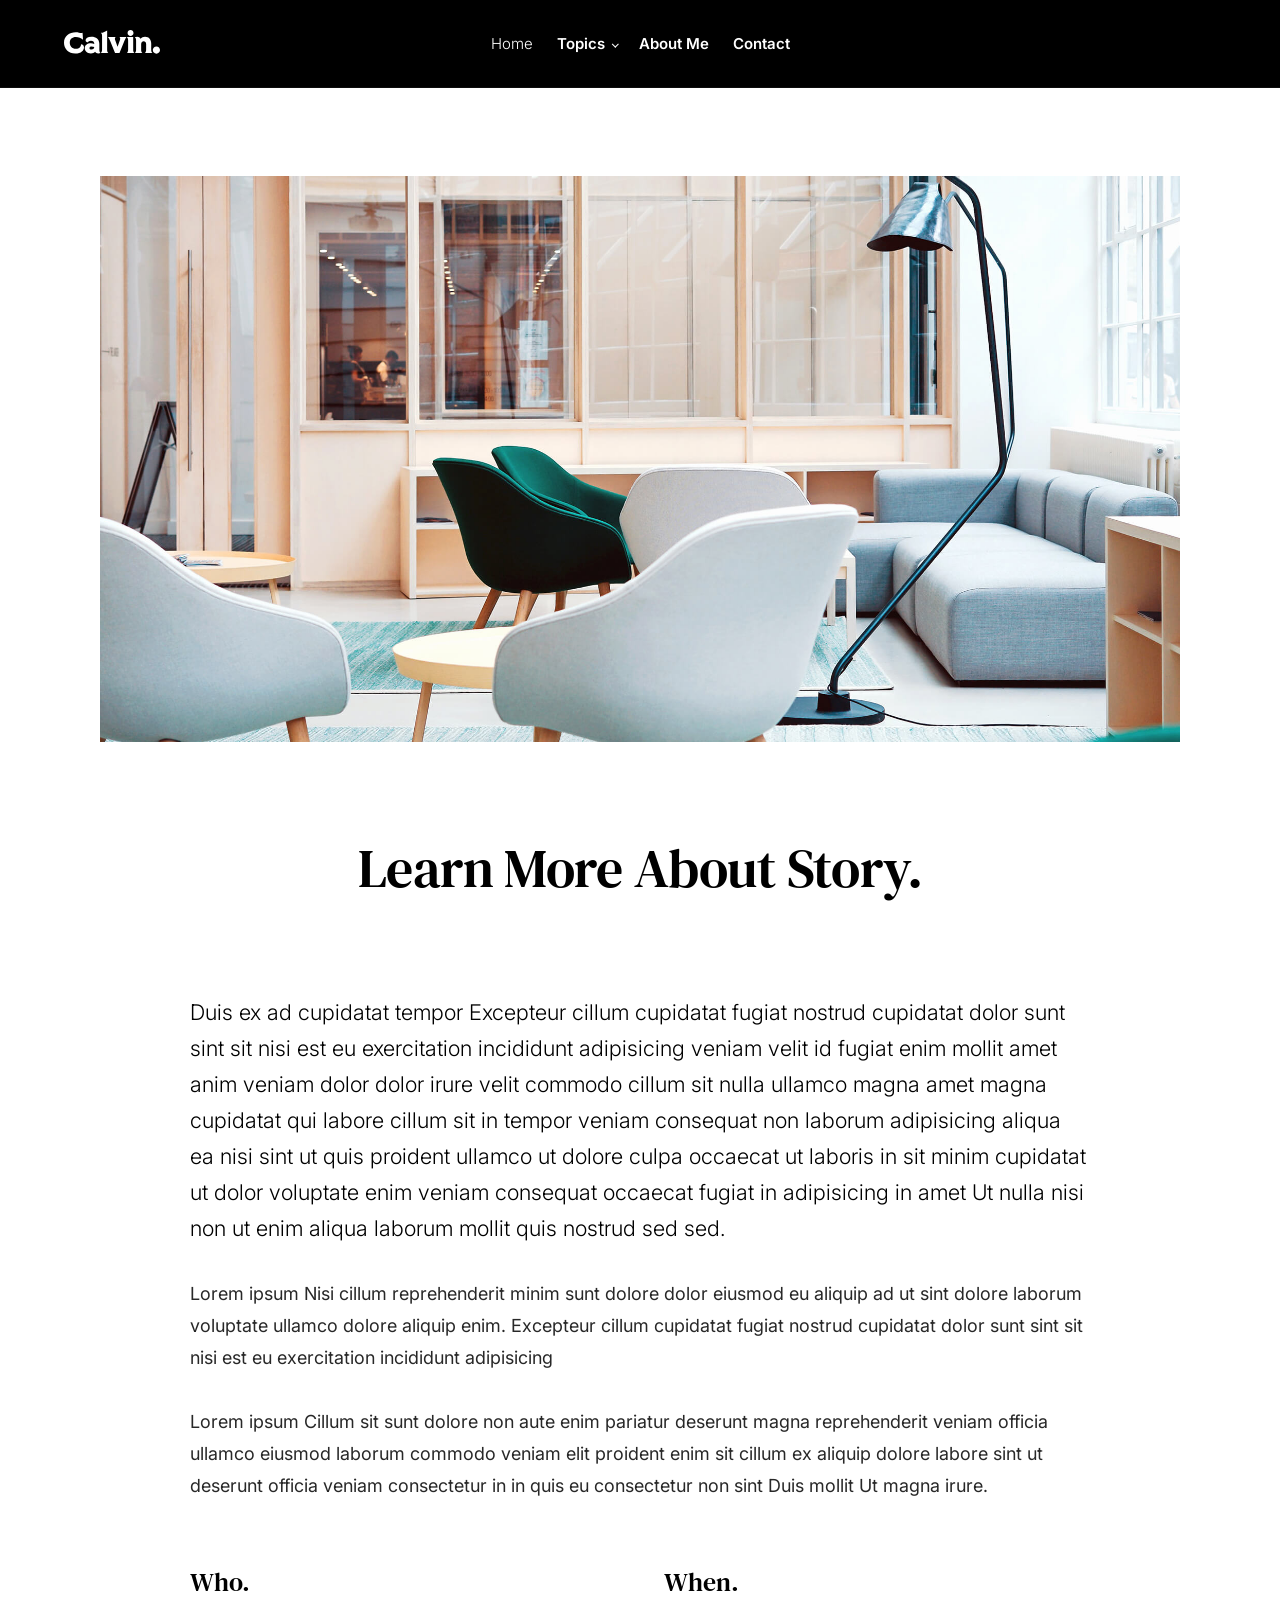
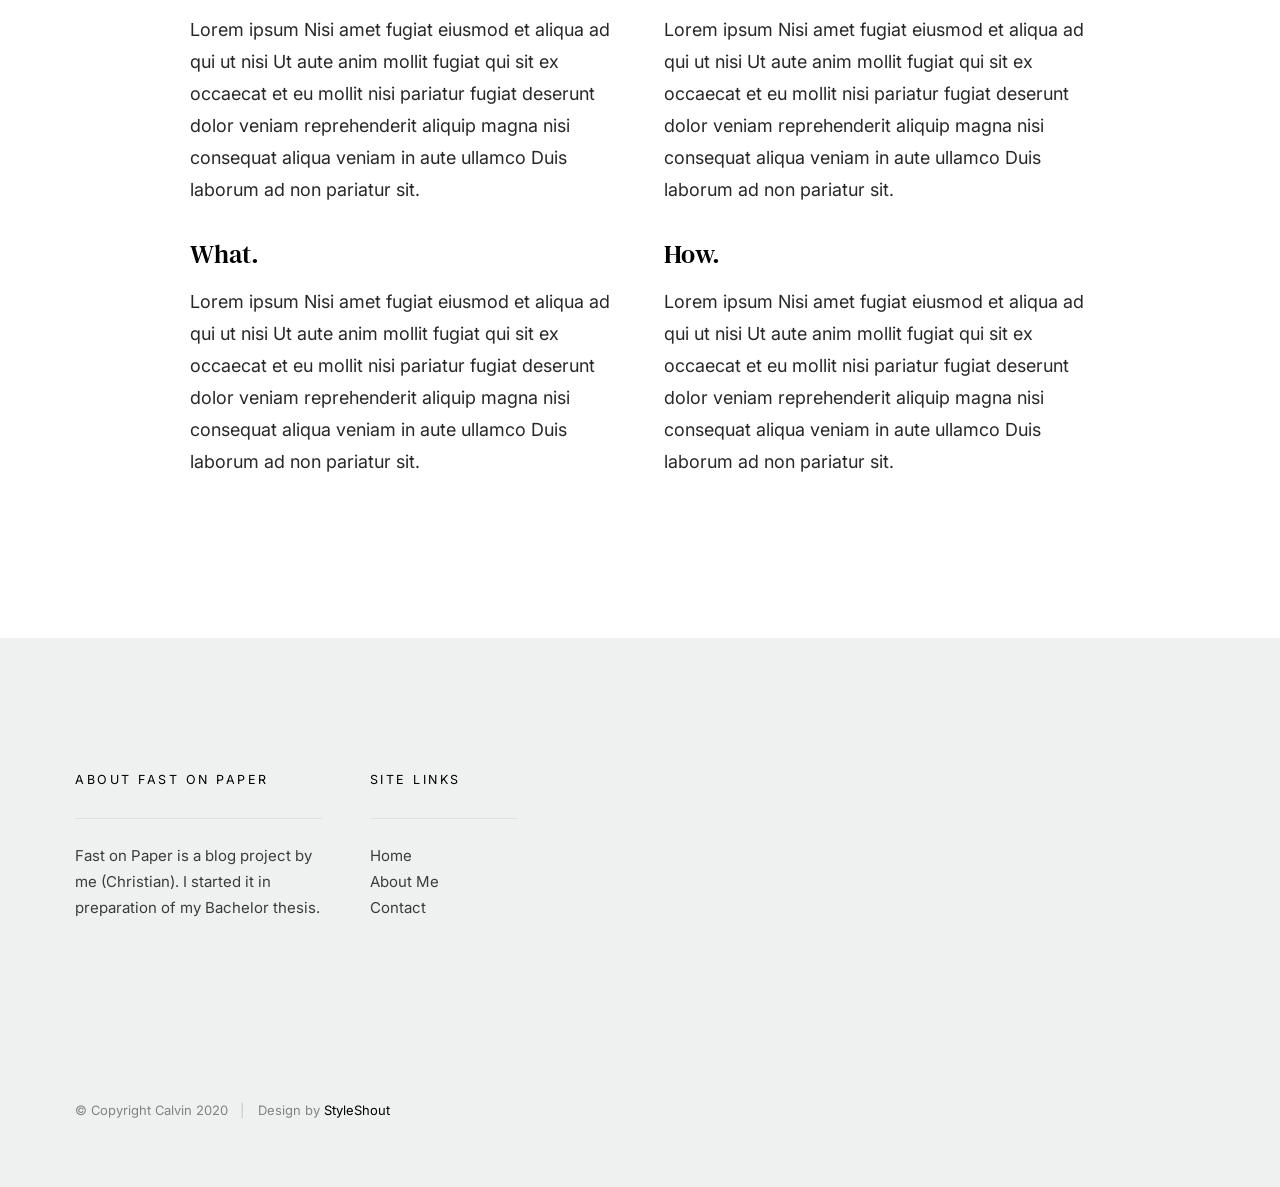
==== commit 12c303a3: "changed categories and hero section" ====
--- a/about.html
+++ b/about.html
@@ -63,11 +63,9 @@
                     <li class="has-children">
                         <a href="#0" title="">Topics</a>
                         <ul class="sub-menu">
-                            <li><a href="category.html">Physiology</a></li>
-                            <li><a href="category.html">Psychology</a></li>
-                            <li><a href="category.html">Endurance Training</a></li>
-                            <li><a href="category.html">Strength Training</a></li>
-                            <li><a href="category.html">Thesis Writing</a></li>
+                            <li><a href="category.html">Lernmodelle</a></li>
+                            <li><a href="category.html">Neurphysiologie</a></li>
+                            <li><a href="category.html">Vorträge</a></li>
                         </ul>
                     </li>
                     <li><a href="about.html" title="">About Me</a></li>
--- a/css/styles.css
+++ b/css/styles.css
@@ -3426,9 +3426,9 @@
  *
  * ------------------------------------------------------------------- */
 .s-header {
-    --header-height: 8.8rem;
-    --logo-width: 96px;
-    --logo-height: 24px;
+    --header-height: 8.8rem; /*preset value was 8.8rem*/
+    --logo-width: 144px; /*preset value was 96px*/
+    --logo-height: 24px; /*preset value was 96px*/
     z-index: 100;
     background-color: rgba(0, 0, 0, 0.1);
     width: 100%;
@@ -5059,6 +5059,7 @@
 .comments-wrap {
     padding-bottom: var(--vspace-4);
     background-color: white;
+    display: none;
 }
 
 .comments-wrap h3 {
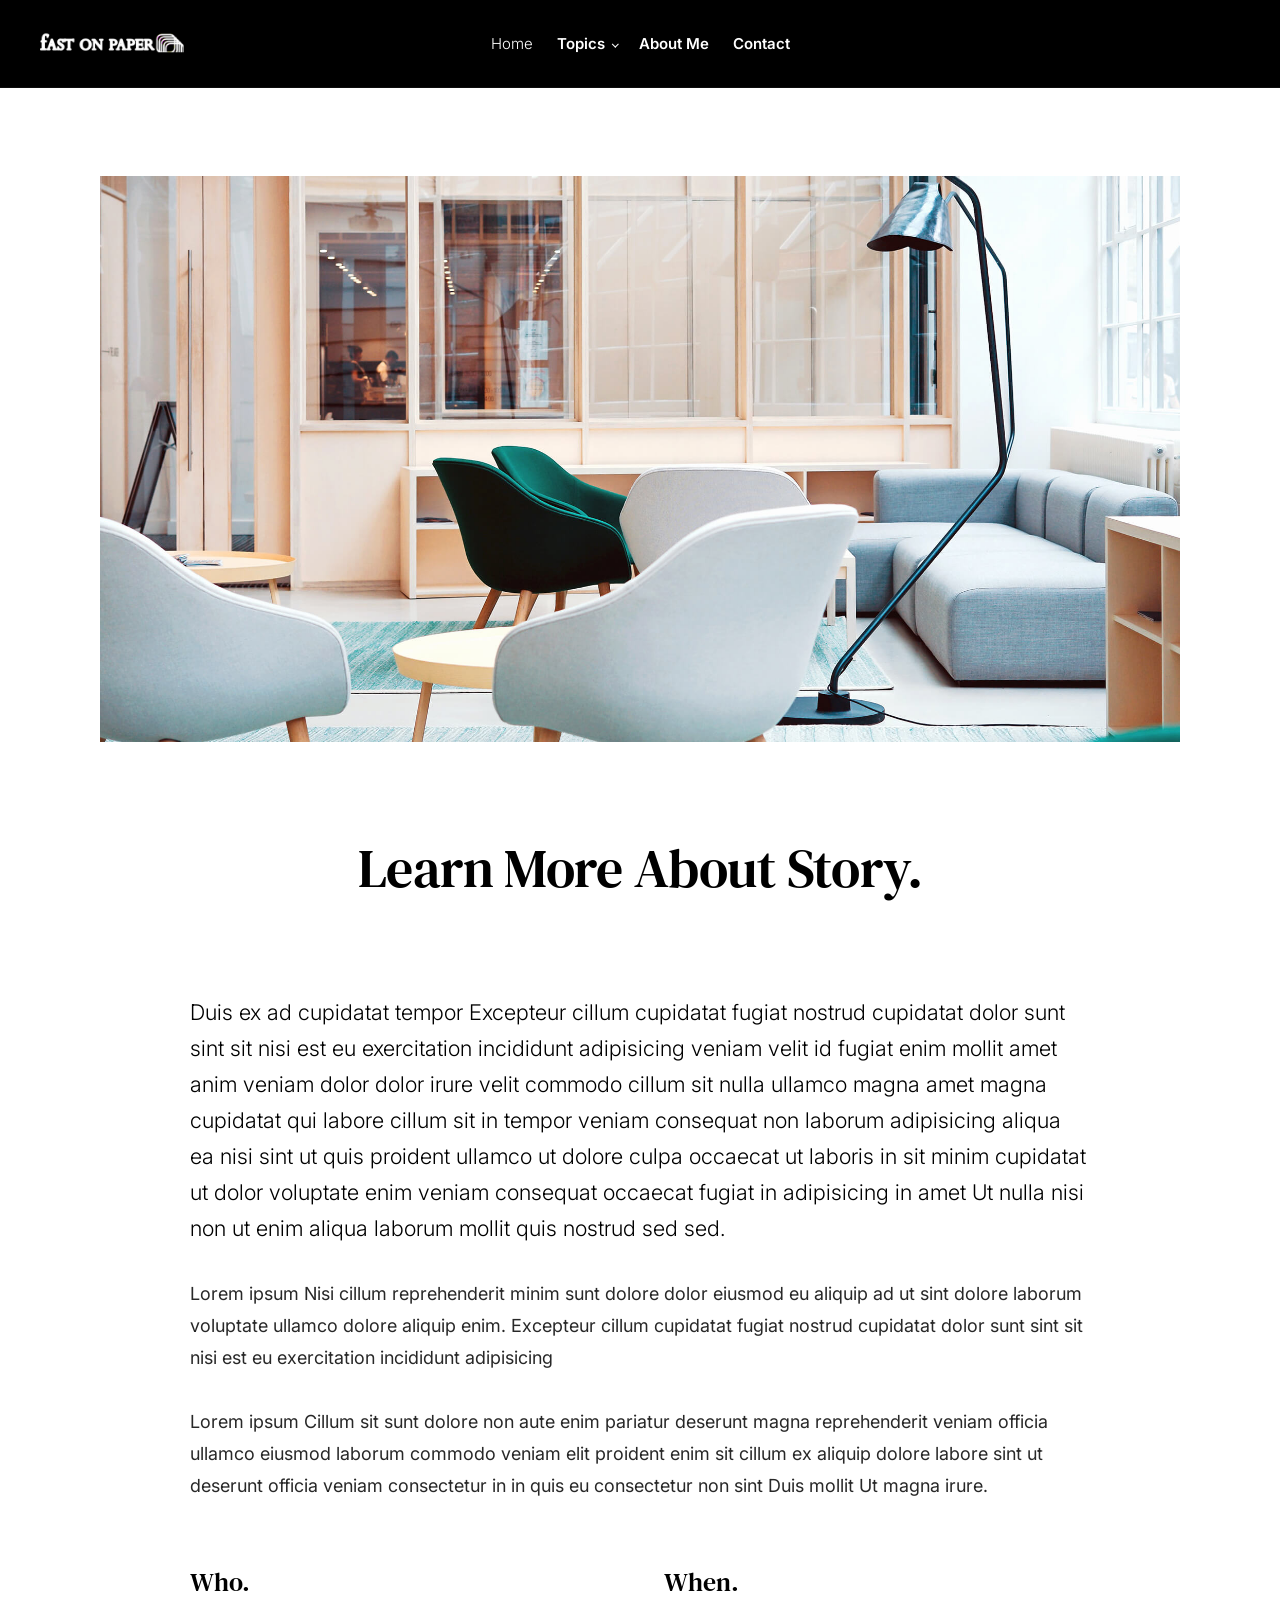
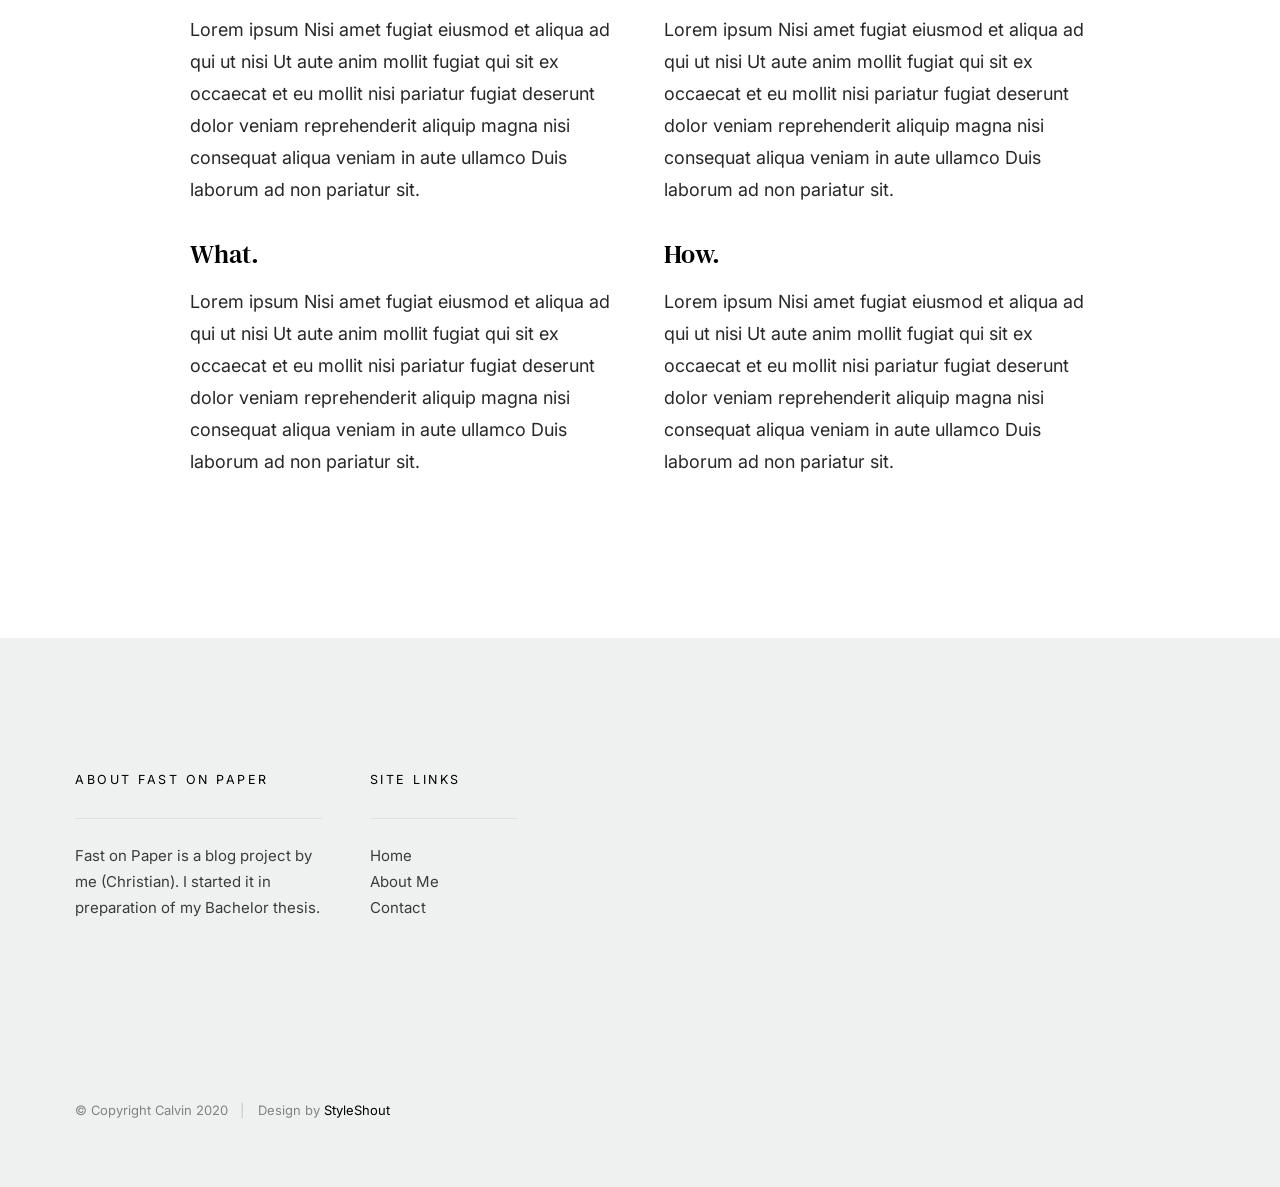
==== commit 4785aa8c: "updated logo on all subsites" ====
--- a/about.html
+++ b/about.html
@@ -48,7 +48,7 @@
 
         <div class="s-header__logo">
             <a class="logo" href="index.html">
-                <img src="images/logo.svg" alt="Homepage">
+                <img src="images/fop_logo.svg" alt="Homepage">
             </a>
         </div>
 
@@ -63,9 +63,9 @@
                     <li class="has-children">
                         <a href="#0" title="">Topics</a>
                         <ul class="sub-menu">
+                            <li><a href="category.html">Training</a></li>
                             <li><a href="category.html">Lernmodelle</a></li>
-                            <li><a href="category.html">Neurphysiologie</a></li>
-                            <li><a href="category.html">Vorträge</a></li>
+                            <li><a href="category.html">Neurophysiologie</a></li>  
                         </ul>
                     </li>
                     <li><a href="about.html" title="">About Me</a></li>
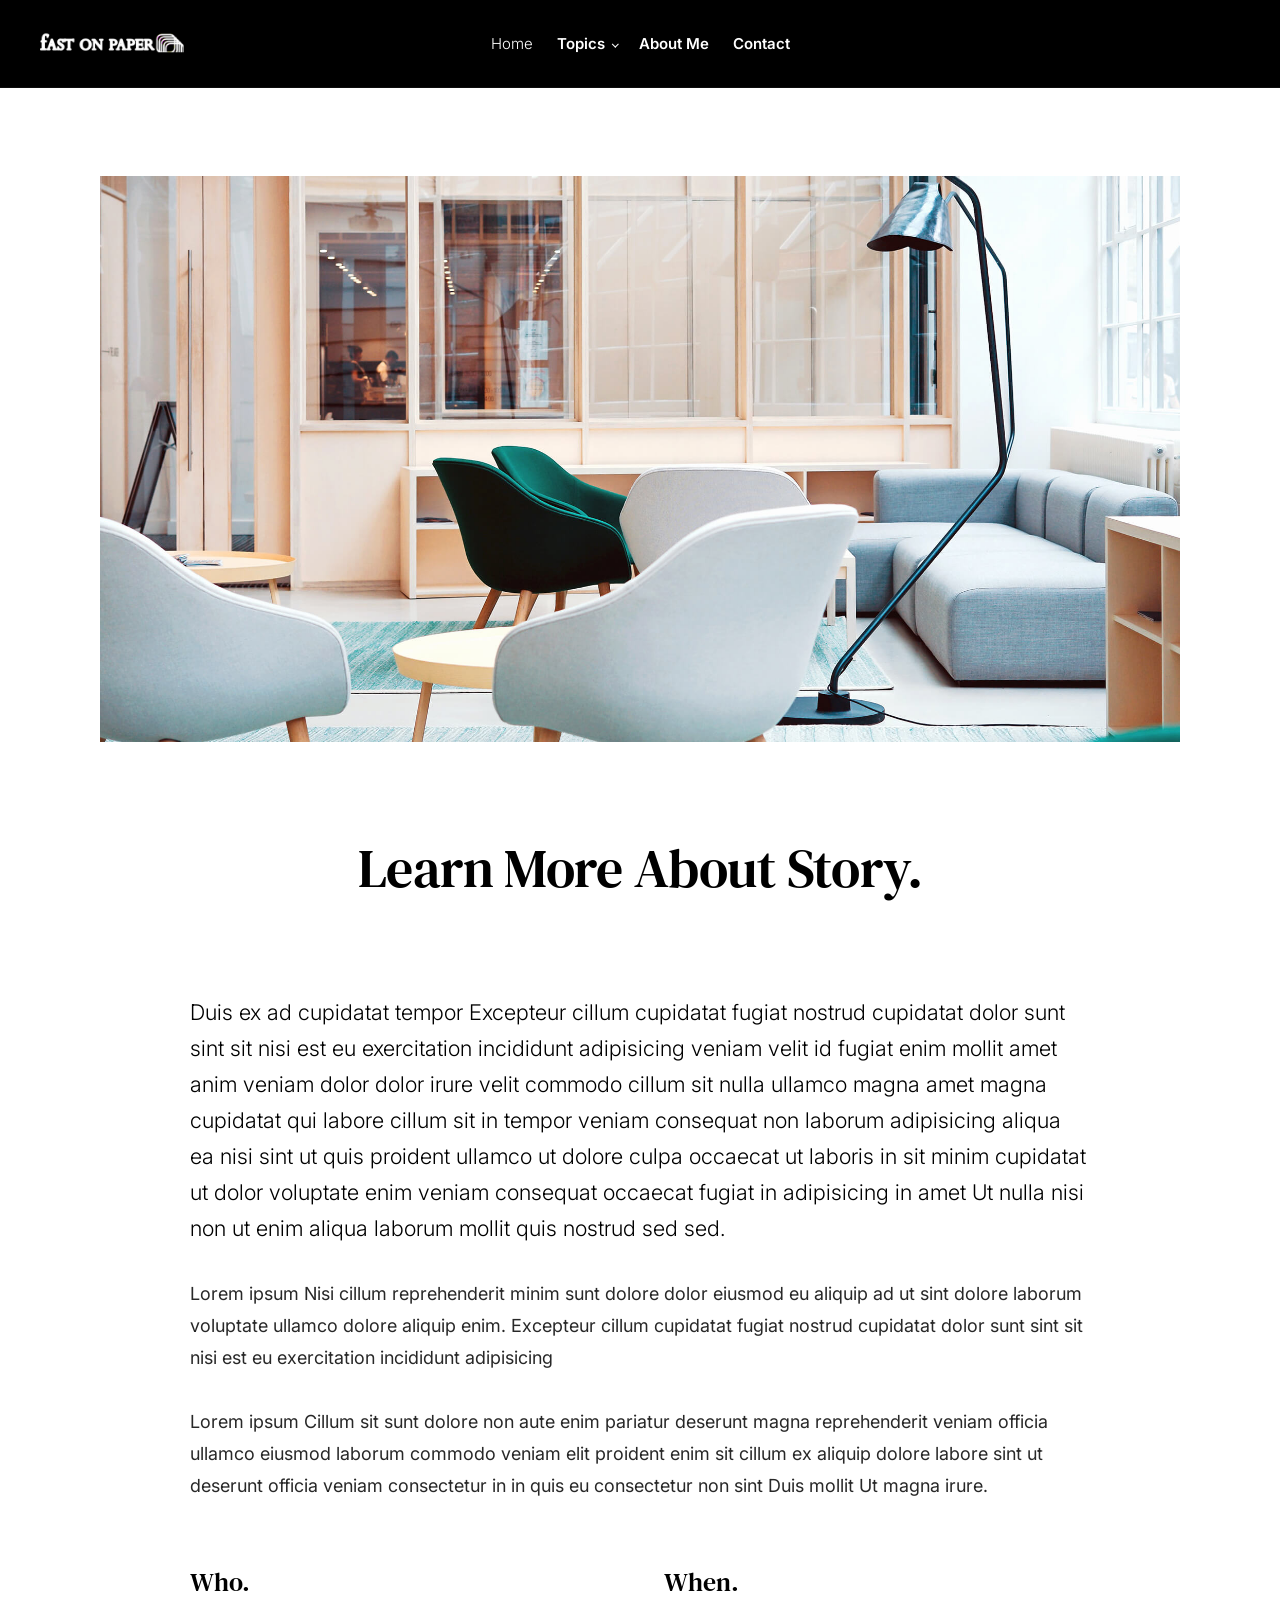
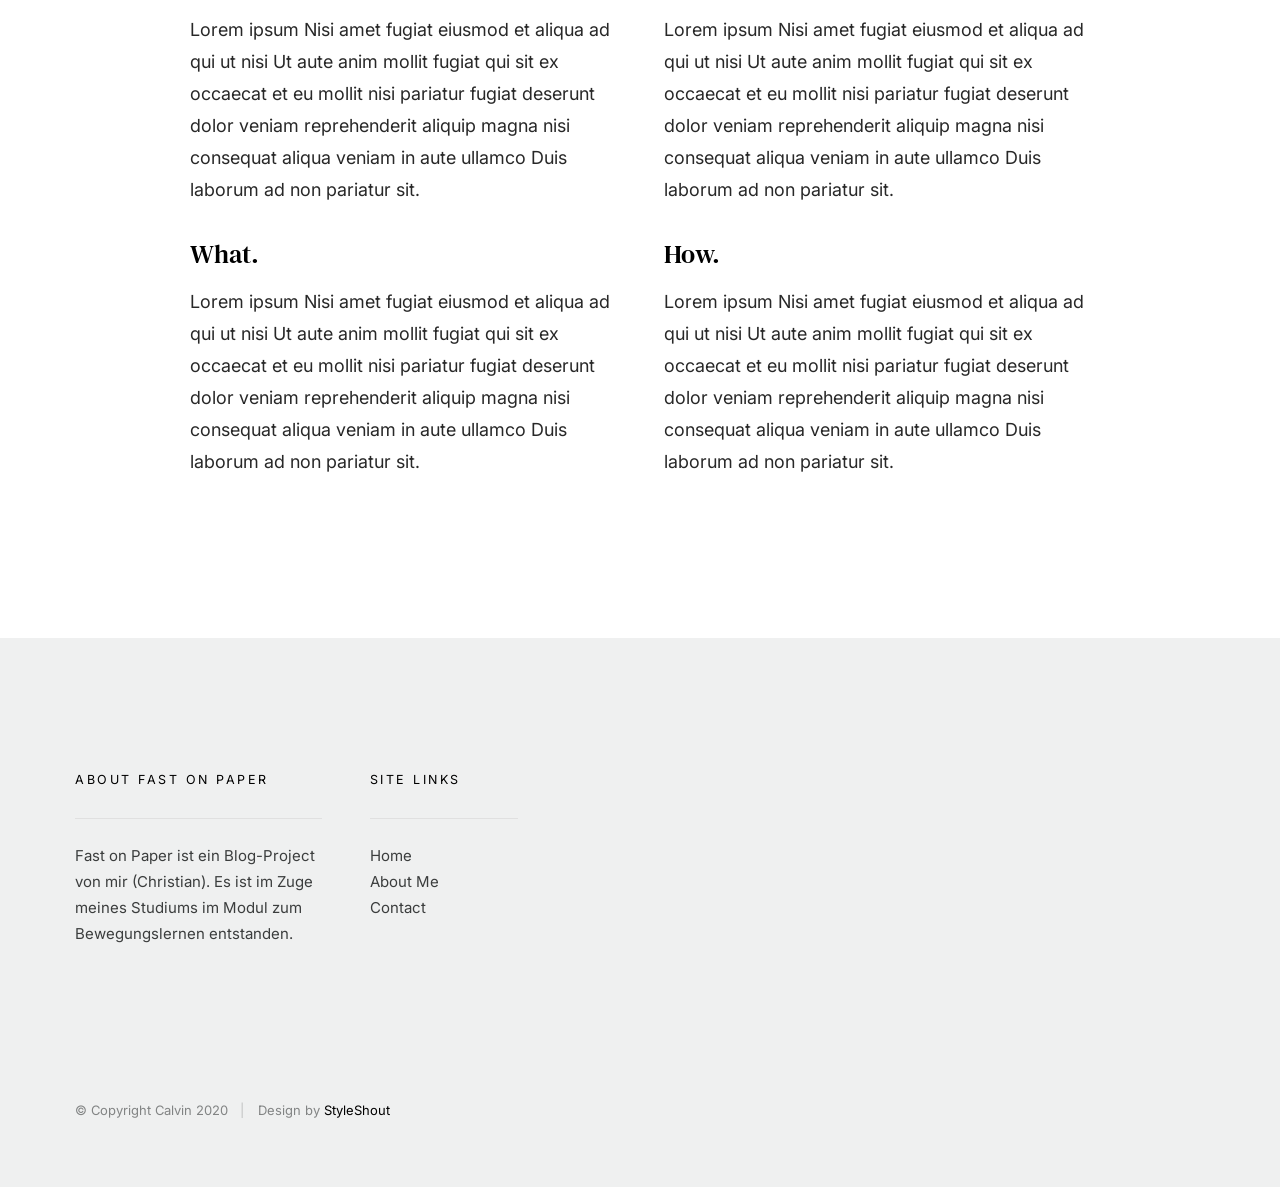
==== commit 33ca7b51: "changed footer and added linkage for related and interesting" ====
--- a/about.html
+++ b/about.html
@@ -217,7 +217,7 @@
                     <h5>About Fast on Paper</h5>
 
                     <p>
-                    Fast on Paper is a blog project by me (Christian). I started it in preparation of my Bachelor thesis.  
+                    Fast on Paper ist ein Blog-Project von mir (Christian). Es ist im Zuge meines Studiums im Modul zum Bewegungslernen entstanden.  
                     </p>
 
                 </div> <!-- end s-footer__info -->
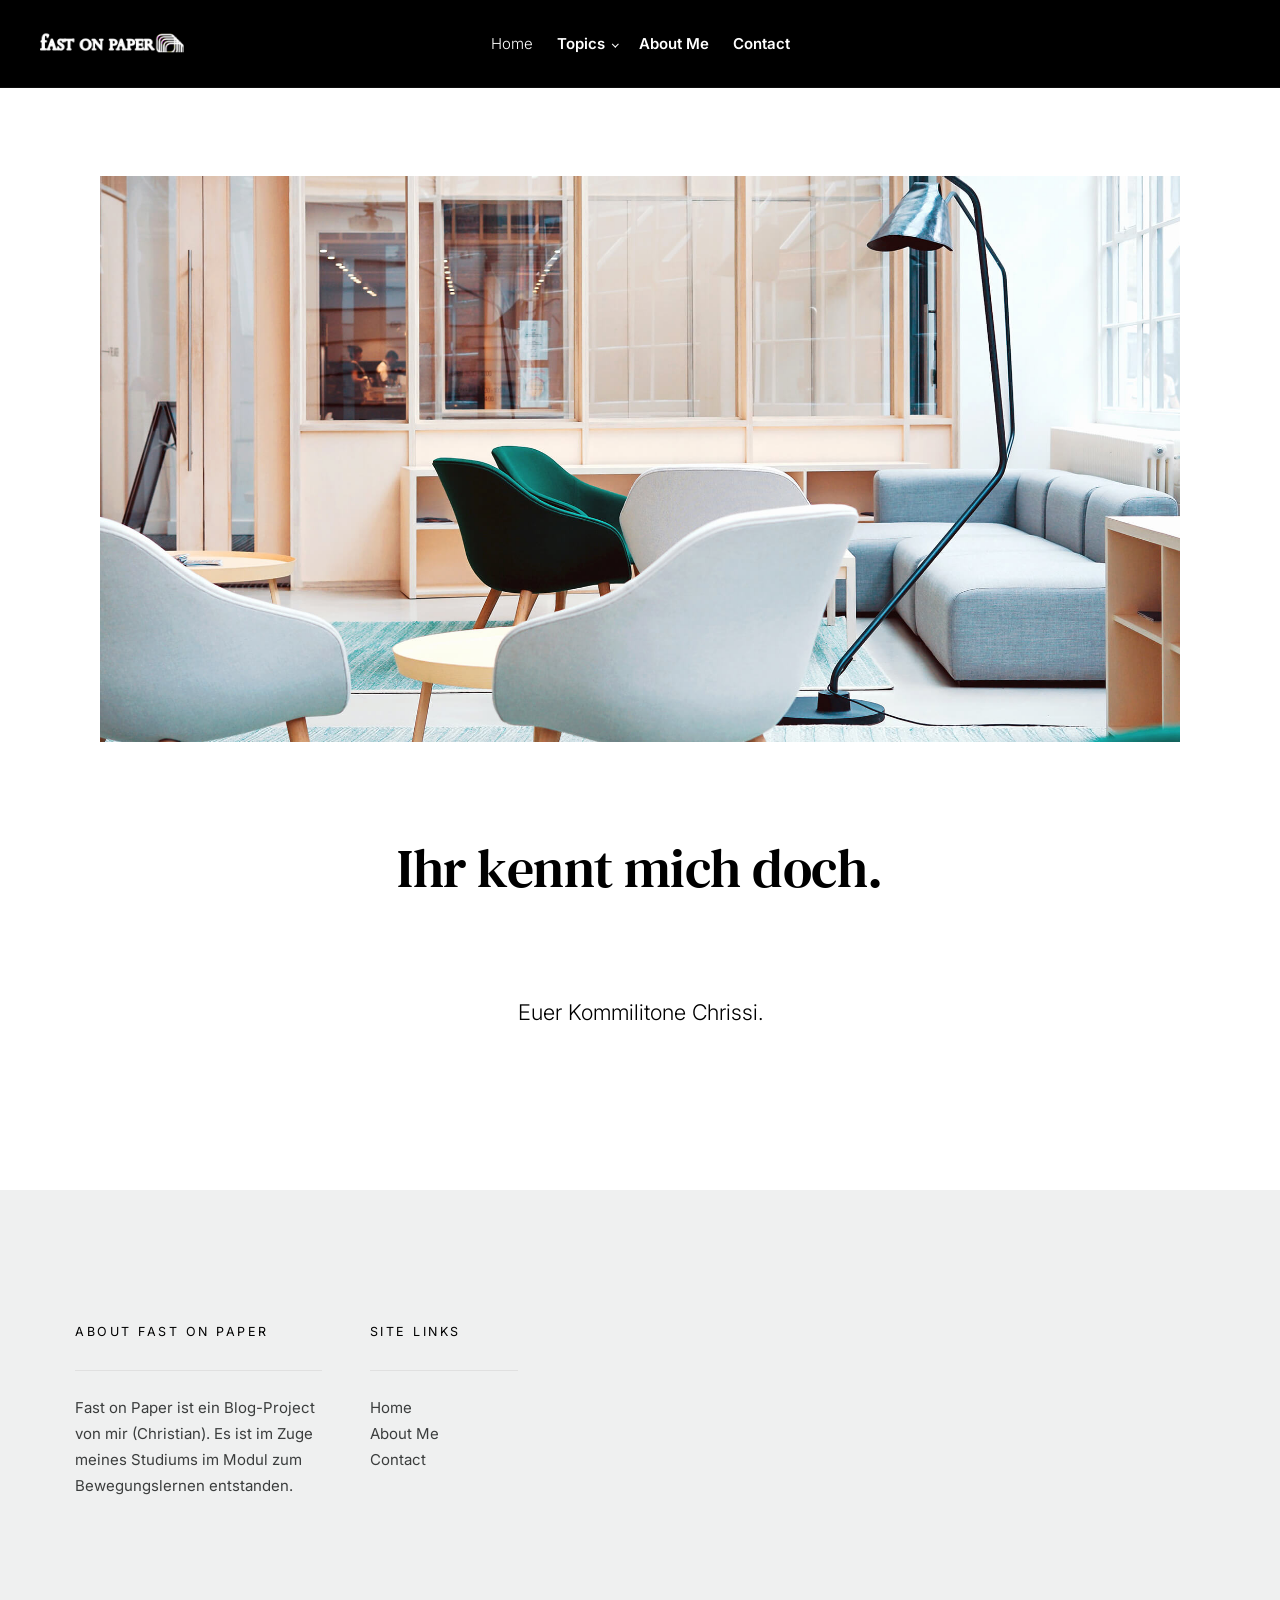
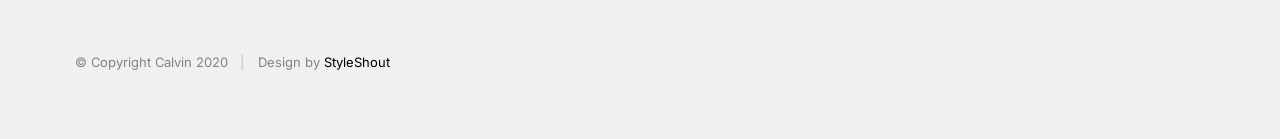
==== commit 178c534d: "placeholder about me" ====
--- a/about.html
+++ b/about.html
@@ -125,7 +125,7 @@
                     </div> <!-- end s-content__media -->
 
                     <div class="s-content__entry-header">
-                        <h1 class="s-content__title">Learn More About Story.</h1>
+                        <h1 class="s-content__title">Ihr kennt mich doch.</h1>
                     </div> <!-- end s-content__entry-header -->
 
                     <div class="s-content__primary">
@@ -133,66 +133,10 @@
                         <div class="s-content__page-content">
 
                             <p class="lead">
-                            Duis ex ad cupidatat tempor Excepteur cillum cupidatat fugiat nostrud cupidatat dolor sunt sint sit nisi est eu 
-                            exercitation incididunt adipisicing veniam velit id fugiat enim mollit amet anim veniam dolor dolor irure velit 
-                            commodo cillum sit nulla ullamco magna amet magna cupidatat qui labore cillum sit in tempor veniam consequat non 
-                            laborum adipisicing aliqua ea nisi sint ut quis proident ullamco ut dolore culpa occaecat ut laboris in sit minim 
-                            cupidatat ut dolor voluptate enim veniam consequat occaecat fugiat in adipisicing in amet Ut nulla nisi non ut 
-                            enim aliqua laborum mollit quis nostrud sed sed.
+                            Euer Kommilitone Chrissi. 
                             </p>
                             
-                            <p>
-                            Lorem ipsum Nisi cillum reprehenderit minim sunt dolore dolor eiusmod eu aliquip ad ut sint dolore laborum 
-                            voluptate ullamco dolore aliquip enim. Excepteur cillum cupidatat fugiat nostrud cupidatat dolor sunt sint sit 
-                            nisi est eu exercitation incididunt adipisicing
-                            </p> 
-
-                            <p>
-                            Lorem ipsum Cillum sit sunt dolore non aute enim pariatur deserunt magna reprehenderit veniam officia ullamco 
-                            eiusmod laborum commodo veniam elit proident enim sit cillum ex aliquip dolore labore sint ut deserunt officia 
-                            veniam consectetur in in quis eu consectetur non sint Duis mollit Ut magna irure.
-                            </p>
-
-                            <br>
-
-                            <div class="row block-large-1-2 block-tab-full s-content__blocks">
-                                <div class="column">
-                                    <h4>Who.</h4>
-                                    <p>
-                                    Lorem ipsum Nisi amet fugiat eiusmod et aliqua ad qui ut nisi Ut aute anim mollit fugiat qui sit ex 
-                                    occaecat et eu mollit nisi pariatur fugiat deserunt dolor veniam reprehenderit aliquip magna nisi 
-                                    consequat aliqua veniam in aute ullamco Duis laborum ad non pariatur sit.
-                                    </p>
-                                </div>
-
-                                <div class="column">
-                                    <h4>When.</h4>
-                                    <p>
-                                    Lorem ipsum Nisi amet fugiat eiusmod et aliqua ad qui ut nisi Ut aute anim mollit fugiat qui sit ex 
-                                    occaecat et eu mollit nisi pariatur fugiat deserunt dolor veniam reprehenderit aliquip magna nisi 
-                                    consequat aliqua veniam in aute ullamco Duis laborum ad non pariatur sit.
-                                    </p>
-                                </div>
-
-                                <div class="column">
-                                    <h4>What.</h4>
-                                    <p>
-                                    Lorem ipsum Nisi amet fugiat eiusmod et aliqua ad qui ut nisi Ut aute anim mollit fugiat qui sit ex 
-                                    occaecat et eu mollit nisi pariatur fugiat deserunt dolor veniam reprehenderit aliquip magna nisi 
-                                    consequat aliqua veniam in aute ullamco Duis laborum ad non pariatur sit.
-                                    </p>
-                                </div>
-
-                                <div class="column">
-                                    <h4>How.</h4>
-                                    <p>
-                                    Lorem ipsum Nisi amet fugiat eiusmod et aliqua ad qui ut nisi Ut aute anim mollit fugiat qui 
-                                    sit ex occaecat et eu mollit nisi pariatur fugiat deserunt dolor veniam reprehenderit aliquip 
-                                    magna nisi consequat aliqua veniam in aute ullamco Duis laborum ad non pariatur sit.
-                                    </p>
-                                </div>
-
-                            </div>
+                           
                         </div> <!-- end s-entry__page-content -->
 
                     </div> <!-- end s-content__primary -->
